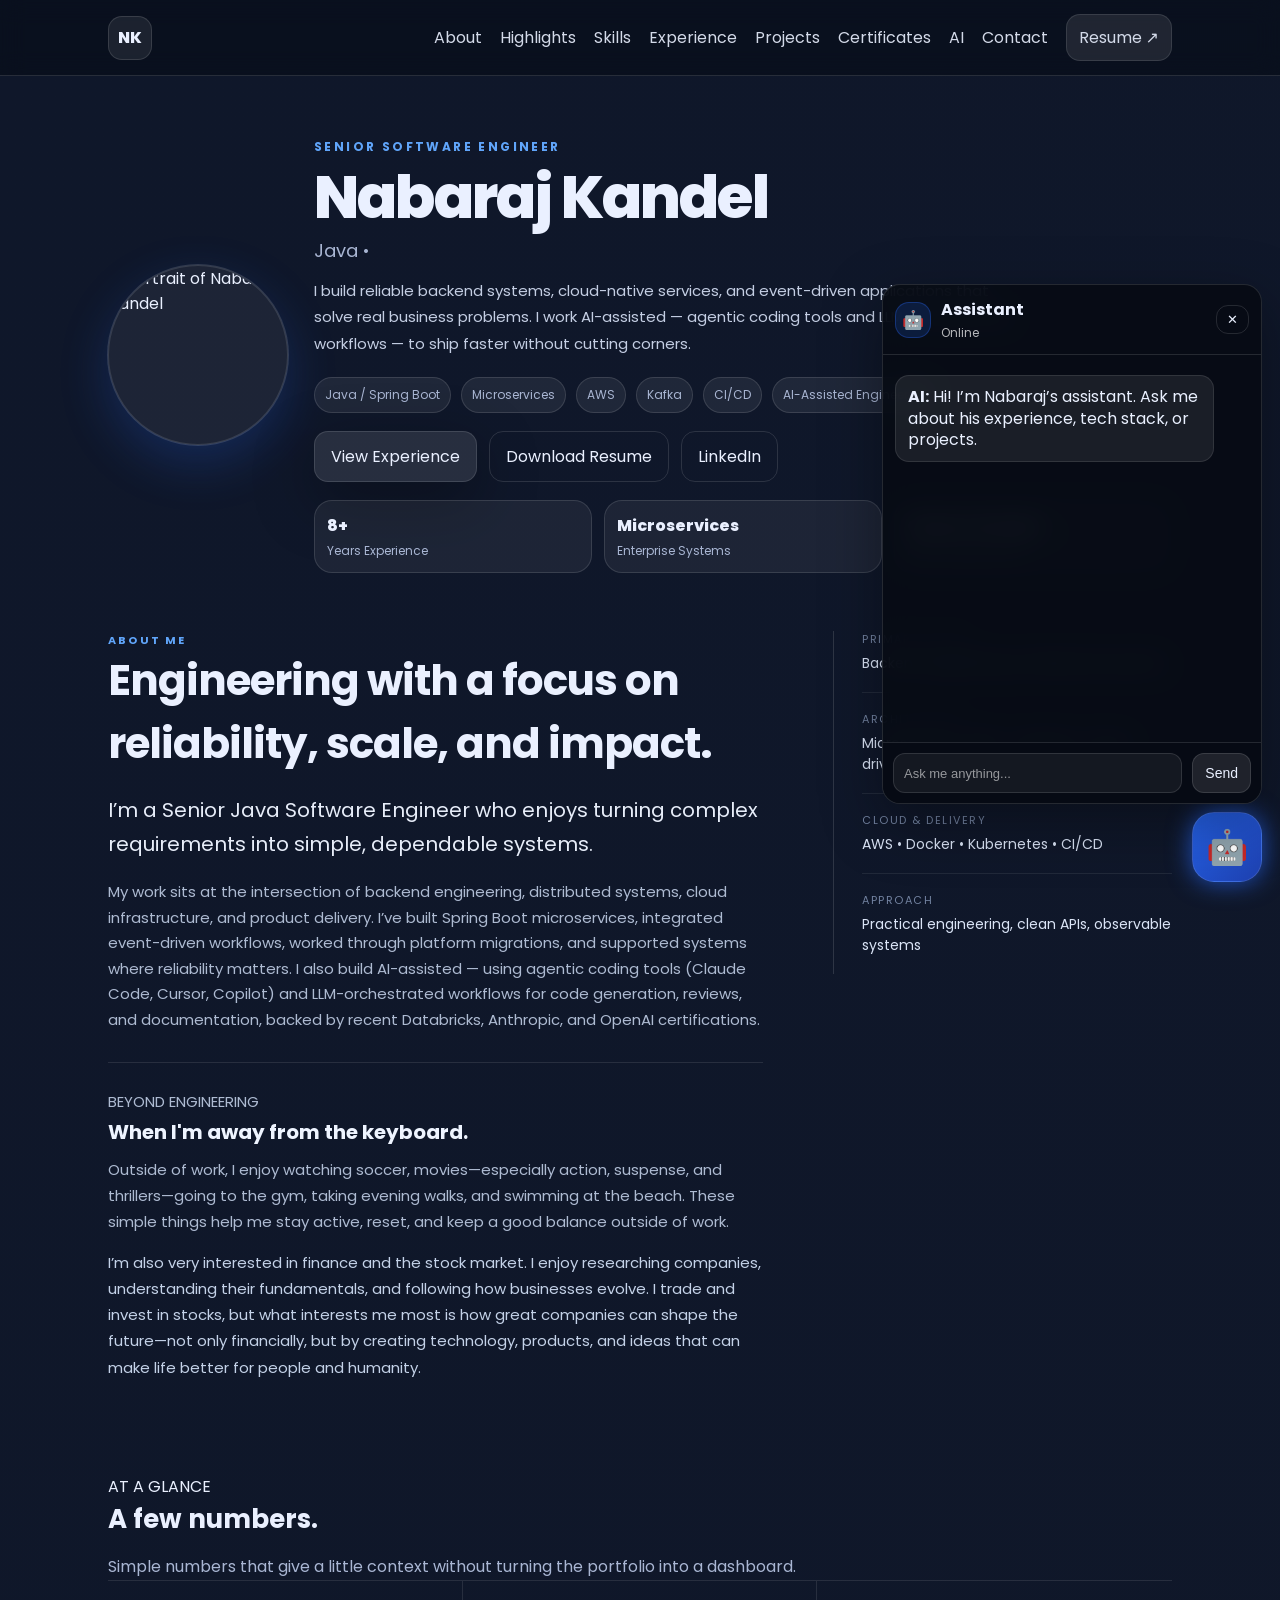
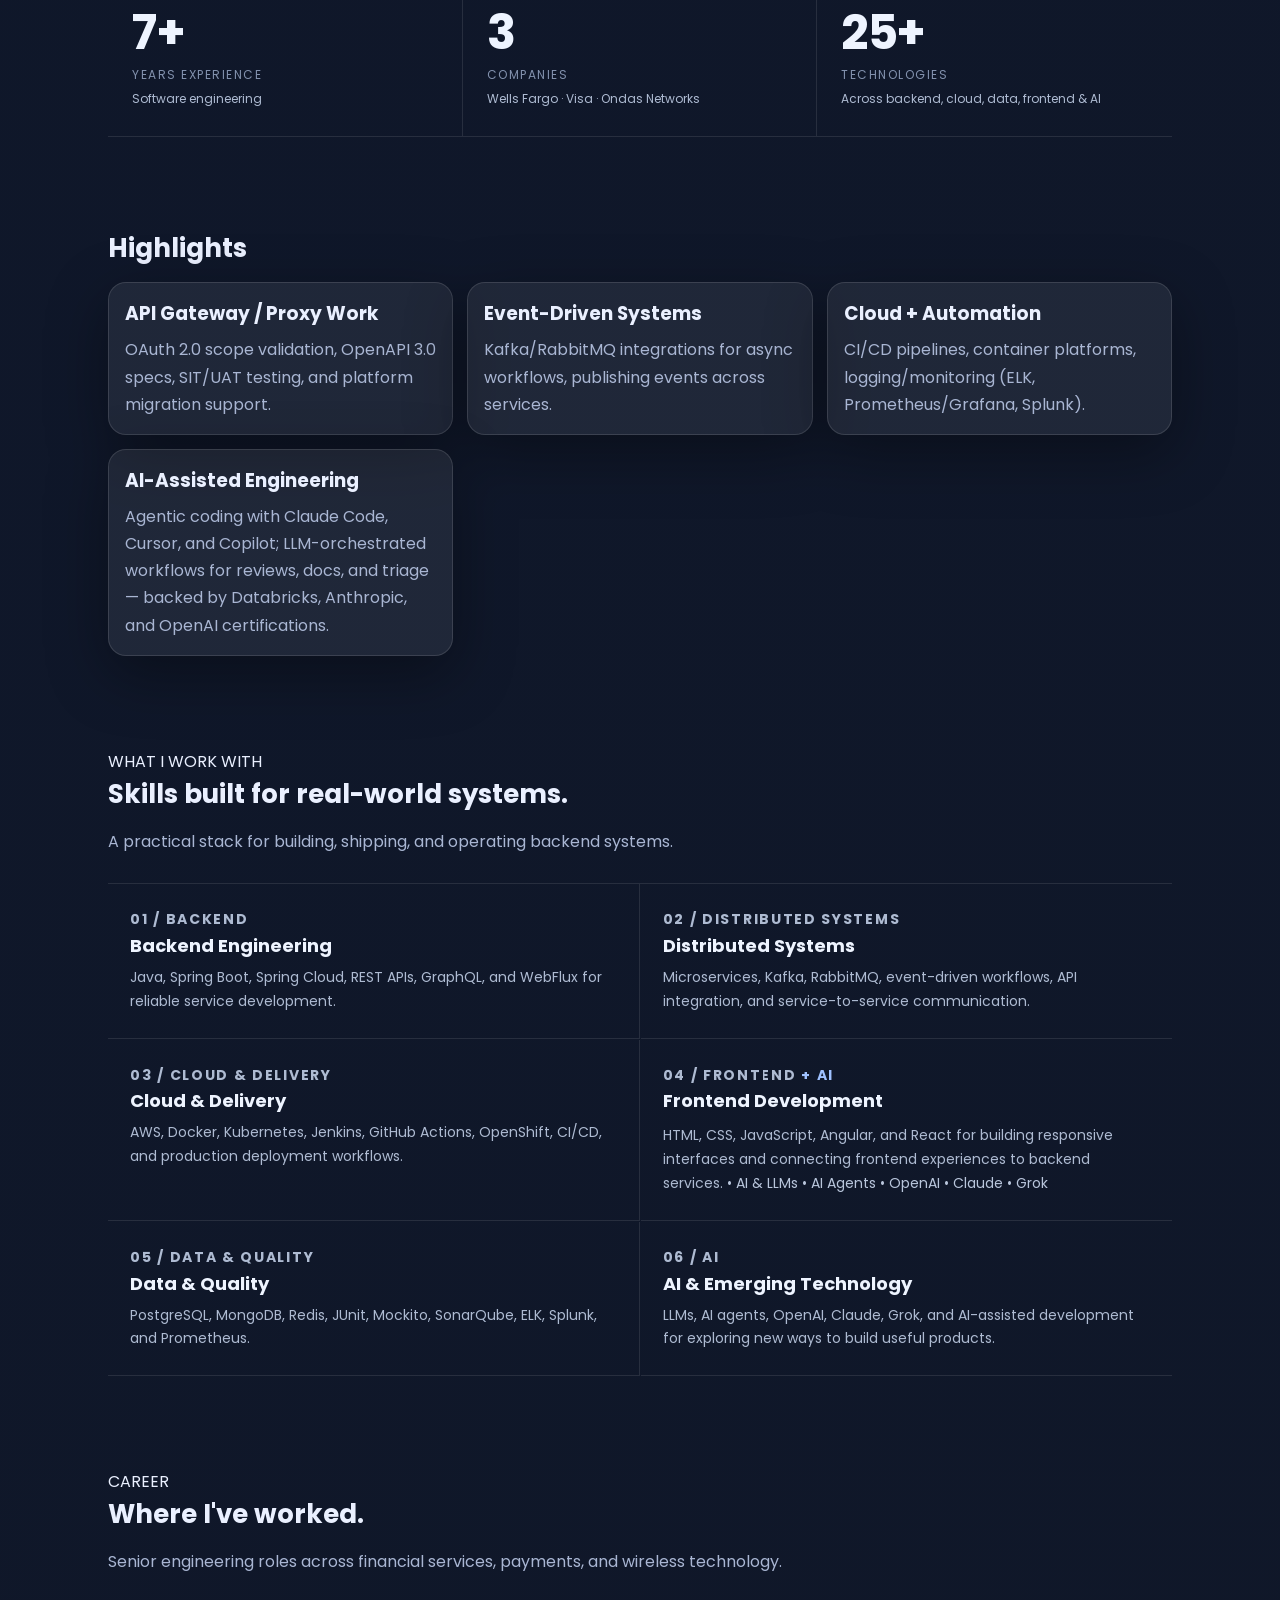
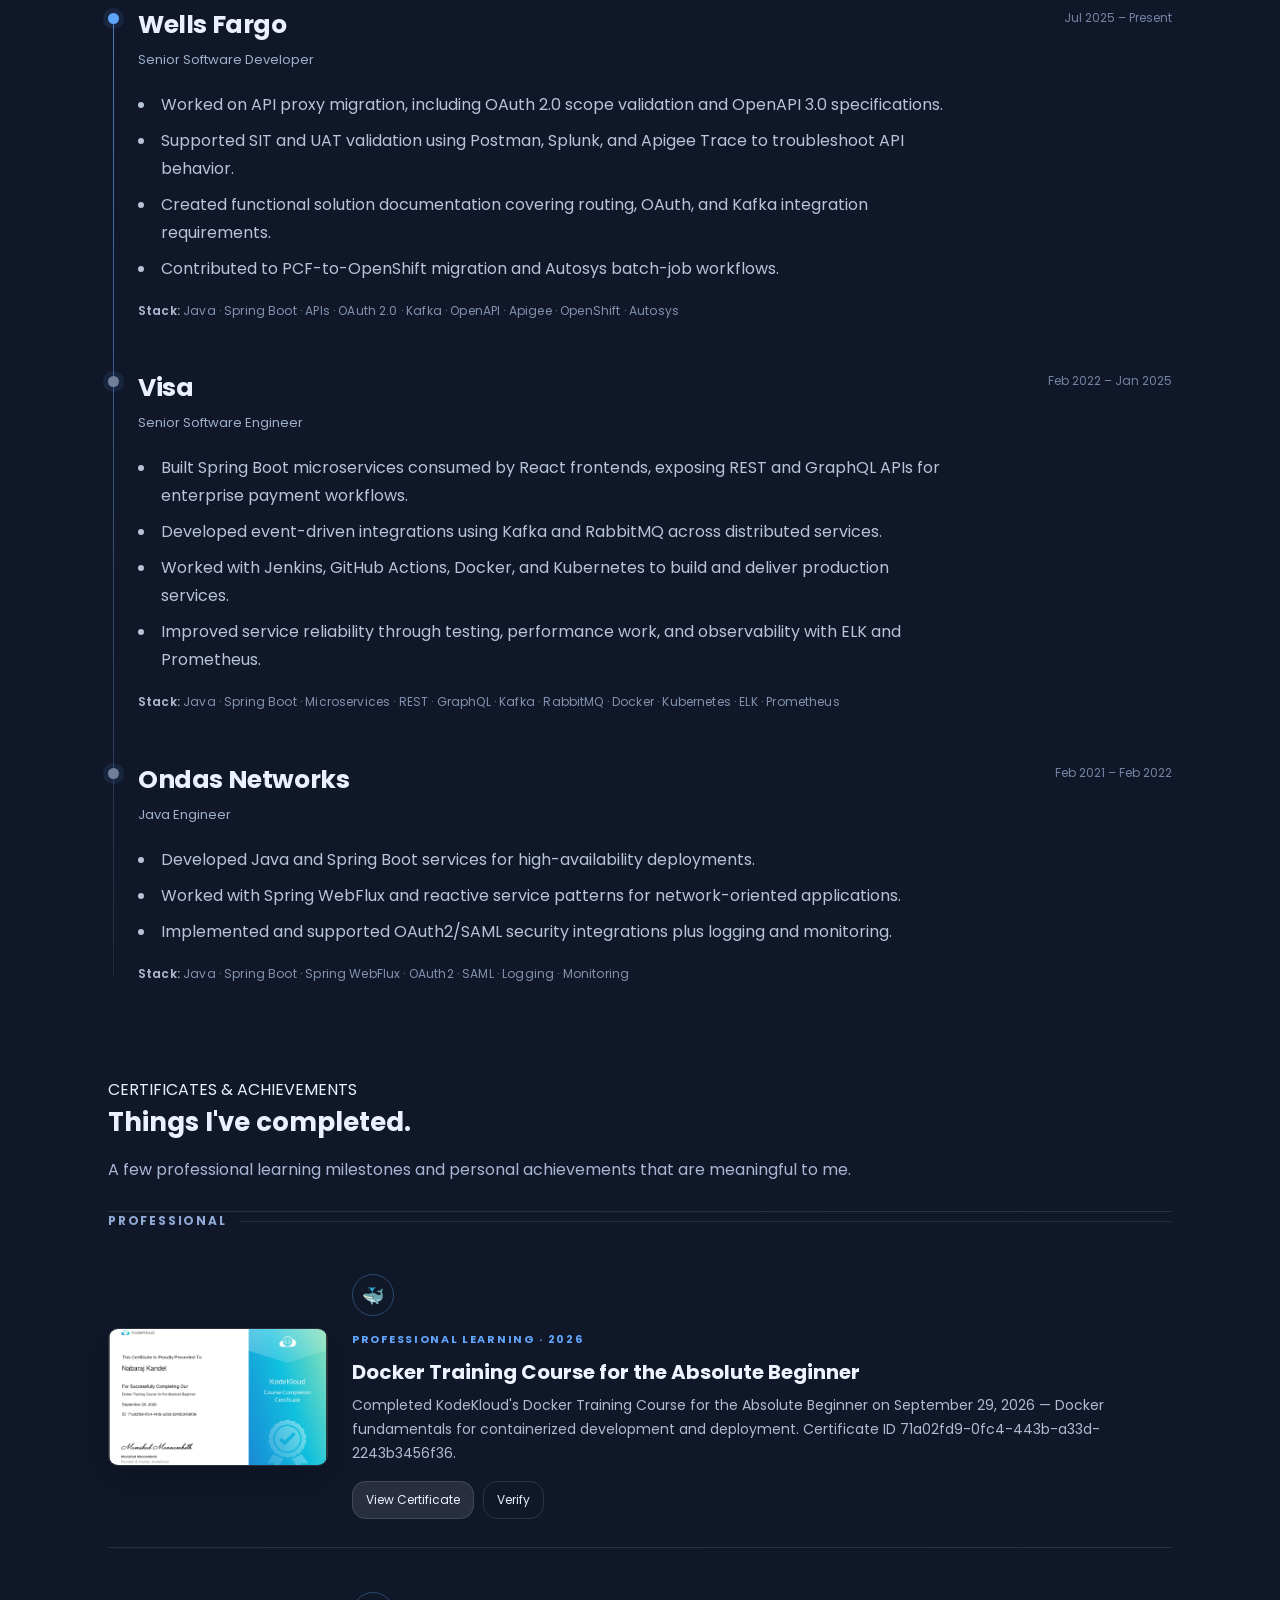
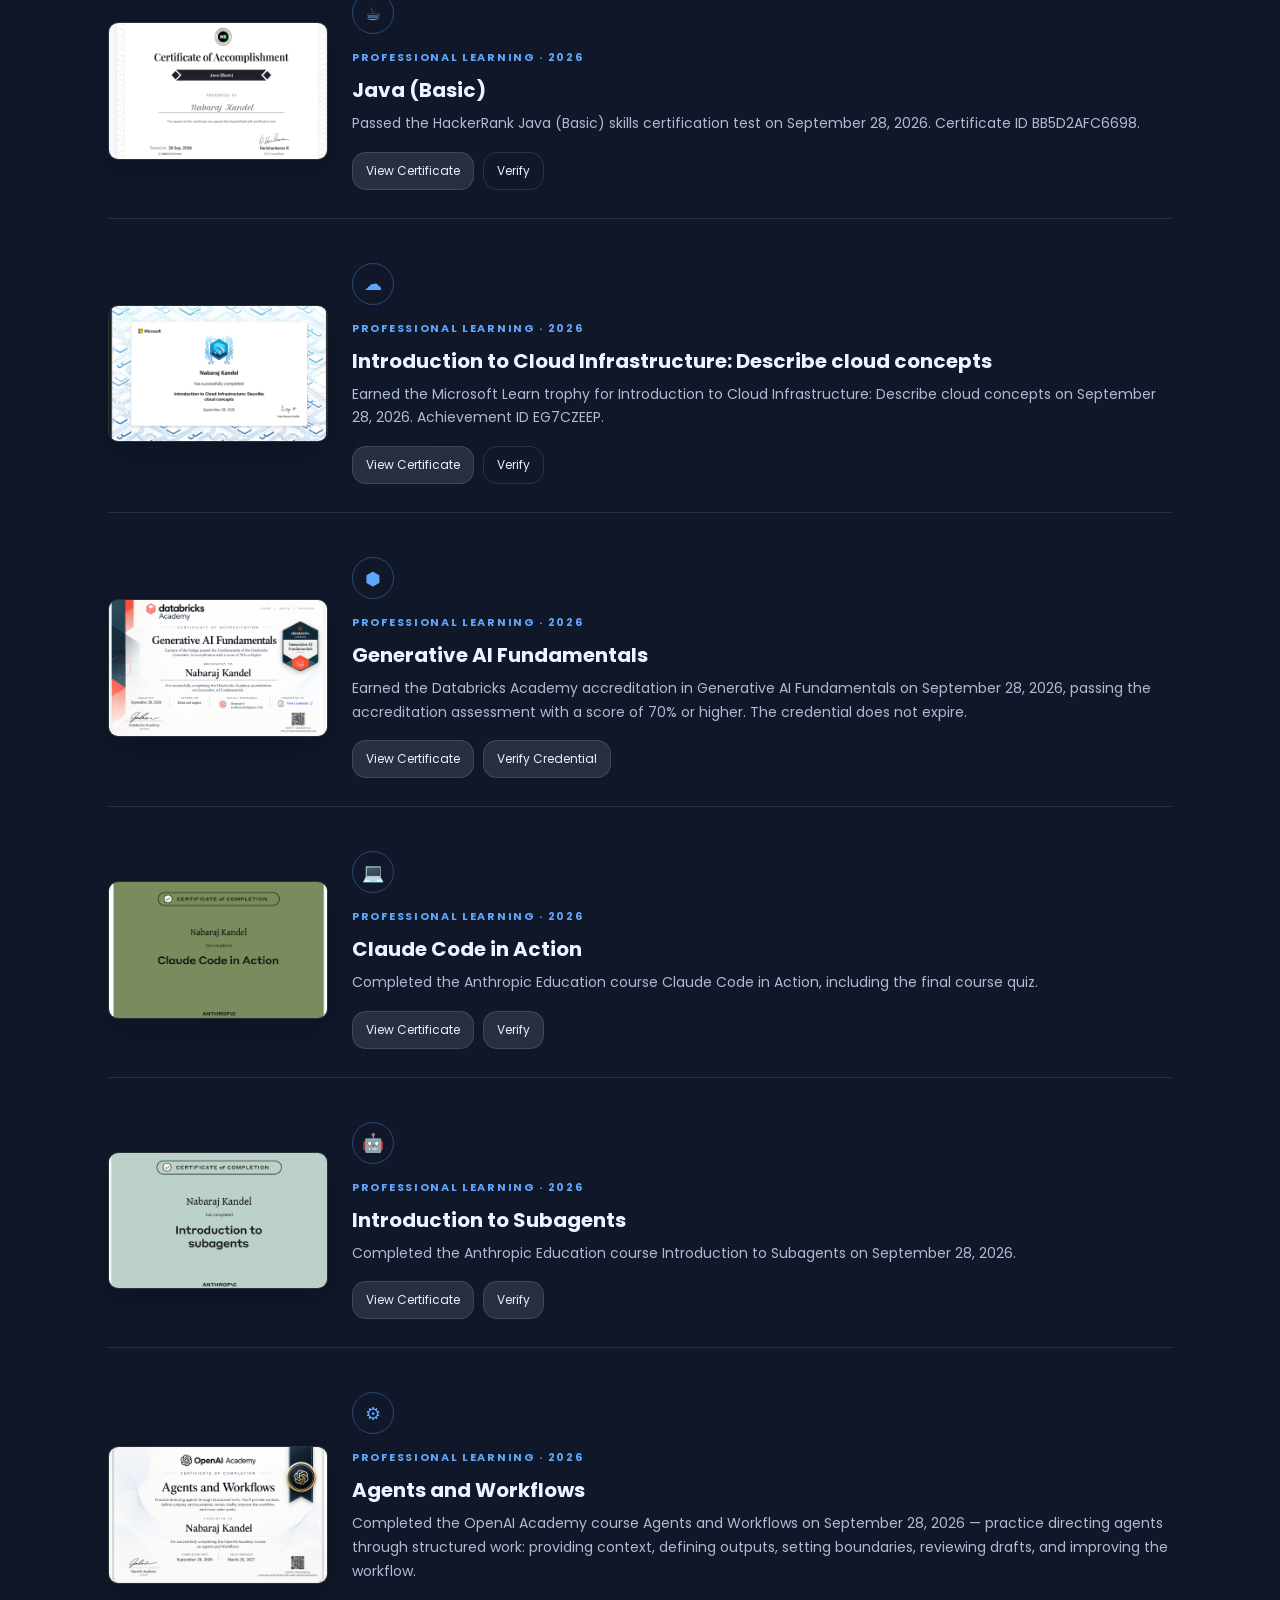
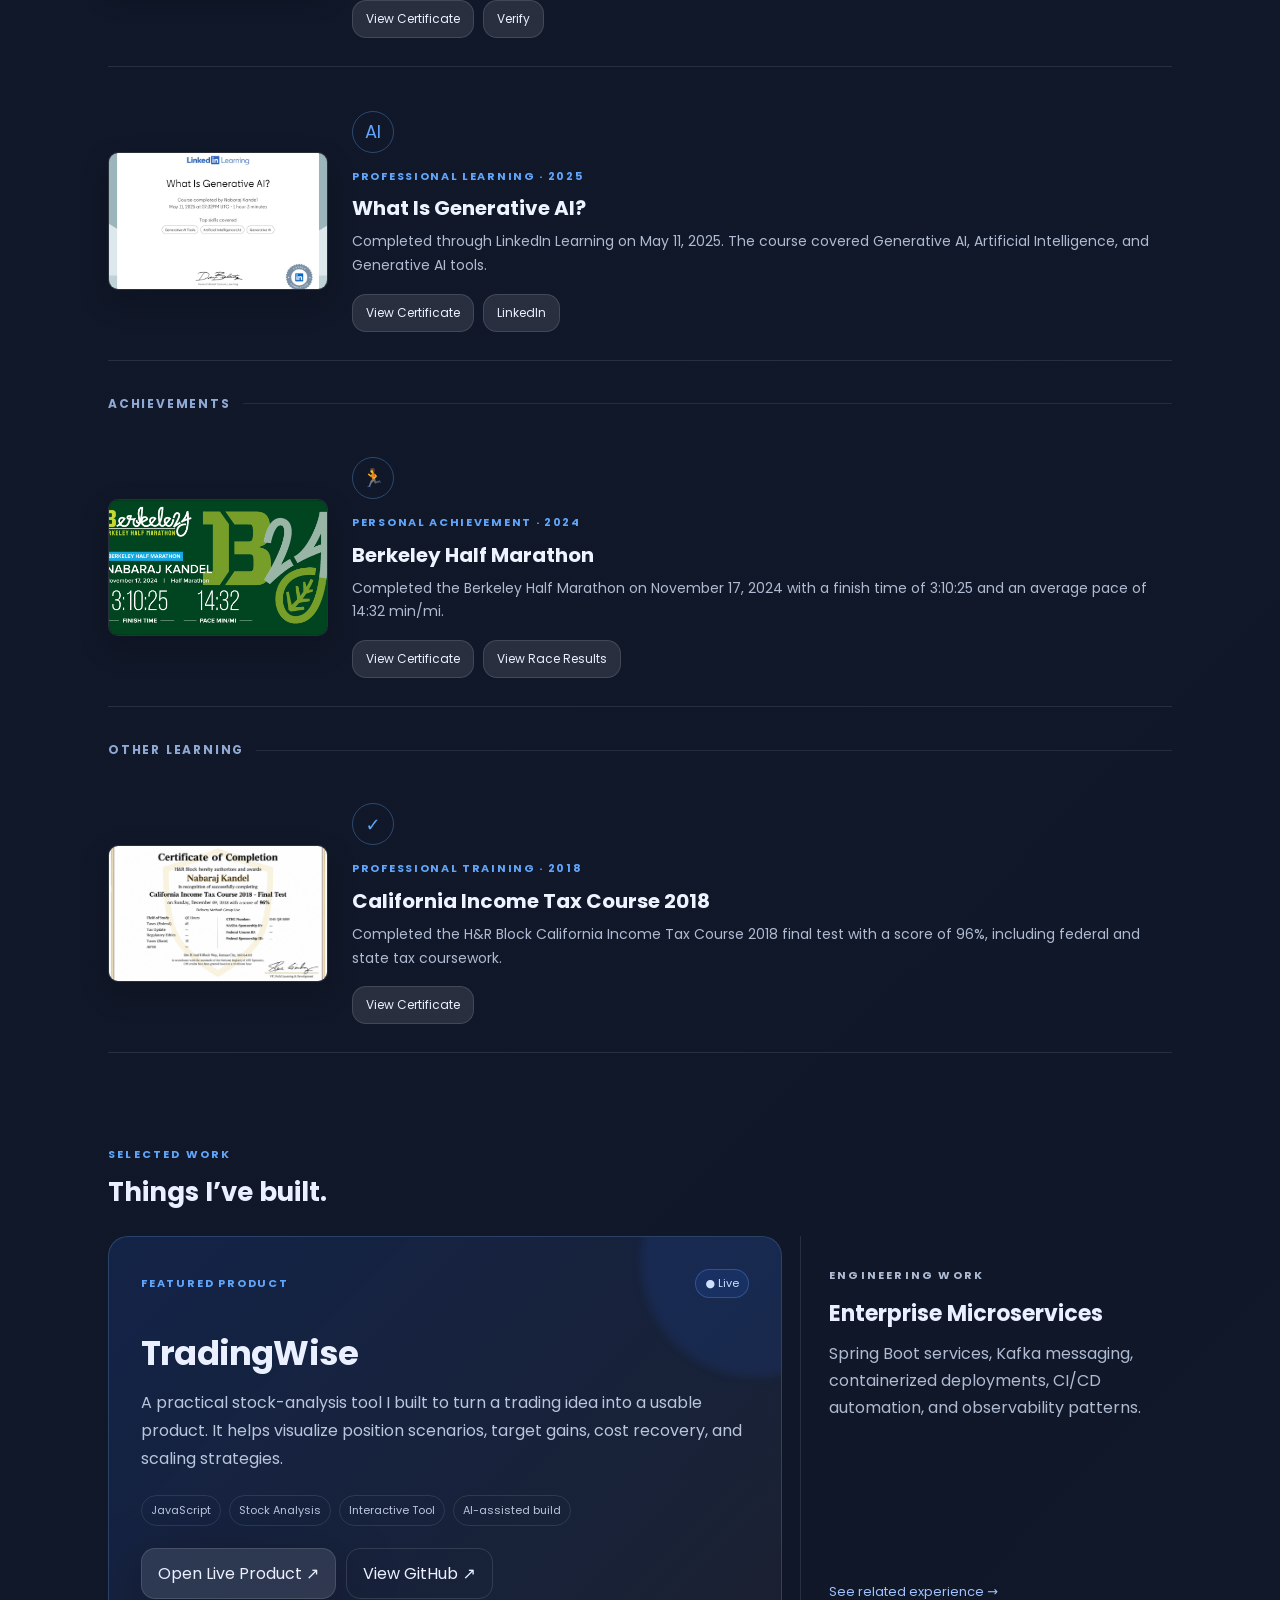
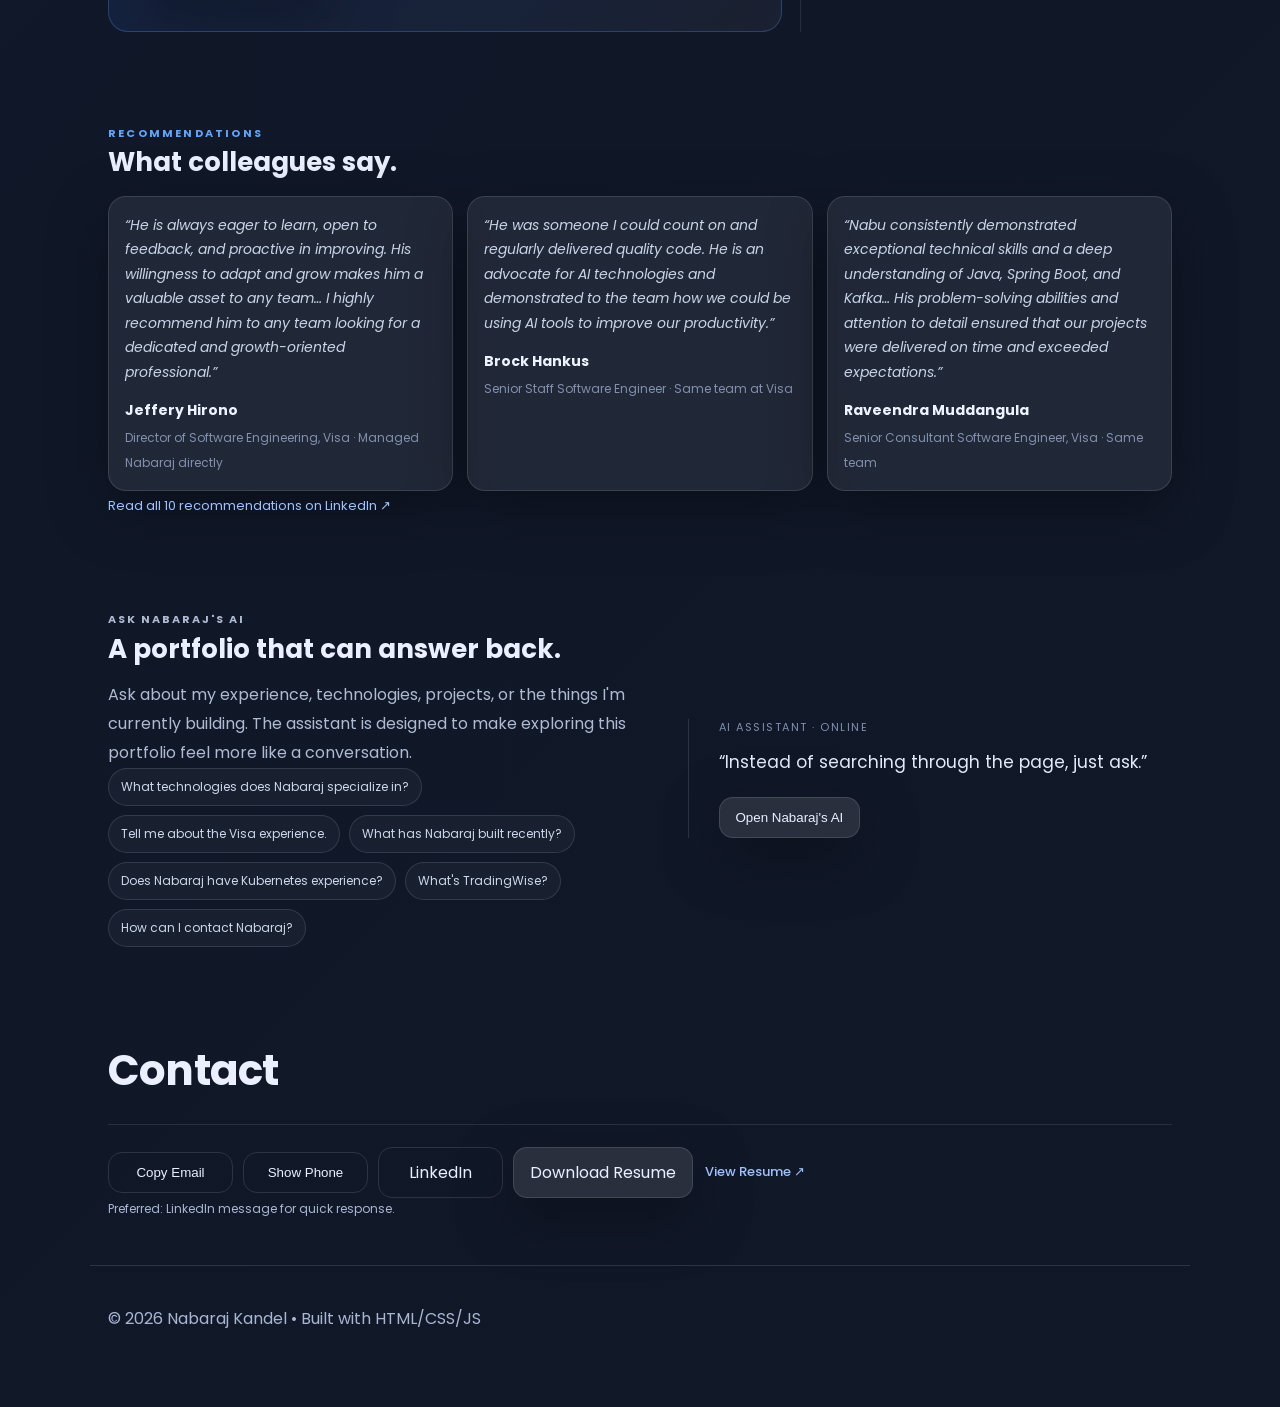
==== index.html @ 97463a77 "Fix GitHub username (Nabu10) and hero years (8+ to match resume)" ====
<!DOCTYPE html>
<html lang="en">
<head>
  <meta charset="UTF-8" />
  <meta name="viewport" content="width=device-width, initial-scale=1.0" />
  <title>Nabaraj Kandel | Senior Software Engineer</title>
  <meta name="description" content="Senior Java Software Engineer specializing in Spring Boot microservices, cloud (AWS), containers, CI/CD, event-driven systems, and AI-assisted engineering." />
  <meta name="theme-color" content="#0b1220" />
  <meta property="og:title" content="Nabaraj Kandel | Senior Software Engineer" />
  <meta property="og:description" content="Java • Spring Boot • Microservices • AWS • Kafka • Docker • Kubernetes" />
  <meta property="og:type" content="website" />
  <meta property="og:image" content="https://nabukan.com/profile.jpg" />
  <link rel="icon" href="favicon.ico" />
  <link rel="preconnect" href="https://fonts.googleapis.com" />
  <link rel="preconnect" href="https://fonts.gstatic.com" crossorigin />
  <link href="https://fonts.googleapis.com/css2?family=Poppins:wght@300;400;500;600;700;800&display=swap" rel="stylesheet">
  <link rel="stylesheet" href="https://cdn.jsdelivr.net/gh/devicons/devicon@latest/devicon.min.css">
  <link rel="stylesheet" href="style.css" />
  <script src="https://cdn.jsdelivr.net/particles.js/2.0.0/particles.min.js"></script>
  <script type="application/ld+json">{"@context":"https://schema.org","@type":"Person","name":"Nabaraj Kandel","jobTitle":"Senior Software Engineer","knowsAbout":["Java","Spring Boot","Microservices","AWS","Kafka","Docker","Kubernetes","CI/CD","Agentic AI","LLM Orchestration"]}</script>
  <style>
    /* V2 editorial sections */
    .about-v2{display:grid;grid-template-columns:minmax(0,1.45fr) minmax(260px,.75fr);gap:70px;align-items:start}
    .section-kicker{margin:0 0 10px;color:#60a5fa;font-size:11px;font-weight:700;letter-spacing:2.2px;text-transform:uppercase}
    .about-v2 h2{font-size:clamp(30px,4vw,42px);letter-spacing:-1px;margin:0 0 18px}
    .about-lead{font-size:20px;line-height:1.65;color:#e7edf9!important;margin-bottom:18px!important}
    .about-copy{font-size:15px;line-height:1.85;color:#aebbd2}
    .about-side{border-left:1px solid rgba(255,255,255,.13);padding-left:28px}
    .about-side-row{padding:0 0 18px;margin:0 0 18px;border-bottom:1px solid rgba(255,255,255,.08)}
    .about-side-row:last-child{border-bottom:0;margin-bottom:0}
    .about-side-label{font-size:11px;letter-spacing:1.5px;text-transform:uppercase;color:#7383a1;margin-bottom:5px}
    .about-side-value{font-size:14px;color:#dbe5f7;line-height:1.5}
    .projects-v2{display:grid;grid-template-columns:1.45fr .8fr;gap:18px}
    .project-feature{position:relative;overflow:hidden;padding:28px;border-radius:20px;border:1px solid rgba(96,165,250,.25);background:linear-gradient(135deg,rgba(37,99,235,.16),rgba(255,255,255,.045));min-height:310px}
    .project-feature:after{content:"";position:absolute;width:230px;height:230px;right:-90px;top:-90px;border-radius:50%;background:rgba(37,99,235,.12);filter:blur(4px)}
    .project-top{display:flex;justify-content:space-between;align-items:center;gap:15px;position:relative;z-index:1}
    .project-label{font-size:11px;letter-spacing:1.8px;text-transform:uppercase;color:#60a5fa;font-weight:700}
    .live-badge{font-size:11px;color:#cfe0ff;border:1px solid rgba(96,165,250,.3);border-radius:999px;padding:5px 9px;background:rgba(37,99,235,.12)}
    .project-feature h3{font-size:32px;letter-spacing:-.8px;margin:26px 0 10px;position:relative;z-index:1}
    .project-feature p{max-width:650px;color:#b9c6dc!important;line-height:1.75;position:relative;z-index:1}
    .project-meta{display:flex;flex-wrap:wrap;gap:8px;margin:22px 0;position:relative;z-index:1}
    .project-meta span{font-size:11px;color:#b9c6dc;border:1px solid rgba(255,255,255,.1);border-radius:999px;padding:6px 9px;background:rgba(255,255,255,.035)}
    .project-actions{display:flex;gap:10px;flex-wrap:wrap;position:relative;z-index:1}
    .project-side{padding:28px;border-radius:20px;border:1px solid rgba(255,255,255,.11);background:rgba(255,255,255,.035);display:flex;flex-direction:column;justify-content:space-between}
    .project-side h3{font-size:22px;margin:0 0 10px}.project-side p{color:#aebbd2!important;line-height:1.7}
    .project-side .project-small-link{margin-top:24px;color:#9fc1ff;text-decoration:none;font-size:13px}
    @media(max-width:800px){.about-v2,.projects-v2{grid-template-columns:1fr;gap:30px}.about-side{border-left:0;border-top:1px solid rgba(255,255,255,.13);padding:24px 0 0}.project-feature h3{font-size:28px}}
  </style>
</head>
<body>
  <a class="skip-link" href="#about">Skip to content</a>
  <div id="particles-js" aria-hidden="true"></div>
  <header class="site-header"><nav class="nav"><div class="logo" aria-label="Home">NK</div><button class="nav-toggle" aria-label="Open menu" aria-expanded="false"><span></span><span></span><span></span></button><ul class="nav-links"><li><a href="#about">About</a></li><li><a href="#highlights">Highlights</a></li><li><a href="#skills">Skills</a></li><li><a href="#experience">Experience</a></li><li><a href="#projects">Projects</a></li><li><a href="#contact">Contact</a></li><li><a class="btn btn-small" href="resume.pdf" download>Resume</a></li></ul></nav></header>
  <main>
    <section class="hero"><div class="hero-inner"><div class="hero-photo-wrap" style="display:flex;align-items:center;justify-content:center;"><img src="profile.jpg" alt="Portrait of Nabaraj Kandel" class="profile-pic" style="border-radius:50%;box-shadow:0 0 0 1px rgba(255,255,255,.14),0 18px 50px rgba(37,99,235,.24);" /></div><div class="hero-text"><p class="hero-eyebrow" style="margin:0 0 10px;color:#60a5fa;font-size:12px;font-weight:700;letter-spacing:2.4px;">SENIOR SOFTWARE ENGINEER</p><h1 style="font-size:clamp(38px,5vw,60px);font-weight:800;letter-spacing:-1.8px;margin:0 0 8px;">Nabaraj Kandel</h1><p class="subtitle typing" aria-live="polite" style="font-size:18px;margin:0 0 14px;"></p><p class="hero-intro" style="max-width:700px;margin:0 0 20px;color:#c4cee3;font-size:15px;line-height:1.75;">I build reliable backend systems, cloud-native services, and event-driven applications that solve real business problems. I work AI-assisted — agentic coding tools and LLM-orchestrated workflows — to ship faster without cutting corners.</p><div class="pill-row" aria-label="Key focus areas"><span class="pill">Java / Spring Boot</span><span class="pill">Microservices</span><span class="pill">AWS</span><span class="pill">Kafka</span><span class="pill">CI/CD</span><span class="pill">AI-Assisted Engineering</span></div><div class="buttons"><a class="btn" href="#experience">View Experience</a><a class="btn btn-ghost" href="resume.pdf" download>Download Resume</a><a class="btn btn-ghost" href="https://www.linkedin.com/in/nabaraj-kandel/" target="_blank" rel="noopener">LinkedIn</a></div><div class="mini-stats"><div class="stat"><div class="stat-num">8+</div><div class="stat-label">Years Experience</div></div><div class="stat"><div class="stat-num">Microservices</div><div class="stat-label">Enterprise Systems</div></div><div class="stat"><div class="stat-num">Cloud + DevOps</div><div class="stat-label">AWS / Docker / K8s</div></div></div></div></div></section>

    <section id="about" class="section reveal"><div class="about-v2"><div><p class="section-kicker">ABOUT ME</p><h2>Engineering with a focus on reliability, scale, and impact.</h2><p class="about-lead">I’m a Senior Java Software Engineer who enjoys turning complex requirements into simple, dependable systems.</p><p class="about-copy">My work sits at the intersection of backend engineering, distributed systems, cloud infrastructure, and product delivery. I’ve built Spring Boot microservices, integrated event-driven workflows, worked through platform migrations, and supported systems where reliability matters. I also build AI-assisted — using agentic coding tools (Claude Code, Cursor, Copilot) and LLM-orchestrated workflows for code generation, reviews, and documentation, backed by recent Databricks, Anthropic, and OpenAI certifications.</p></div><div class="about-side"><div class="about-side-row"><div class="about-side-label">Primary Focus</div><div class="about-side-value">Backend engineering & distributed systems</div></div><div class="about-side-row"><div class="about-side-label">Architecture</div><div class="about-side-value">Microservices • REST • GraphQL • Event-driven</div></div><div class="about-side-row"><div class="about-side-label">Cloud & Delivery</div><div class="about-side-value">AWS • Docker • Kubernetes • CI/CD</div></div><div class="about-side-row"><div class="about-side-label">Approach</div><div class="about-side-value">Practical engineering, clean APIs, observable systems</div></div></div></div></section>

    <section id="highlights" class="section reveal"><h2>Highlights</h2><div class="grid-3"><div class="card"><h3>API Gateway / Proxy Work</h3><p>OAuth 2.0 scope validation, OpenAPI 3.0 specs, SIT/UAT testing, and platform migration support.</p></div><div class="card"><h3>Event-Driven Systems</h3><p>Kafka/RabbitMQ integrations for async workflows, publishing events across services.</p></div><div class="card"><h3>Cloud + Automation</h3><p>CI/CD pipelines, container platforms, logging/monitoring (ELK, Prometheus/Grafana, Splunk).</p></div><div class="card"><h3>AI-Assisted Engineering</h3><p>Agentic coding with Claude Code, Cursor, and Copilot; LLM-orchestrated workflows for reviews, docs, and triage — backed by Databricks, Anthropic, and OpenAI certifications.</p></div></div></section>

    <section id="skills" class="section reveal"><h2>Tech Stack</h2><div class="tech-icons" aria-label="Technology icons"><i class="devicon-java-plain colored" title="Java"></i><i class="devicon-spring-plain colored" title="Spring"></i><i class="devicon-amazonwebservices-original colored" title="AWS"></i><i class="devicon-docker-plain colored" title="Docker"></i><i class="devicon-kubernetes-plain colored" title="Kubernetes"></i><i class="devicon-postgresql-plain colored" title="PostgreSQL"></i><i class="devicon-git-plain colored" title="Git"></i><i class="devicon-react-original colored" title="React"></i></div><h3 class="subhead">Core Skills</h3><div class="chips"><span class="chip">Java</span><span class="chip">Spring Boot</span><span class="chip">Spring Cloud</span><span class="chip">Microservices</span><span class="chip">REST APIs</span><span class="chip">GraphQL</span><span class="chip">Kafka</span><span class="chip">RabbitMQ</span><span class="chip">Docker</span><span class="chip">Kubernetes</span><span class="chip">Jenkins</span><span class="chip">GitHub Actions</span><span class="chip">PostgreSQL</span><span class="chip">MongoDB</span><span class="chip">JUnit / Mockito</span><span class="chip">SonarQube</span><span class="chip">Splunk / ELK</span></div><h3 class="subhead">AI & LLM</h3><div class="chips"><span class="chip">Agentic AI</span><span class="chip">LLM Orchestration</span><span class="chip">Prompt Engineering</span><span class="chip">Claude Code</span><span class="chip">GitHub Copilot</span><span class="chip">Cursor</span></div></section>

    <section id="experience" class="section reveal"><h2>Experience</h2><div class="timeline"><article class="timeline-item"><div class="timeline-head"><h3>Wells Fargo</h3><p class="muted">Senior Software Developer • Jul 2025 – Present</p></div><ul><li>Built API proxy migration with OAuth 2.0 scope validation and OpenAPI 3.0 design; validated via SIT/UAT using Postman, Splunk, and Apigee Trace.</li><li>Authored functional specs (FSD) covering routing, OAuth policies, and Kafka event publishing.</li><li>Supported platform migration from PCF to OpenShift; coordinated decommissioning + redeployment of components.</li><li>Migrated/optimized Autosys jobs and batch workflows to align with new infra.</li></ul><p class="stack">Stack: Java, Spring Boot, Apigee, Jenkins, Autosys, Splunk</p></article><article class="timeline-item"><div class="timeline-head"><h3>Visa</h3><p class="muted">Senior Software Engineer • Feb 2022 – Jan 2025</p></div><ul><li>Designed and delivered Spring Boot microservices consumed by React frontends; integrated REST + GraphQL services.</li><li>Implemented event-driven messaging with Kafka and RabbitMQ; improved reliability of async workflows.</li><li>Created CI/CD automation using Jenkins and GitHub Actions; containerized deployments with Docker/Kubernetes.</li><li>Improved observability with ELK + Prometheus and supported performance tuning and testing.</li></ul><p class="stack">Stack: Java 17, Spring Boot, AWS, Kafka, K8s, ELK, Prometheus</p></article><article class="timeline-item"><div class="timeline-head"><h3>Ondas Networks</h3><p class="muted">Java Engineer • Feb 2021 – Feb 2022</p></div><ul><li>Built Java/Spring Boot services and supported high-availability deployments.</li><li>Developed reactive APIs with Spring WebFlux to handle high concurrency.</li><li>Worked on authentication/authorization patterns (OAuth2 / SAML) and logging/monitoring improvements.</li></ul><p class="stack">Stack: Java, Spring Boot, WebFlux, OpenShift</p></article></div></section>

    <section id="projects" class="section reveal"><p class="section-kicker">SELECTED WORK</p><h2>Things I’ve built.</h2><div class="projects-v2"><article class="project-feature"><div class="project-top"><span class="project-label">Featured Product</span><span class="live-badge">● Live</span></div><h3>TradingWise</h3><p>A practical stock-analysis tool I built to turn a trading idea into a usable product. It helps visualize position scenarios, target gains, cost recovery, and scaling strategies.</p><div class="project-meta"><span>JavaScript</span><span>Stock Analysis</span><span>Interactive Tool</span><span>AI-assisted build</span></div><div class="project-actions"><a class="btn" href="https://tradingwise.dev/" target="_blank" rel="noopener">Open Live Product ↗</a><a class="btn btn-ghost" href="https://github.com/Nabu10/TradingWise" target="_blank" rel="noopener">View GitHub ↗</a></div></article><article class="project-side"><div><p class="section-kicker">Engineering Work</p><h3>Enterprise Microservices</h3><p>Spring Boot services, Kafka messaging, containerized deployments, CI/CD automation, and observability patterns.</p></div><a class="project-small-link" href="#experience">See related experience →</a></div></article></div></section>

    <section id="recommendations" class="section reveal"><p class="section-kicker">RECOMMENDATIONS</p><h2>What colleagues say.</h2><div class="grid-3"><figure class="card rec-card"><blockquote>&ldquo;He is always eager to learn, open to feedback, and proactive in improving. His willingness to adapt and grow makes him a valuable asset to any team&hellip; I highly recommend him to any team looking for a dedicated and growth-oriented professional.&rdquo;</blockquote><figcaption><strong>Jeffery Hirono</strong><span>Director of Software Engineering, Visa &middot; Managed Nabaraj directly</span></figcaption></figure><figure class="card rec-card"><blockquote>&ldquo;He was someone I could count on and regularly delivered quality code. He is an advocate for AI technologies and demonstrated to the team how we could be using AI tools to improve our productivity.&rdquo;</blockquote><figcaption><strong>Brock Hankus</strong><span>Senior Staff Software Engineer &middot; Same team at Visa</span></figcaption></figure><figure class="card rec-card"><blockquote>&ldquo;Nabu consistently demonstrated exceptional technical skills and a deep understanding of Java, Spring Boot, and Kafka&hellip; His problem-solving abilities and attention to detail ensured that our projects were delivered on time and exceeded expectations.&rdquo;</blockquote><figcaption><strong>Raveendra Muddangula</strong><span>Senior Consultant Software Engineer, Visa &middot; Same team</span></figcaption></figure></div><p class="rec-more"><a href="https://www.linkedin.com/in/nabaraj-kandel/details/recommendations/" target="_blank" rel="noopener">Read all 10 recommendations on LinkedIn &nearr;</a></p></section>

    <section id="contact" class="section reveal"><h2>Contact</h2><div class="contact-box"><button class="btn btn-ghost" id="copyEmailBtn" type="button">Copy Email</button><button class="btn btn-ghost" id="showPhoneBtn" type="button">Show Phone</button><a class="btn btn-ghost" id="phoneLink" href="#" style="display:none;"></a><a class="btn btn-ghost" href="https://www.linkedin.com/in/nabaraj-kandel/" target="_blank" rel="noopener">LinkedIn</a><a class="btn" href="resume.pdf" download>Download Resume</a></div><p class="muted tiny" id="copyStatus" role="status" aria-live="polite"></p><p class="muted tiny">Preferred: LinkedIn message for quick response.</p></section>
    <footer class="footer"><p>© <span id="year"></span> Nabaraj Kandel • Built with HTML/CSS/JS</p></footer>
  </main>
  <div id="chat-toggle" aria-label="Open chat" role="button" tabindex="0">🤖</div><div id="chat-container" class="chat" style="display:none;"><div class="chat-head"><div class="chat-title"><span class="bot-badge" aria-hidden="true">🤖</span><div><strong>Assistant</strong><div class="chat-status" id="chat-status">Online</div></div></div><button id="chat-close" aria-label="Close chat">✕</button></div><div id="chat-messages" class="chat-messages"></div><div class="chat-input"><input type="text" id="user-input" placeholder="Ask me anything..." /><button id="chat-send" type="button">Send</button></div></div>
  <script src="script.js"></script>
  <script src="enhancements.js"></script>
</body>
</html>
---- style.css ----
:root{
  --bg: #070b14;
  --bg2:#0b1220;
  --text:#eaf0ff;
  --muted:#a9b6d3;
  --card: rgba(255,255,255,0.07);
  --stroke: rgba(255,255,255,0.12);
  --shadow: 0 18px 60px rgba(0,0,0,0.35);
  --radius: 18px;
  --max: 1100px;
  --accent: #2563eb;
}

*{ box-sizing: border-box; }
html{ scroll-behavior:smooth; }
body{
  margin:0;
  font-family:"Poppins", system-ui, -apple-system, Segoe UI, Roboto, Arial, sans-serif;
  color: var(--text);
  overflow-x:hidden;

  /* animated gradient background */
  background: linear-gradient(-45deg, #0f172a, #1e293b, #111827, #0f172a);
  background-size: 400% 400%;
  animation: gradient 15s ease infinite;
}

@keyframes gradient{
  0%{background-position: 0% 50%;}
  50%{background-position: 100% 50%;}
  100%{background-position: 0% 50%;}
}

/* particles */
#particles-js{
  position:fixed;
  inset:0;
  z-index:-1;
  opacity:0.45;
}

/* skip link */
.skip-link{
  position:absolute;
  left:-999px;
  top:10px;
  background:#fff;
  color:#000;
  padding:10px 14px;
  border-radius:12px;
  z-index:99999;
}
.skip-link:focus{ left:10px; }

/* =========================
   Header + Navbar
========================= */

.site-header{
  position:sticky;
  top:0;
  z-index:50;
  backdrop-filter: blur(12px);
  background: rgba(7,11,20,0.55);
  border-bottom:1px solid var(--stroke);
}

.nav{
  max-width: var(--max);
  margin:0 auto;
  padding: 14px 18px;
  display:flex;
  align-items:center;
  justify-content:space-between;
  gap:16px;
}

.logo{
  width:44px;height:44px;
  border-radius:14px;
  display:grid;place-items:center;
  font-weight:800;
  letter-spacing: 0.5px;
  background: rgba(255,255,255,0.08);
  border:1px solid var(--stroke);
  user-select:none;
}

.nav-links{
  list-style:none;
  display:flex;
  align-items:center;
  gap:18px;
  margin:0;
  padding:0;
}

.nav a{
  color: var(--text);
  text-decoration:none;
  opacity:0.9;
  transition: 0.2s ease;
}
.nav a:hover{ opacity:1; }

/* hamburger */
.nav-toggle{
  display:none;
  background:transparent;
  border:1px solid var(--stroke);
  border-radius:14px;
  padding:10px;
  cursor:pointer;
}
.nav-toggle span{
  display:block;
  width:22px;height:2px;
  background: var(--text);
  margin:5px 0;
  opacity:0.9;
}

/* buttons */
.btn{
  display:inline-flex;
  align-items:center;
  justify-content:center;
  gap:10px;
  padding: 12px 16px;
  border-radius: 14px;
  border: 1px solid var(--stroke);
  background: rgba(255,255,255,0.10);
  color: var(--text);
  text-decoration:none;
  box-shadow: var(--shadow);
  transition: 0.2s ease;
}
.btn:hover{ transform: translateY(-1px); filter: brightness(1.05); }
.btn-ghost{ background: transparent; box-shadow:none; }
.btn-small{ padding:10px 12px; box-shadow:none; }

/* =========================
   Hero
========================= */

.hero{
  max-width: var(--max);
  margin: 0 auto;
  padding: 62px 18px 12px;
}

.hero-inner{
  display:grid;
  grid-template-columns: 180px 1fr;
  gap:26px;
  align-items:center;
}

.profile-pic{
  width:180px;
  height:180px;
  border-radius: 26px;
  object-fit:cover;
  border:1px solid var(--stroke);
  background: rgba(255,255,255,0.06);
}

.hero-text h1{
  margin:0 0 6px;
  font-size: clamp(28px, 3vw, 44px);
  line-height: 1.05;
}

.subtitle{
  margin:0 0 18px;
  color: var(--muted);
  font-size: 16px;
  min-height: 24px;
}

.pill-row{
  display:flex;
  flex-wrap:wrap;
  gap:10px;
  margin: 10px 0 18px;
}
.pill{
  padding: 8px 10px;
  border-radius: 999px;
  background: rgba(255,255,255,0.07);
  border:1px solid var(--stroke);
  color: var(--muted);
  font-size: 12px;
}

.buttons{
  display:flex;
  flex-wrap:wrap;
  gap:12px;
}

.mini-stats{
  display:grid;
  grid-template-columns: repeat(3, minmax(0,1fr));
  gap:12px;
  margin-top: 18px;
}
.stat{
  border:1px solid var(--stroke);
  background: rgba(255,255,255,0.06);
  border-radius: var(--radius);
  padding: 12px;
}
.stat-num{ font-weight:800; }
.stat-label{ color: var(--muted); font-size: 12px; margin-top:4px; }

/* =========================
   Sections
========================= */

.section{
  max-width: var(--max);
  margin: 0 auto;
  padding: 46px 18px;
}

.section h2{
  margin:0 0 14px;
  font-size: 26px;
}

.section p{
  margin:0;
  line-height: 1.7;
}

.muted{ color: var(--muted); }
.tiny{ font-size: 12px; }

.subhead{
  margin: 22px 0 10px;
}

/* grids + cards */
.grid-3{
  display:grid;
  grid-template-columns: repeat(auto-fit, minmax(260px, 1fr));
  gap:14px;
}

.card{
  background: var(--card);
  border:1px solid var(--stroke);
  border-radius: var(--radius);
  padding: 16px;
  box-shadow: var(--shadow);
  transition: 0.25s ease;
}
.card:hover{ transform: translateY(-6px); }
.card h3{ margin:0 0 8px; }
.card p{ margin:0; color: var(--muted); }

/* icons */
.tech-icons{
  display:flex;
  flex-wrap:wrap;
  gap:14px;
  font-size: 34px;
  margin: 10px 0 12px;
}

/* chips */
.chips{
  display:flex;
  flex-wrap:wrap;
  gap:10px;
}
.chip{
  padding: 9px 12px;
  border-radius: 999px;
  border:1px solid var(--stroke);
  background: rgba(255,255,255,0.06);
  color: var(--muted);
  font-size: 13px;
}

/* =========================
   Timeline
========================= */

.timeline{
  display:flex;
  flex-direction:column;
  gap:14px;
}

.timeline-item{
  border:1px solid var(--stroke);
  background: rgba(255,255,255,0.06);
  border-radius: var(--radius);
  padding: 16px;
}

.timeline-head{
  display:flex;
  justify-content:space-between;
  gap:12px;
  align-items:baseline;
  flex-wrap:wrap;
}

.timeline-item ul{
  margin: 10px 0 0;
  padding-left: 18px;
  color: var(--muted);
  line-height: 1.6;
}

.stack{
  margin-top: 10px;
  color: var(--muted);
  font-size: 12px;
}

/* contact */
.contact-box{
  display:flex;
  gap:12px;
  flex-wrap:wrap;
  margin-top: 10px;
}

/* footer */
.footer{
  max-width: var(--max);
  margin: 0 auto;
  padding: 24px 18px 60px;
  color: var(--muted);
  border-top: 1px solid var(--stroke);
}

/* =========================
   Reveal animation (matches .reveal.active)
========================= */

.reveal{
  opacity:0;
  transform: translateY(14px);
  transition: 700ms ease;
}
.reveal.active{
  opacity:1;
  transform: translateY(0);
}

/* =========================
   Chat Widget
========================= */

#chat-toggle{
  position: fixed;
  right: 18px;
  bottom: 18px;
  width: 70px;
  height: 70px;
  border-radius: 22px;
  display:grid;
  place-items:center;
  border:1px solid var(--stroke);
  background: linear-gradient(135deg, #2563eb, #1e40af);
  cursor:pointer;
  z-index: 9999;
  box-shadow: 0 0 25px rgba(37, 99, 235, 0.8);
  transition: 0.25s ease;
  animation: pulse 2s infinite;
  user-select:none;
  font-size: 34px;
}
#chat-toggle:hover{
  transform: scale(1.08);
  box-shadow: 0 0 40px rgba(37, 99, 235, 1);
}

@keyframes pulse{
  0% { box-shadow: 0 0 0 0 rgba(37, 99, 235, 0.7); }
  70% { box-shadow: 0 0 0 15px rgba(37, 99, 235, 0); }
  100% { box-shadow: 0 0 0 0 rgba(37, 99, 235, 0); }
}

.chat{
  position: fixed;
  right: 18px;
  bottom: 94px;
  width: 330px;
  max-width: calc(100vw - 36px);
  border-radius: 18px;
  border:1px solid var(--stroke);
  background: rgba(7,11,20,0.92);
  backdrop-filter: blur(14px);
  box-shadow: var(--shadow);
  overflow:hidden;
  z-index: 9999;
}

.chat-head{
  display:flex;
  align-items:center;
  justify-content:space-between;
  padding: 12px 12px;
  border-bottom:1px solid var(--stroke);
}

#chat-close{
  background:transparent;
  border:1px solid var(--stroke);
  color: var(--text);
  border-radius: 12px;
  padding:6px 10px;
  cursor:pointer;
}

.chat-messages{
  height: 230px;
  overflow:auto;
  padding: 12px;
  color: var(--muted);
}

.chat-messages::-webkit-scrollbar{ width: 8px; }
.chat-messages::-webkit-scrollbar-thumb{
  background: rgba(255,255,255,0.15);
  border-radius: 10px;
}

/* chat message bubbles (used by JS) */
.msg{
  padding: 10px 12px;
  border-radius: 14px;
  margin: 8px 0;
  line-height: 1.35;
  max-width: 90%;
  word-wrap: break-word;
}
.msg.user{
  margin-left:auto;
  background: rgba(37, 99, 235, 0.22);
  border: 1px solid rgba(37, 99, 235, 0.35);
  color: var(--text);
}
.msg.ai{
  margin-right:auto;
  background: rgba(255, 255, 255, 0.08);
  border: 1px solid rgba(255, 255, 255, 0.10);
  color: var(--text);
}

.chat-input{
  display:flex;
  gap:10px;
  padding: 12px;
  border-top:1px solid var(--stroke);
}

#user-input{
  flex:1;
  padding: 10px 12px;
  border-radius: 12px;
  border:1px solid var(--stroke);
  background: rgba(255,255,255,0.06);
  color: var(--text);
  outline:none;
}

#user-input::placeholder{
  color: rgba(255,255,255,0.65);
}

#chat-send{
  padding: 10px 12px;
  border-radius: 12px;
  border:1px solid var(--stroke);
  background: rgba(255,255,255,0.10);
  color: var(--text);
  cursor:pointer;
}
#chat-send:hover{ filter: brightness(1.08); }

/* =========================
   Responsive
========================= */

@media (max-width: 880px){
  .hero-inner{ grid-template-columns: 1fr; }
  .profile-pic{ width:150px; height:150px; }
  .grid-3{ grid-template-columns: 1fr; }
  .mini-stats{ grid-template-columns: 1fr; }

  .nav-toggle{ display:block; }

  .nav-links{
    display:none;
    position:absolute;
    right: 18px;
    top: 68px;
    flex-direction:column;
    width: min(360px, calc(100vw - 36px));
    padding: 12px;
    border-radius: 18px;
    border:1px solid var(--stroke);
    background: rgba(7,11,20,0.92);
    backdrop-filter: blur(14px);
  }

  .nav-links.open{ display:flex; }

  #chat-toggle{
    right: 15px;
    bottom: 15px;
    width: 62px;
    height: 62px;
    font-size: 30px;
  }

  .chat{
    right: 15px;
    bottom: 86px;
    width: calc(100vw - 30px);
  }
}




/* =========================
   Chat UI: bigger + clearer
========================= */

.chat{
  width: 380px;              /* bigger */
  max-width: calc(100vw - 36px);
  bottom: 96px;
}

/* more vertical space */
.chat-messages{
  height: 320px;             /* bigger messages panel */
  padding: 12px;
}

/* header layout */
.chat-head{
  padding: 12px 12px;
}

.chat-title{
  display:flex;
  align-items:center;
  gap:10px;
}

.bot-badge{
  width: 36px;
  height: 36px;
  border-radius: 14px;
  display:grid;
  place-items:center;
  background: rgba(37, 99, 235, 0.18);
  border: 1px solid rgba(37, 99, 235, 0.35);
  font-size: 18px;
}

.chat-status{
  font-size: 12px;
  color: rgba(255,255,255,0.70);
  margin-top: 2px;
}

/* input row smaller so it doesn't dominate */
.chat-input{
  gap: 10px;
  padding: 10px;
}

#user-input{
  padding: 9px 10px;
  border-radius: 12px;
  font-size: 14px;           /* smaller */
  min-height: 40px;          /* controlled height */
}

#chat-send{
  padding: 9px 12px;
  border-radius: 12px;
  font-size: 14px;
  min-height: 40px;
}

/* make the placeholder less "big looking" */
#user-input::placeholder{
  font-size: 13px;
  opacity: 0.85;
}

/* mobile: still big, but fits */
@media (max-width: 880px){
  .chat{
    width: calc(100vw - 30px);
    right: 15px;
    bottom: 86px;
  }
  .chat-messages{
    height: 280px;
  }
}
/* FIX: chat opened as display:flex, force vertical layout */
#chat-container.chat{
  display: flex;              /* safe */
  flex-direction: column;     /* IMPORTANT */
}

/* Let messages take the space */
#chat-container .chat-messages{
  flex: 1 1 auto;
  height: auto;               /* override fixed height if needed */
  min-height: 260px;          /* keeps input visible */
}

/* Keep input visible at bottom */
#chat-container .chat-input{
  flex: 0 0 auto;
}
/* === FINAL FIX: keep input visible in chat === */
#chat-container.chat{
  display: flex;
  flex-direction: column;
  height: 520px;                    /* give chat a real height */
  max-height: calc(100vh - 140px);  /* fit on screen */
}

/* critical: allow messages to shrink and scroll */
#chat-container .chat-messages{
  flex: 1 1 auto;
  min-height: 0;     /* ✅ THIS is the magic line */
  overflow: auto;
  height: auto;      /* remove “fixed height” behavior */
}

/* keep input always visible */
#chat-container .chat-input{
  flex: 0 0 auto;
  border-top: 1px solid var(--stroke);
  background: rgba(7,11,20,0.96);
}

/* Recommendations / testimonials */
.rec-card{margin:0}
.rec-card blockquote{margin:0 0 16px;font-size:14px;line-height:1.75;color:#c9d4e8;font-style:italic}
.rec-card figcaption strong{display:block;font-size:14px;color:#eef4ff;margin-bottom:3px}
.rec-card figcaption span{font-size:12px;color:#8291ad;line-height:1.5}
.rec-more{margin-top:20px}
.rec-more a{color:#9fc1ff;text-decoration:none;font-size:13px}
.rec-more a:hover{text-decoration:underline}
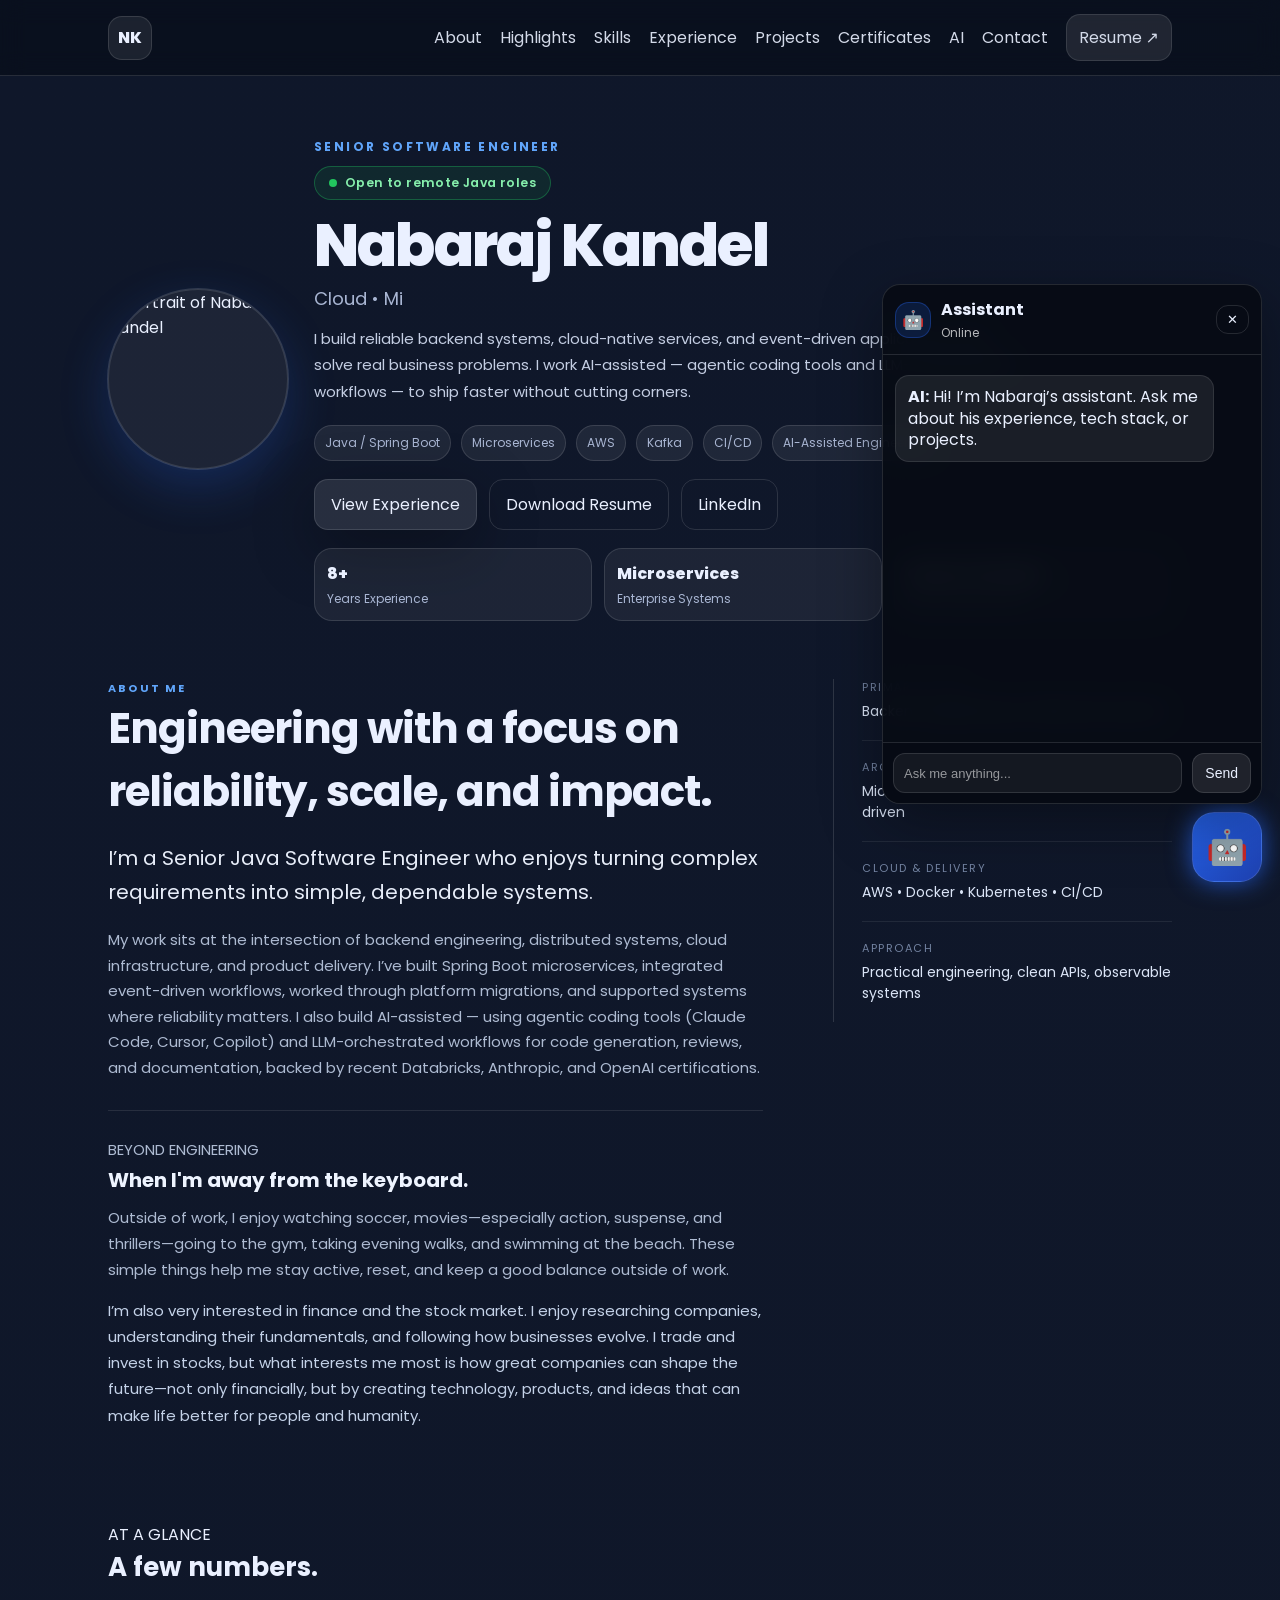
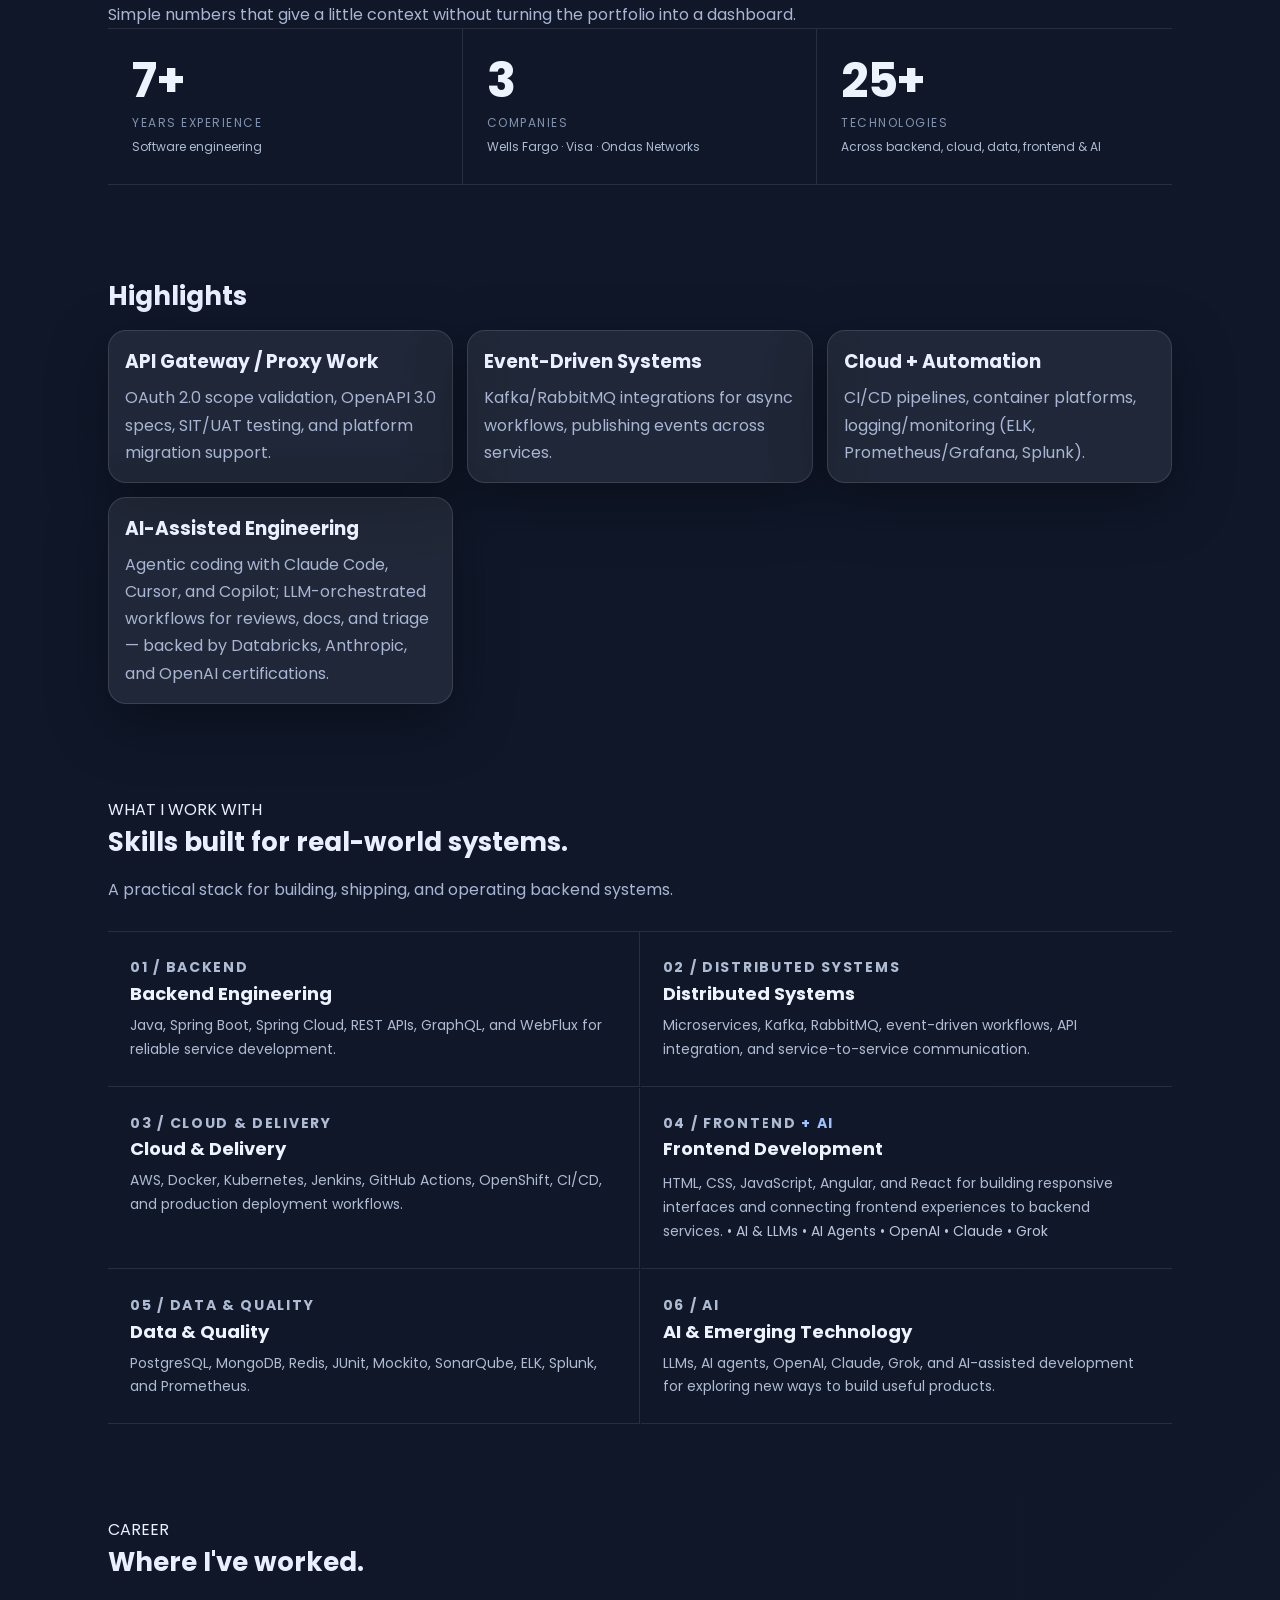
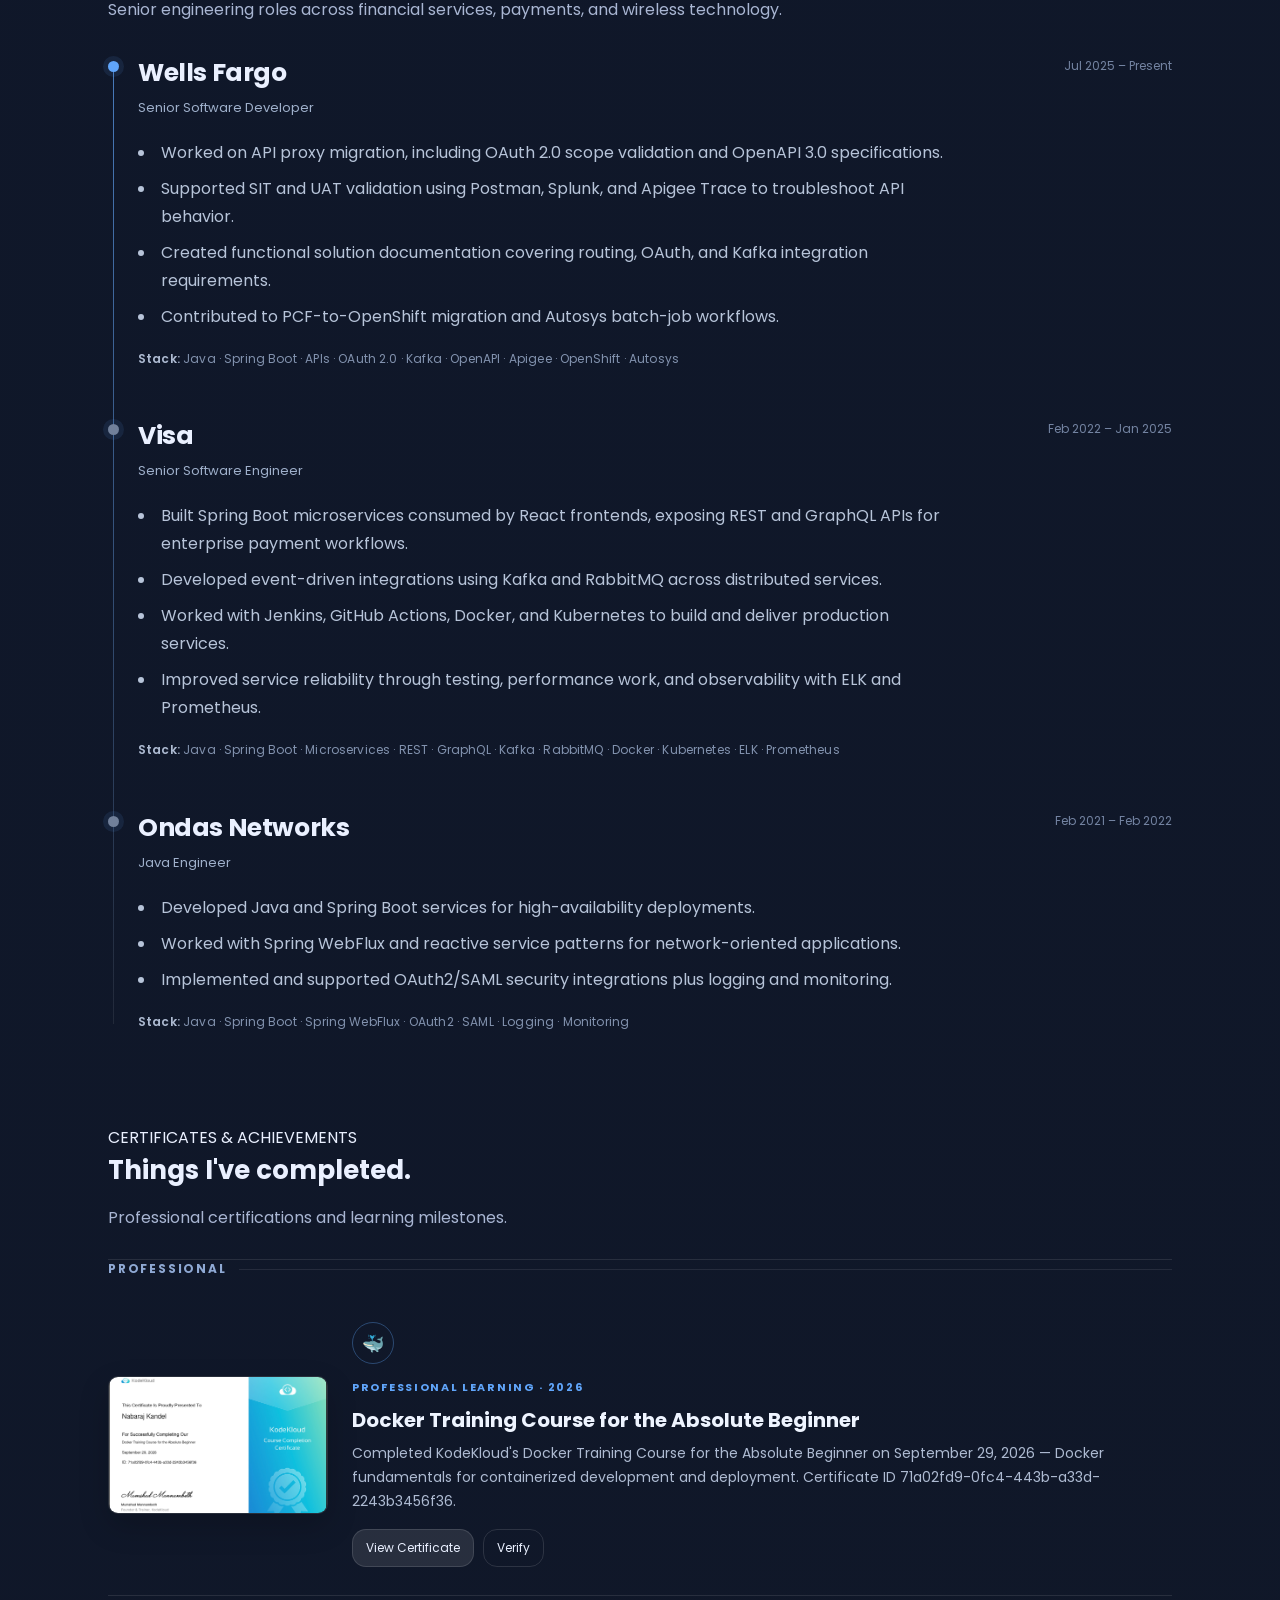
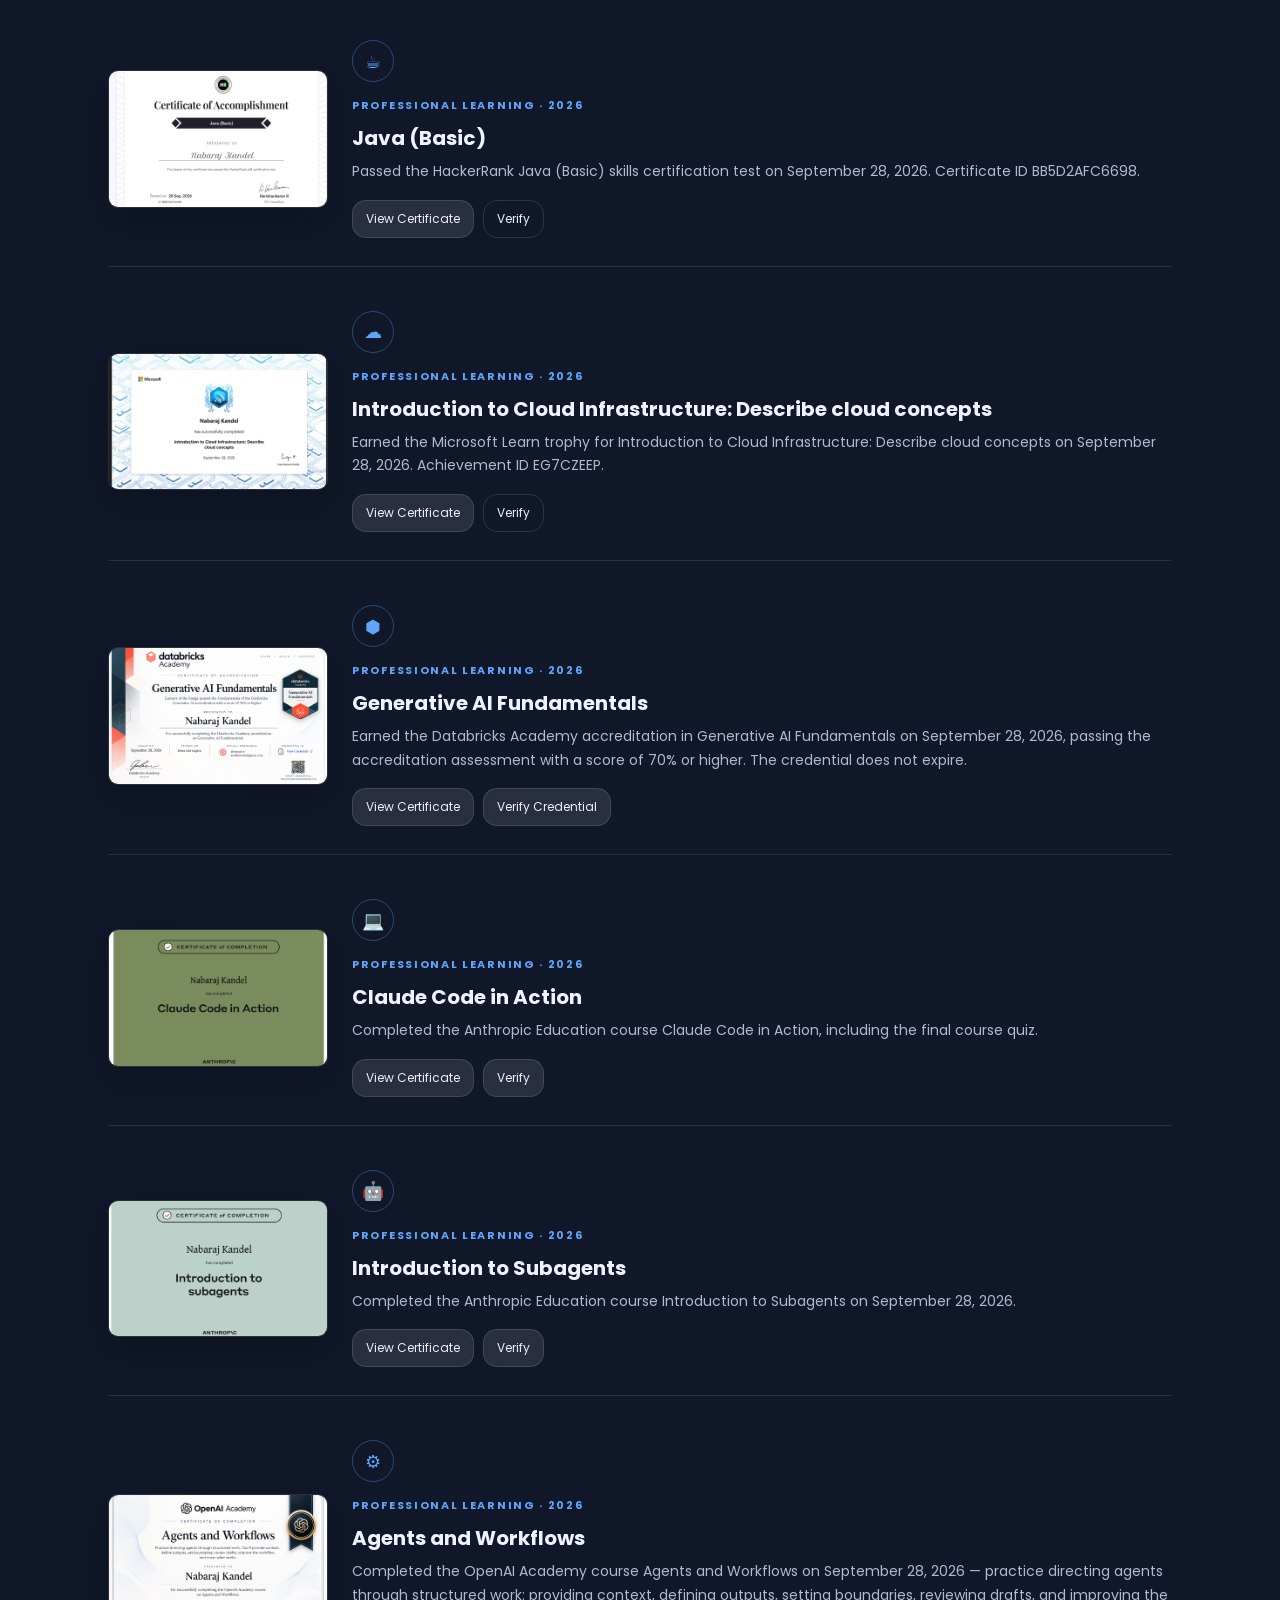
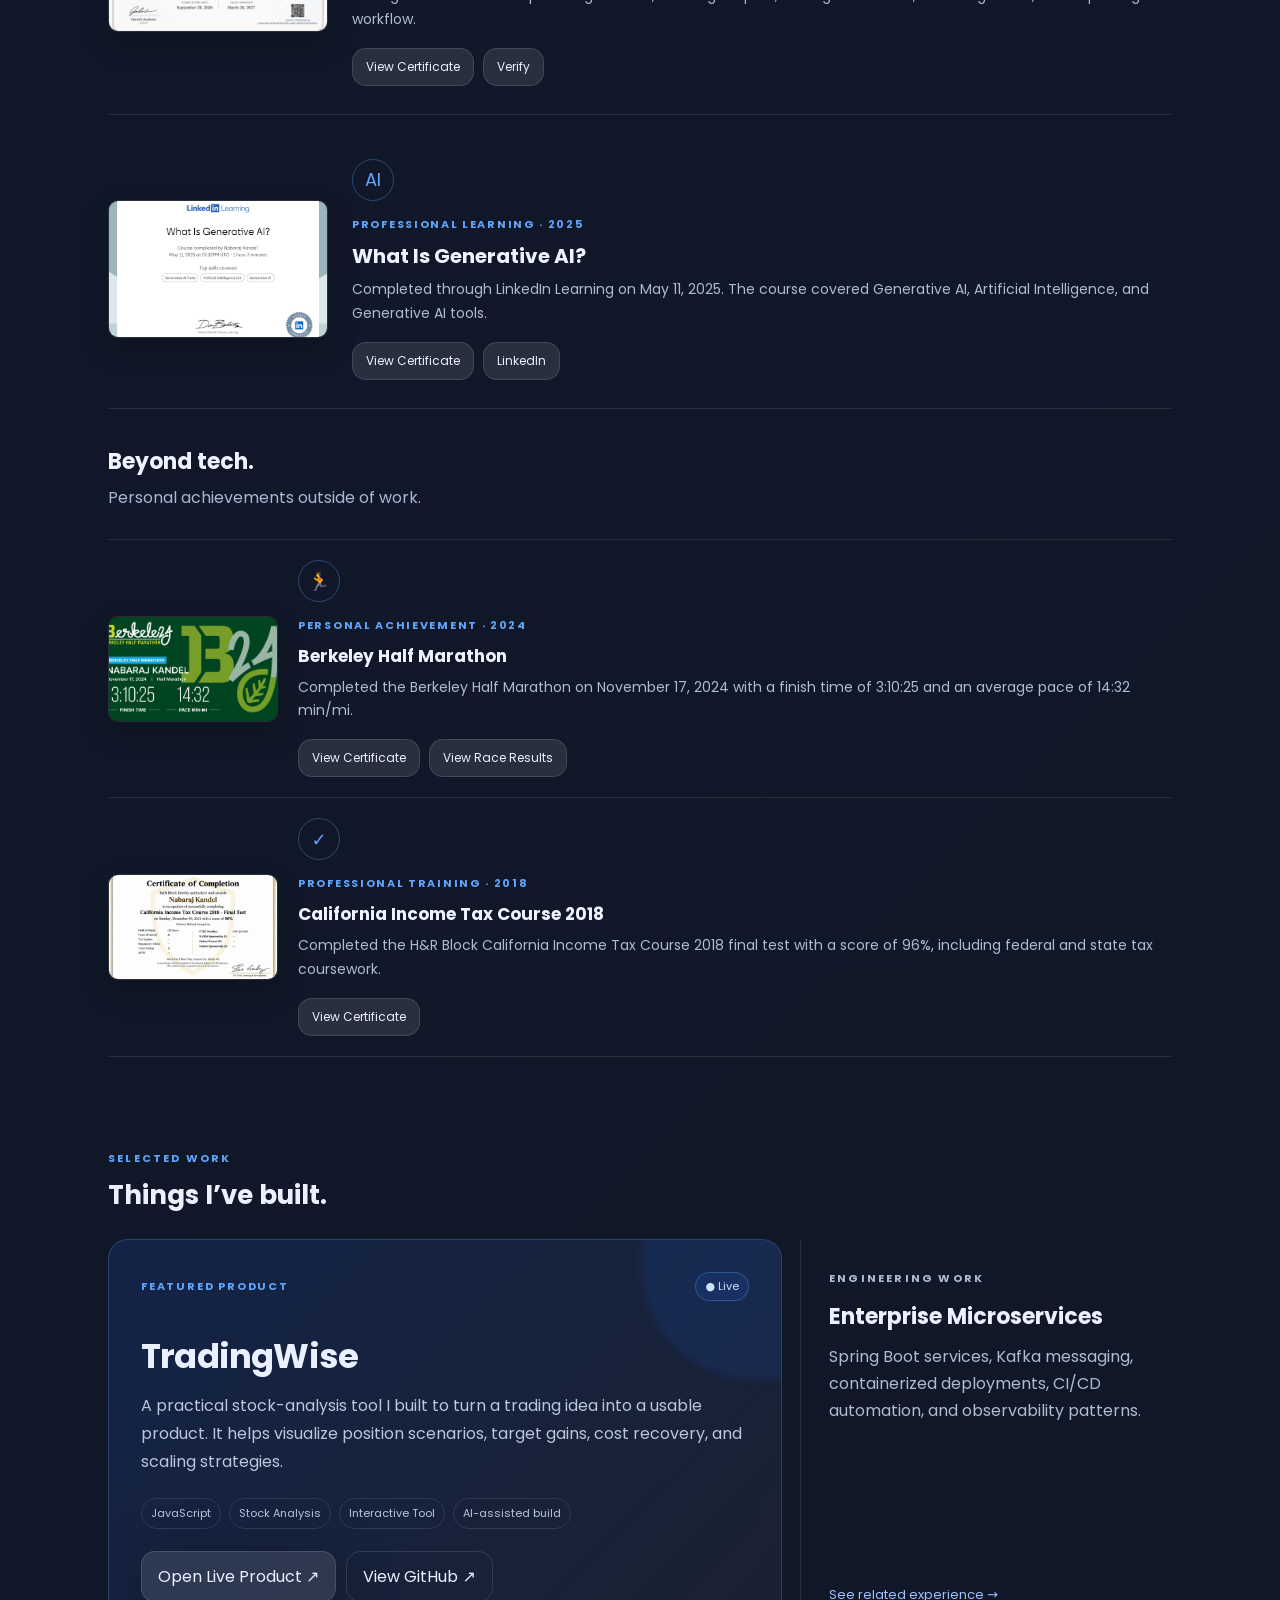
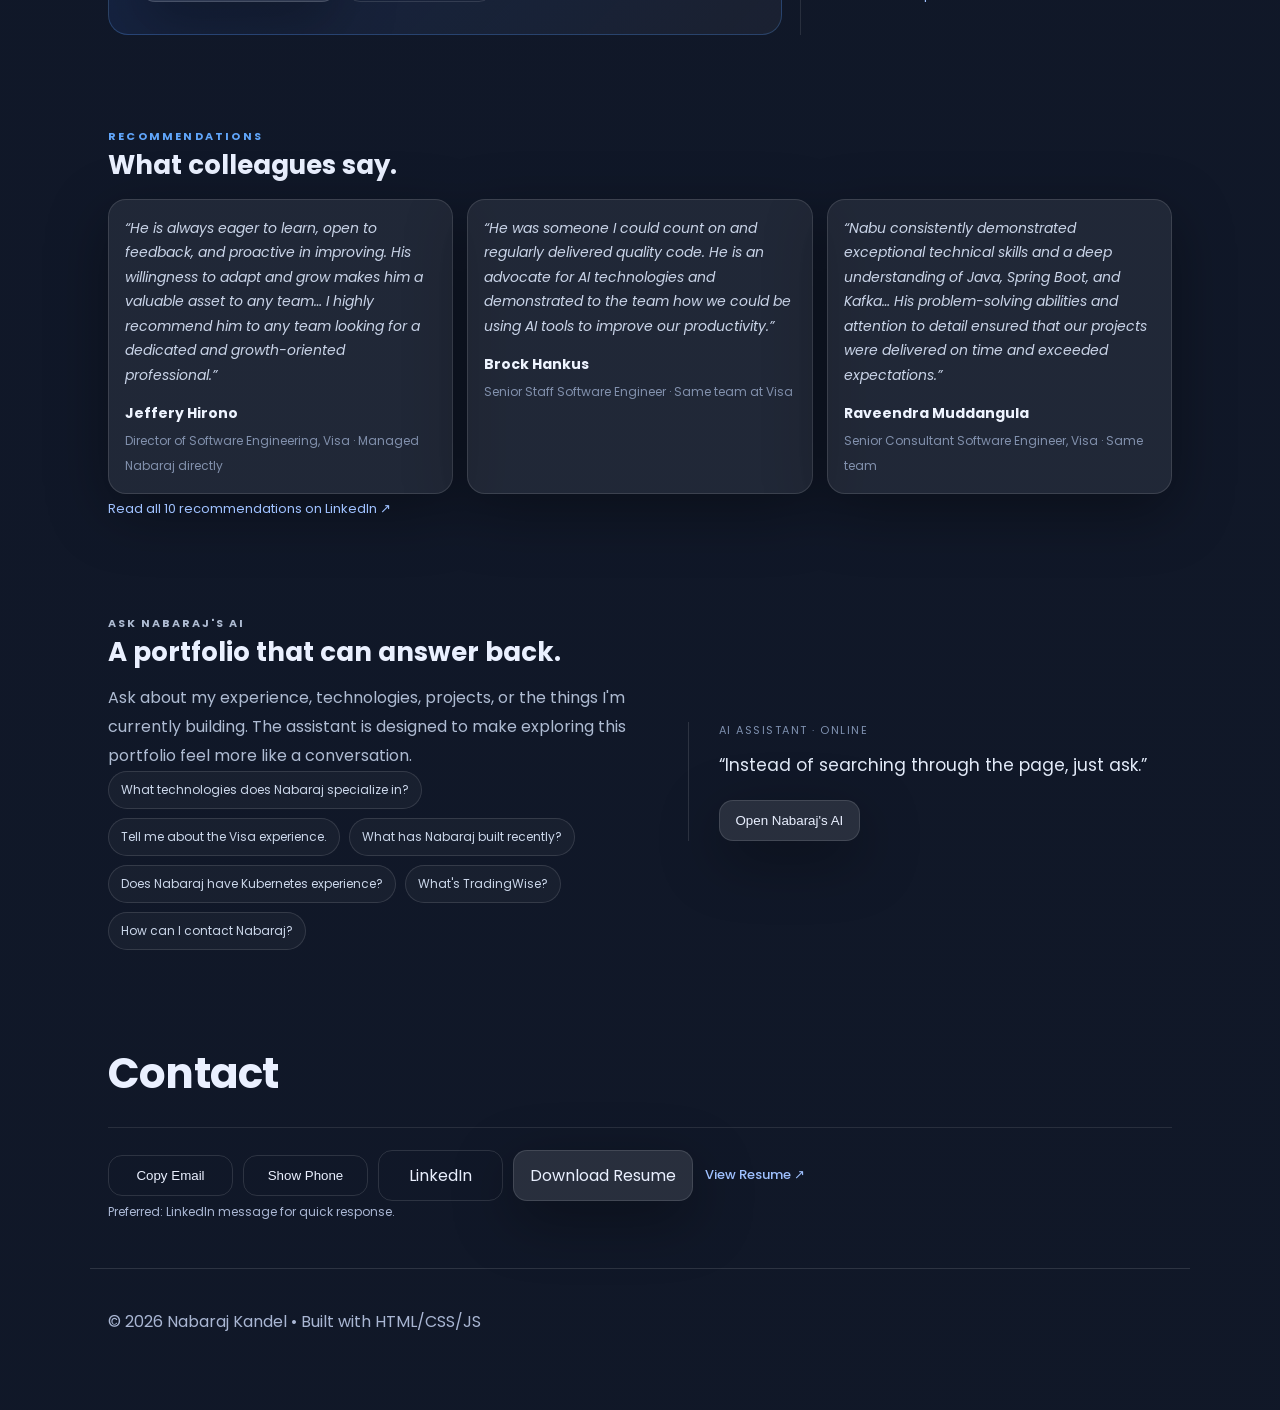
==== commit ed365534: "Add availability pill to hero; move Berkeley/HR Block to 'Beyond tech' row" ====
--- a/index.html
+++ b/index.html
@@ -52,7 +52,7 @@
   <div id="particles-js" aria-hidden="true"></div>
   <header class="site-header"><nav class="nav"><div class="logo" aria-label="Home">NK</div><button class="nav-toggle" aria-label="Open menu" aria-expanded="false"><span></span><span></span><span></span></button><ul class="nav-links"><li><a href="#about">About</a></li><li><a href="#highlights">Highlights</a></li><li><a href="#skills">Skills</a></li><li><a href="#experience">Experience</a></li><li><a href="#projects">Projects</a></li><li><a href="#contact">Contact</a></li><li><a class="btn btn-small" href="resume.pdf" download>Resume</a></li></ul></nav></header>
   <main>
-    <section class="hero"><div class="hero-inner"><div class="hero-photo-wrap" style="display:flex;align-items:center;justify-content:center;"><img src="profile.jpg" alt="Portrait of Nabaraj Kandel" class="profile-pic" style="border-radius:50%;box-shadow:0 0 0 1px rgba(255,255,255,.14),0 18px 50px rgba(37,99,235,.24);" /></div><div class="hero-text"><p class="hero-eyebrow" style="margin:0 0 10px;color:#60a5fa;font-size:12px;font-weight:700;letter-spacing:2.4px;">SENIOR SOFTWARE ENGINEER</p><h1 style="font-size:clamp(38px,5vw,60px);font-weight:800;letter-spacing:-1.8px;margin:0 0 8px;">Nabaraj Kandel</h1><p class="subtitle typing" aria-live="polite" style="font-size:18px;margin:0 0 14px;"></p><p class="hero-intro" style="max-width:700px;margin:0 0 20px;color:#c4cee3;font-size:15px;line-height:1.75;">I build reliable backend systems, cloud-native services, and event-driven applications that solve real business problems. I work AI-assisted — agentic coding tools and LLM-orchestrated workflows — to ship faster without cutting corners.</p><div class="pill-row" aria-label="Key focus areas"><span class="pill">Java / Spring Boot</span><span class="pill">Microservices</span><span class="pill">AWS</span><span class="pill">Kafka</span><span class="pill">CI/CD</span><span class="pill">AI-Assisted Engineering</span></div><div class="buttons"><a class="btn" href="#experience">View Experience</a><a class="btn btn-ghost" href="resume.pdf" download>Download Resume</a><a class="btn btn-ghost" href="https://www.linkedin.com/in/nabaraj-kandel/" target="_blank" rel="noopener">LinkedIn</a></div><div class="mini-stats"><div class="stat"><div class="stat-num">8+</div><div class="stat-label">Years Experience</div></div><div class="stat"><div class="stat-num">Microservices</div><div class="stat-label">Enterprise Systems</div></div><div class="stat"><div class="stat-num">Cloud + DevOps</div><div class="stat-label">AWS / Docker / K8s</div></div></div></div></div></section>
+    <section class="hero"><div class="hero-inner"><div class="hero-photo-wrap" style="display:flex;align-items:center;justify-content:center;"><img src="profile.jpg" alt="Portrait of Nabaraj Kandel" class="profile-pic" style="border-radius:50%;box-shadow:0 0 0 1px rgba(255,255,255,.14),0 18px 50px rgba(37,99,235,.24);" /></div><div class="hero-text"><p class="hero-eyebrow" style="margin:0 0 10px;color:#60a5fa;font-size:12px;font-weight:700;letter-spacing:2.4px;">SENIOR SOFTWARE ENGINEER</p><p class="availability"><span class="pulse-dot" aria-hidden="true"></span>Open to remote Java roles</p><h1 style="font-size:clamp(38px,5vw,60px);font-weight:800;letter-spacing:-1.8px;margin:0 0 8px;">Nabaraj Kandel</h1><p class="subtitle typing" aria-live="polite" style="font-size:18px;margin:0 0 14px;"></p><p class="hero-intro" style="max-width:700px;margin:0 0 20px;color:#c4cee3;font-size:15px;line-height:1.75;">I build reliable backend systems, cloud-native services, and event-driven applications that solve real business problems. I work AI-assisted — agentic coding tools and LLM-orchestrated workflows — to ship faster without cutting corners.</p><div class="pill-row" aria-label="Key focus areas"><span class="pill">Java / Spring Boot</span><span class="pill">Microservices</span><span class="pill">AWS</span><span class="pill">Kafka</span><span class="pill">CI/CD</span><span class="pill">AI-Assisted Engineering</span></div><div class="buttons"><a class="btn" href="#experience">View Experience</a><a class="btn btn-ghost" href="resume.pdf" download>Download Resume</a><a class="btn btn-ghost" href="https://www.linkedin.com/in/nabaraj-kandel/" target="_blank" rel="noopener">LinkedIn</a></div><div class="mini-stats"><div class="stat"><div class="stat-num">8+</div><div class="stat-label">Years Experience</div></div><div class="stat"><div class="stat-num">Microservices</div><div class="stat-label">Enterprise Systems</div></div><div class="stat"><div class="stat-num">Cloud + DevOps</div><div class="stat-label">AWS / Docker / K8s</div></div></div></div></div></section>
 
     <section id="about" class="section reveal"><div class="about-v2"><div><p class="section-kicker">ABOUT ME</p><h2>Engineering with a focus on reliability, scale, and impact.</h2><p class="about-lead">I’m a Senior Java Software Engineer who enjoys turning complex requirements into simple, dependable systems.</p><p class="about-copy">My work sits at the intersection of backend engineering, distributed systems, cloud infrastructure, and product delivery. I’ve built Spring Boot microservices, integrated event-driven workflows, worked through platform migrations, and supported systems where reliability matters. I also build AI-assisted — using agentic coding tools (Claude Code, Cursor, Copilot) and LLM-orchestrated workflows for code generation, reviews, and documentation, backed by recent Databricks, Anthropic, and OpenAI certifications.</p></div><div class="about-side"><div class="about-side-row"><div class="about-side-label">Primary Focus</div><div class="about-side-value">Backend engineering & distributed systems</div></div><div class="about-side-row"><div class="about-side-label">Architecture</div><div class="about-side-value">Microservices • REST • GraphQL • Event-driven</div></div><div class="about-side-row"><div class="about-side-label">Cloud & Delivery</div><div class="about-side-value">AWS • Docker • Kubernetes • CI/CD</div></div><div class="about-side-row"><div class="about-side-label">Approach</div><div class="about-side-value">Practical engineering, clean APIs, observable systems</div></div></div></div></section>
 
--- a/style.css
+++ b/style.css
@@ -191,6 +191,33 @@
   border:1px solid var(--stroke);
   color: var(--muted);
   font-size: 12px;
+}
+
+.availability{
+  display:inline-flex;
+  align-items:center;
+  gap:8px;
+  margin:0 0 14px;
+  padding:7px 14px;
+  border-radius:999px;
+  background:rgba(34,197,94,.1);
+  border:1px solid rgba(34,197,94,.35);
+  color:#86efac;
+  font-size:12.5px;
+  font-weight:600;
+  letter-spacing:.4px;
+}
+.pulse-dot{
+  width:8px;
+  height:8px;
+  border-radius:50%;
+  background:#22c55e;
+  animation:pulse 2s infinite;
+}
+@keyframes pulse{
+  0%{box-shadow:0 0 0 0 rgba(34,197,94,.55)}
+  70%{box-shadow:0 0 0 9px rgba(34,197,94,0)}
+  100%{box-shadow:0 0 0 0 rgba(34,197,94,0)}
 }
 
 .buttons{
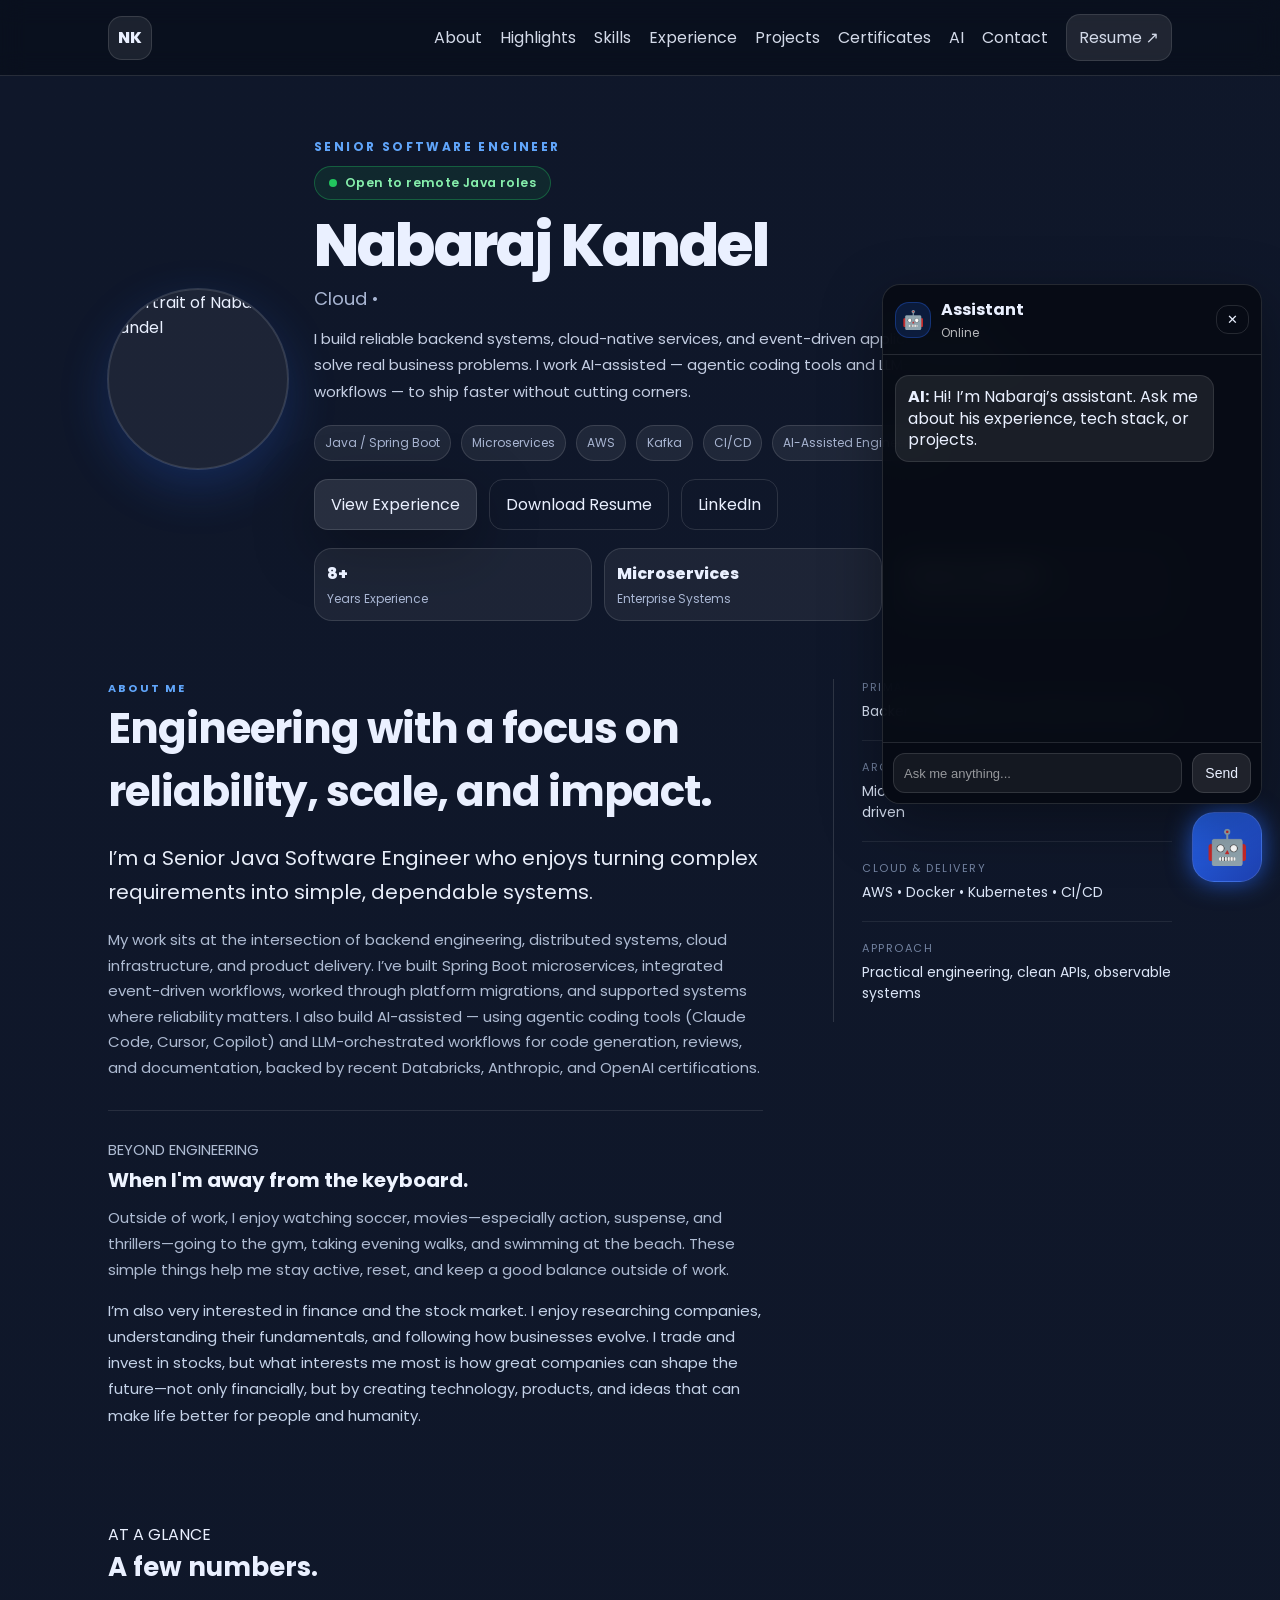
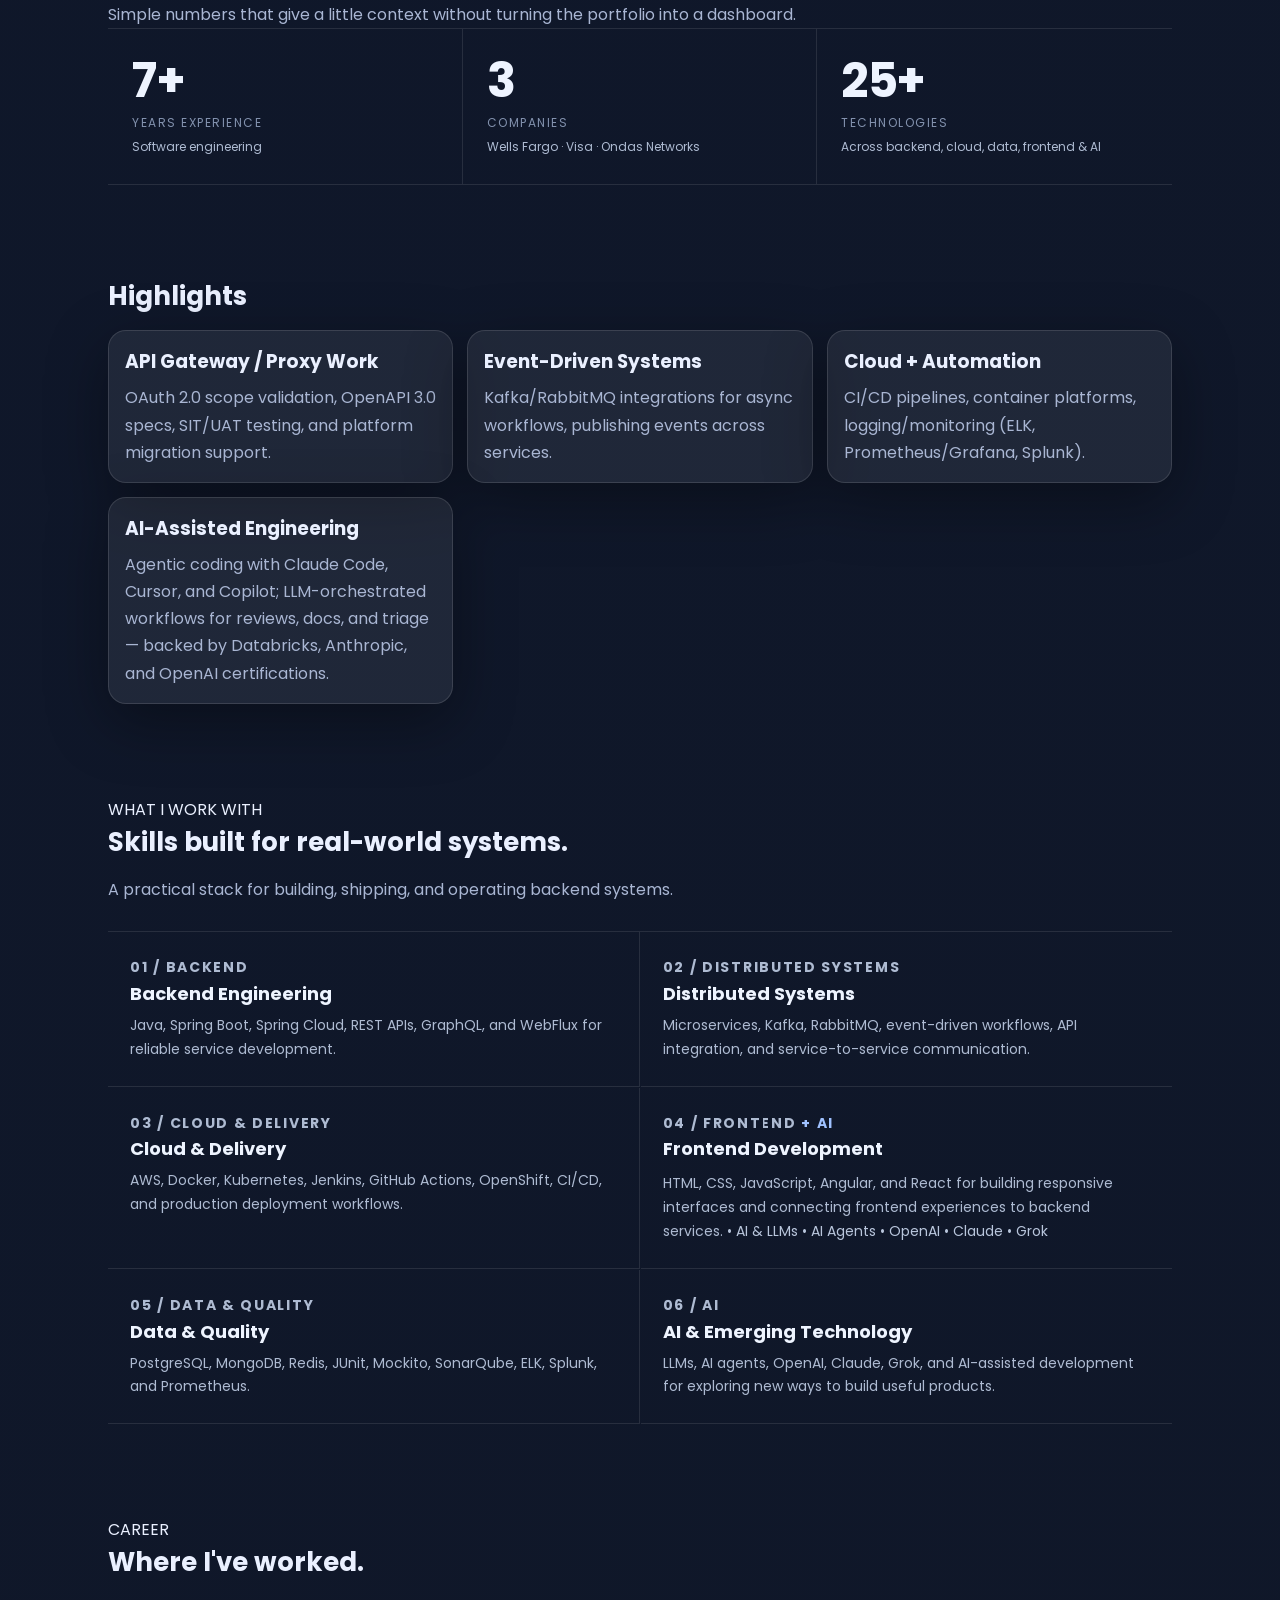
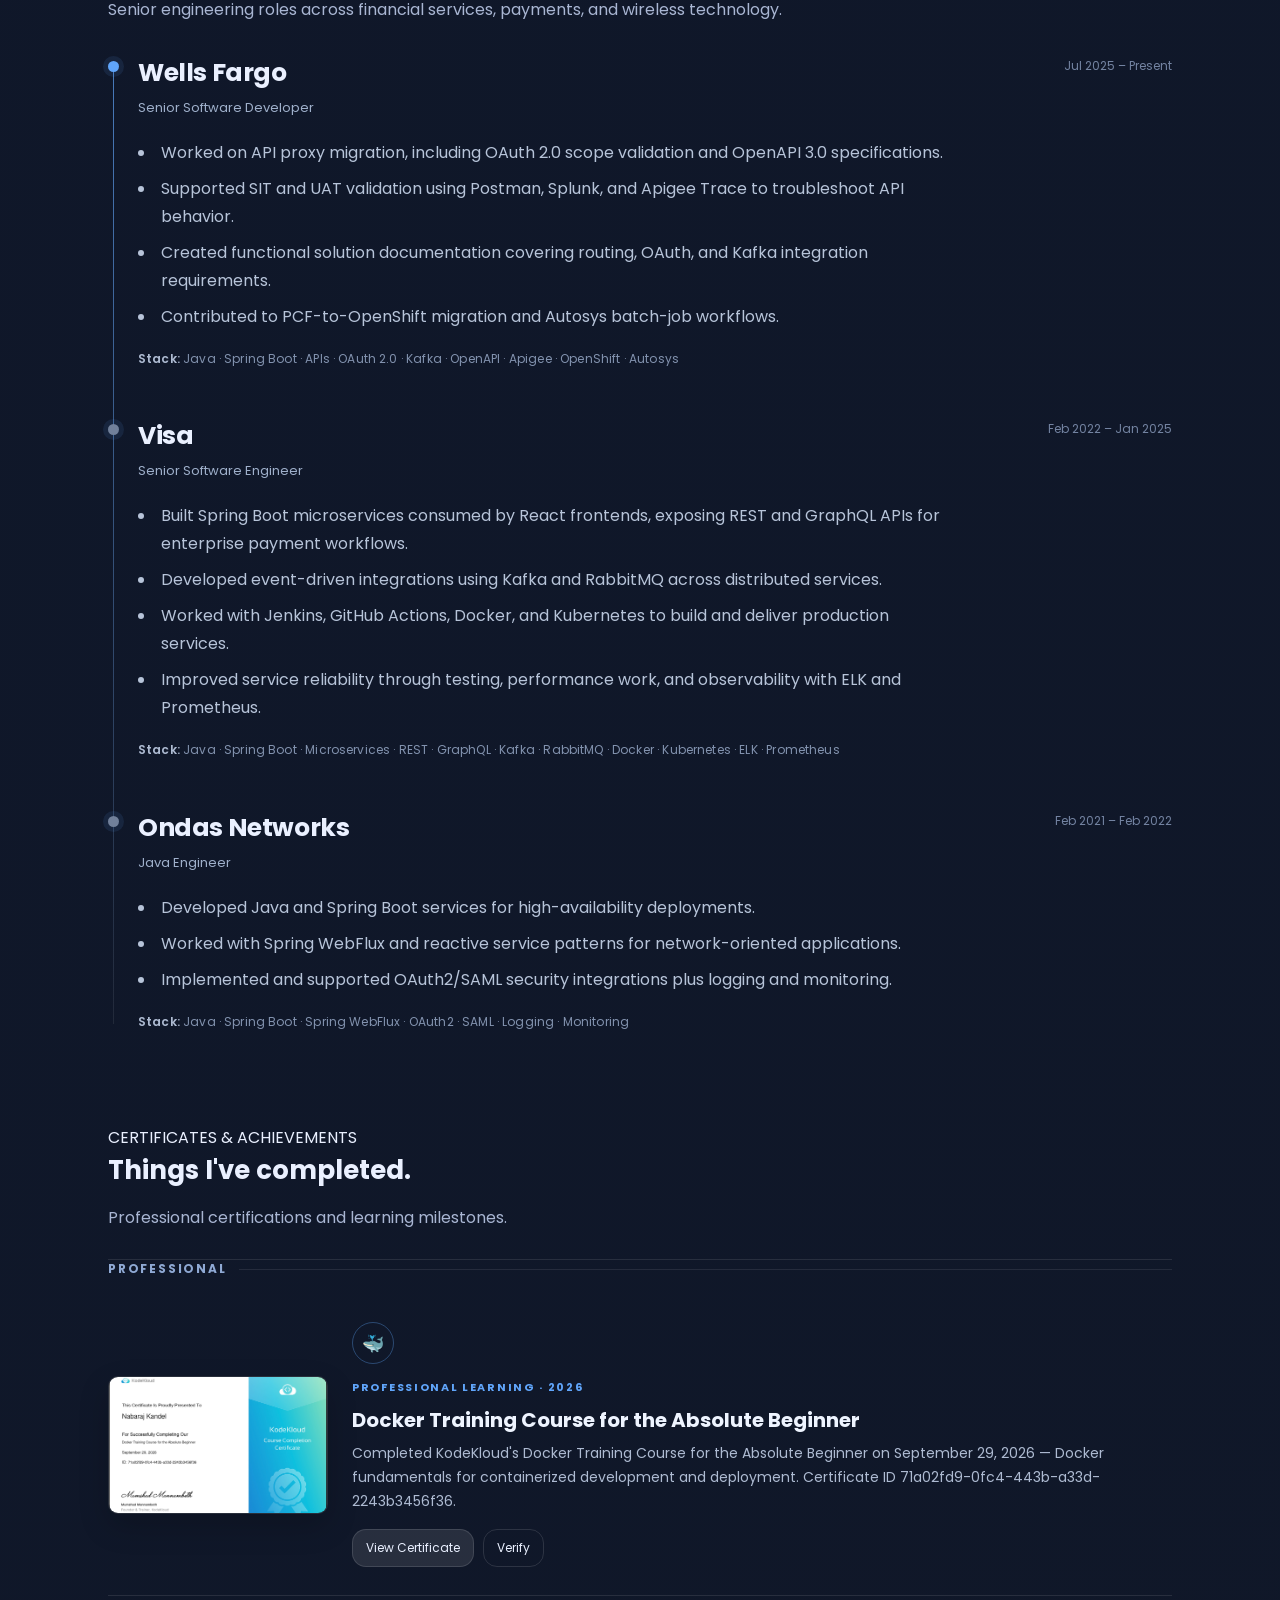
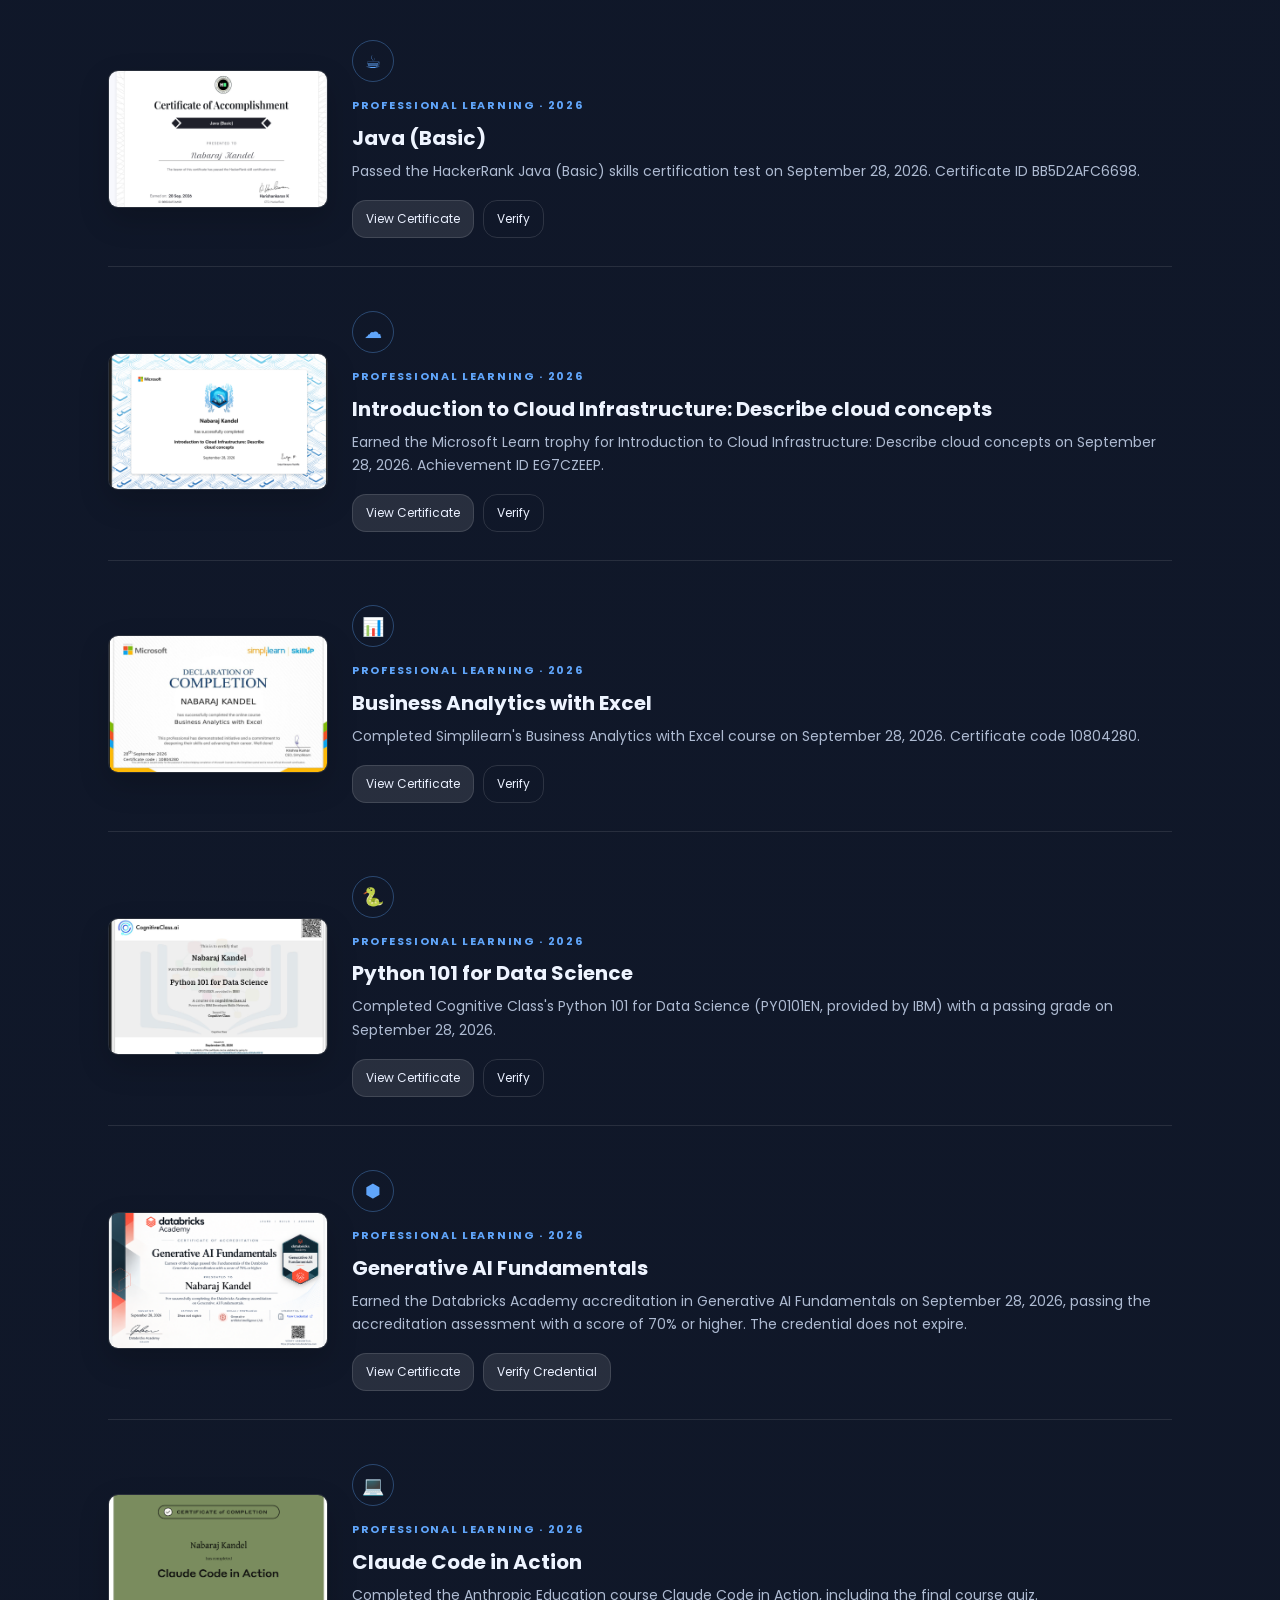
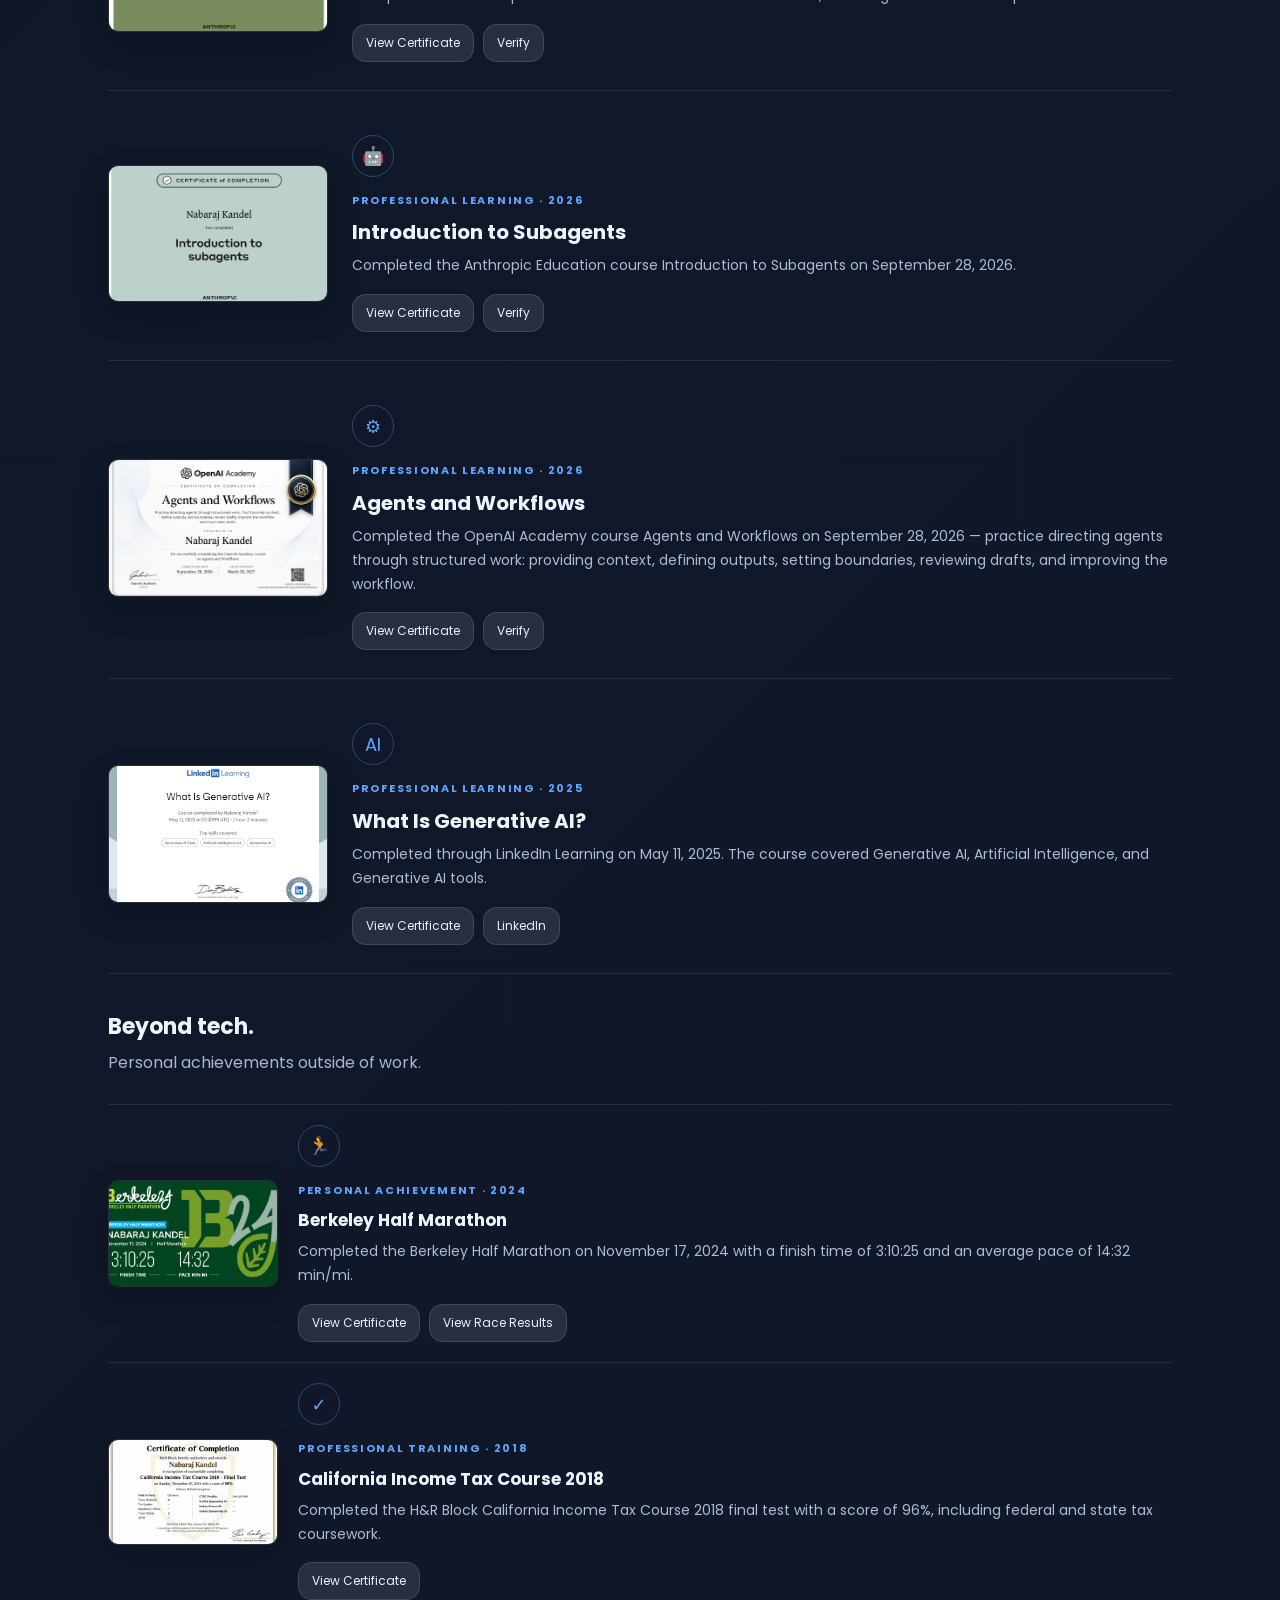
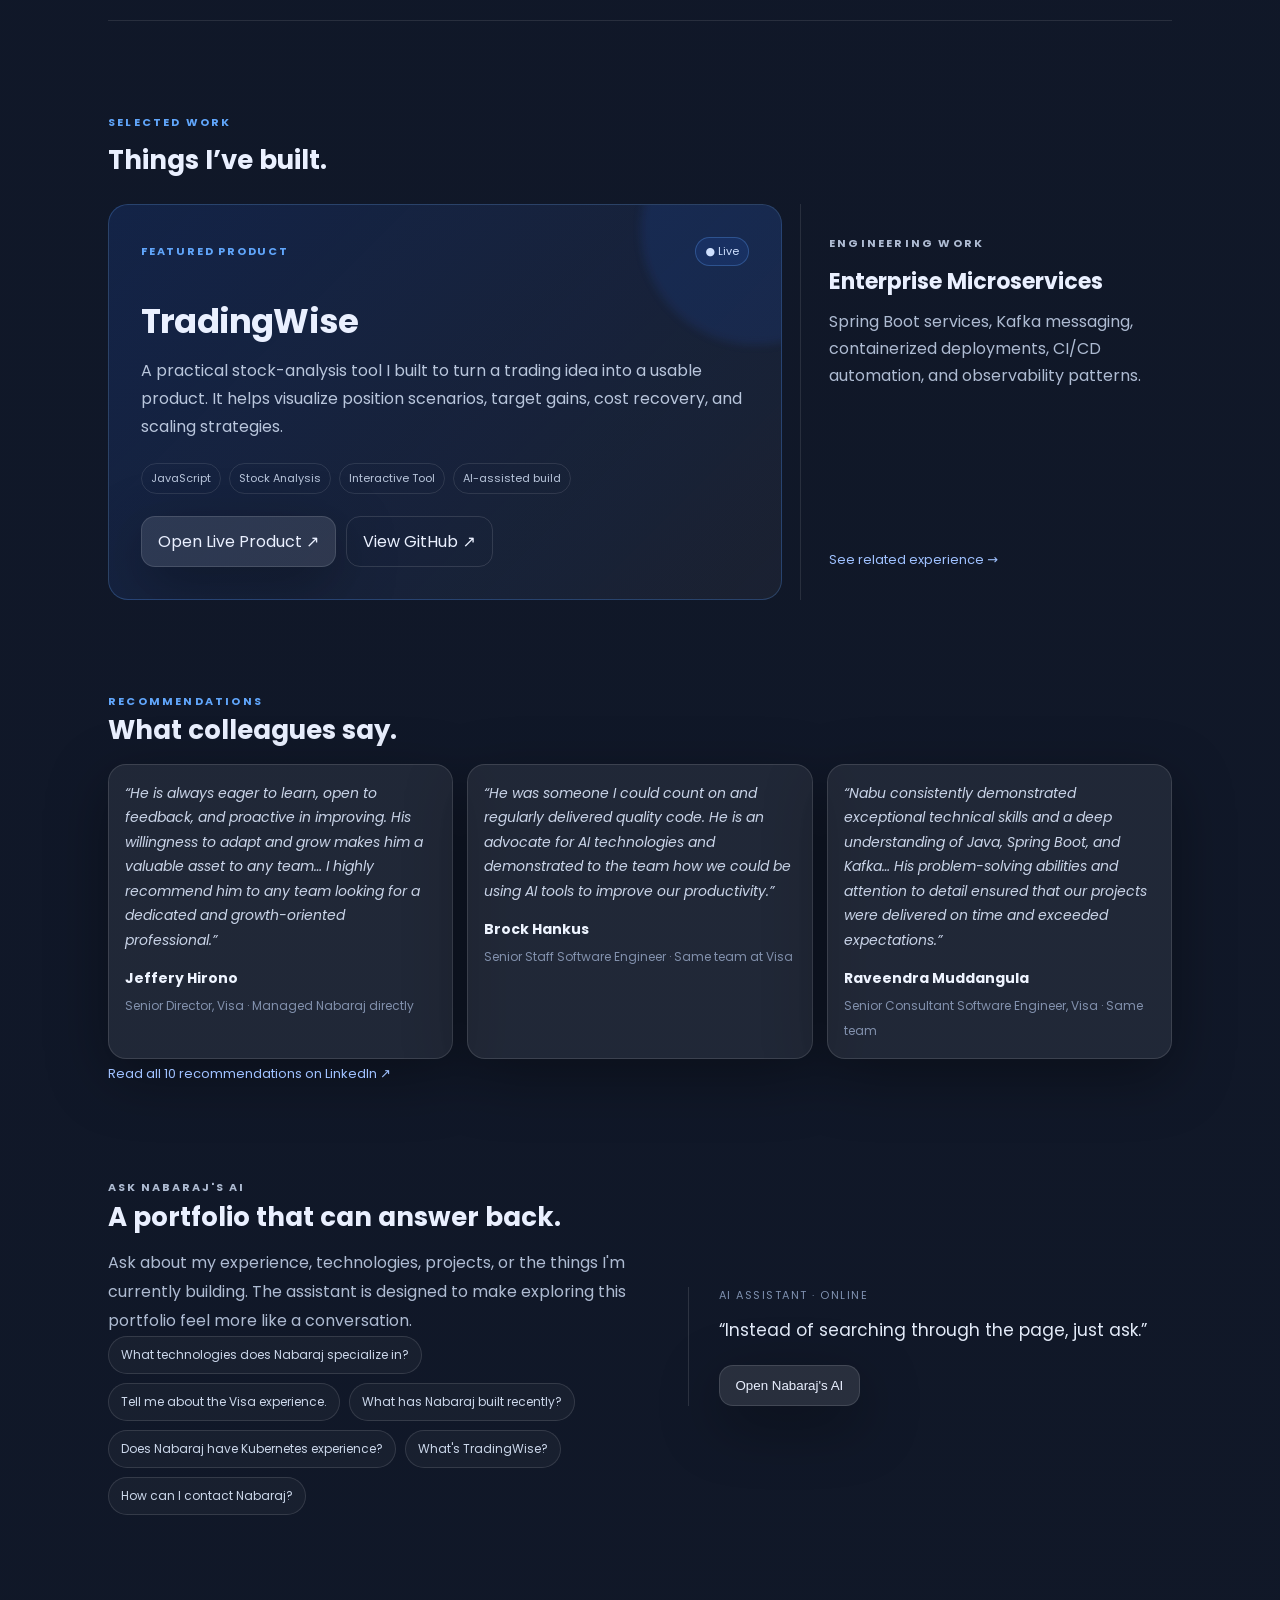
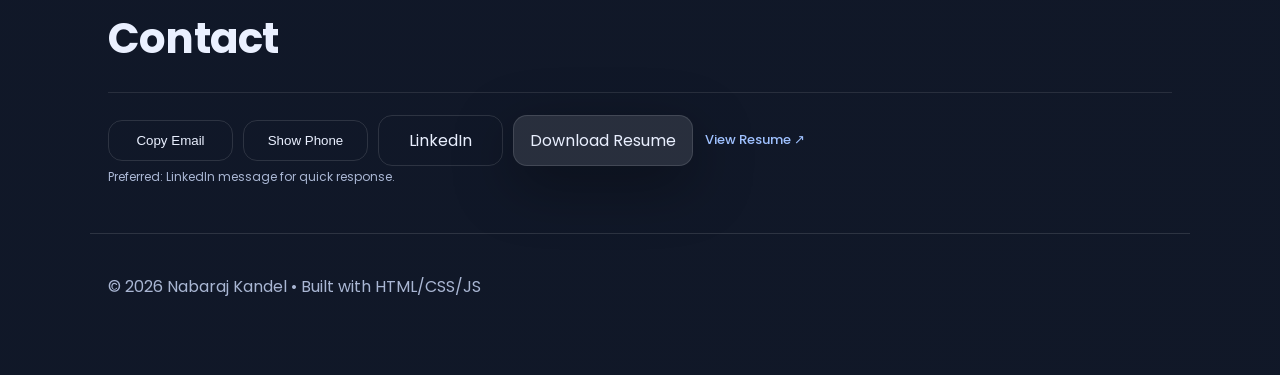
==== commit 65482121: "Merge pull request #16 from Nabu10/site-polish Site polish" ====
--- a/index.html
+++ b/index.html
@@ -64,7 +64,7 @@
 
     <section id="projects" class="section reveal"><p class="section-kicker">SELECTED WORK</p><h2>Things I’ve built.</h2><div class="projects-v2"><article class="project-feature"><div class="project-top"><span class="project-label">Featured Product</span><span class="live-badge">● Live</span></div><h3>TradingWise</h3><p>A practical stock-analysis tool I built to turn a trading idea into a usable product. It helps visualize position scenarios, target gains, cost recovery, and scaling strategies.</p><div class="project-meta"><span>JavaScript</span><span>Stock Analysis</span><span>Interactive Tool</span><span>AI-assisted build</span></div><div class="project-actions"><a class="btn" href="https://tradingwise.dev/" target="_blank" rel="noopener">Open Live Product ↗</a><a class="btn btn-ghost" href="https://github.com/Nabu10/TradingWise" target="_blank" rel="noopener">View GitHub ↗</a></div></article><article class="project-side"><div><p class="section-kicker">Engineering Work</p><h3>Enterprise Microservices</h3><p>Spring Boot services, Kafka messaging, containerized deployments, CI/CD automation, and observability patterns.</p></div><a class="project-small-link" href="#experience">See related experience →</a></div></article></div></section>
 
-    <section id="recommendations" class="section reveal"><p class="section-kicker">RECOMMENDATIONS</p><h2>What colleagues say.</h2><div class="grid-3"><figure class="card rec-card"><blockquote>&ldquo;He is always eager to learn, open to feedback, and proactive in improving. His willingness to adapt and grow makes him a valuable asset to any team&hellip; I highly recommend him to any team looking for a dedicated and growth-oriented professional.&rdquo;</blockquote><figcaption><strong>Jeffery Hirono</strong><span>Director of Software Engineering, Visa &middot; Managed Nabaraj directly</span></figcaption></figure><figure class="card rec-card"><blockquote>&ldquo;He was someone I could count on and regularly delivered quality code. He is an advocate for AI technologies and demonstrated to the team how we could be using AI tools to improve our productivity.&rdquo;</blockquote><figcaption><strong>Brock Hankus</strong><span>Senior Staff Software Engineer &middot; Same team at Visa</span></figcaption></figure><figure class="card rec-card"><blockquote>&ldquo;Nabu consistently demonstrated exceptional technical skills and a deep understanding of Java, Spring Boot, and Kafka&hellip; His problem-solving abilities and attention to detail ensured that our projects were delivered on time and exceeded expectations.&rdquo;</blockquote><figcaption><strong>Raveendra Muddangula</strong><span>Senior Consultant Software Engineer, Visa &middot; Same team</span></figcaption></figure></div><p class="rec-more"><a href="https://www.linkedin.com/in/nabaraj-kandel/details/recommendations/" target="_blank" rel="noopener">Read all 10 recommendations on LinkedIn &nearr;</a></p></section>
+    <section id="recommendations" class="section reveal"><p class="section-kicker">RECOMMENDATIONS</p><h2>What colleagues say.</h2><div class="grid-3"><figure class="card rec-card"><blockquote>&ldquo;He is always eager to learn, open to feedback, and proactive in improving. His willingness to adapt and grow makes him a valuable asset to any team&hellip; I highly recommend him to any team looking for a dedicated and growth-oriented professional.&rdquo;</blockquote><figcaption><strong>Jeffery Hirono</strong><span>Senior Director, Visa &middot; Managed Nabaraj directly</span></figcaption></figure><figure class="card rec-card"><blockquote>&ldquo;He was someone I could count on and regularly delivered quality code. He is an advocate for AI technologies and demonstrated to the team how we could be using AI tools to improve our productivity.&rdquo;</blockquote><figcaption><strong>Brock Hankus</strong><span>Senior Staff Software Engineer &middot; Same team at Visa</span></figcaption></figure><figure class="card rec-card"><blockquote>&ldquo;Nabu consistently demonstrated exceptional technical skills and a deep understanding of Java, Spring Boot, and Kafka&hellip; His problem-solving abilities and attention to detail ensured that our projects were delivered on time and exceeded expectations.&rdquo;</blockquote><figcaption><strong>Raveendra Muddangula</strong><span>Senior Consultant Software Engineer, Visa &middot; Same team</span></figcaption></figure></div><p class="rec-more"><a href="https://www.linkedin.com/in/nabaraj-kandel/details/recommendations/" target="_blank" rel="noopener">Read all 10 recommendations on LinkedIn &nearr;</a></p></section>
 
     <section id="contact" class="section reveal"><h2>Contact</h2><div class="contact-box"><button class="btn btn-ghost" id="copyEmailBtn" type="button">Copy Email</button><button class="btn btn-ghost" id="showPhoneBtn" type="button">Show Phone</button><a class="btn btn-ghost" id="phoneLink" href="#" style="display:none;"></a><a class="btn btn-ghost" href="https://www.linkedin.com/in/nabaraj-kandel/" target="_blank" rel="noopener">LinkedIn</a><a class="btn" href="resume.pdf" download>Download Resume</a></div><p class="muted tiny" id="copyStatus" role="status" aria-live="polite"></p><p class="muted tiny">Preferred: LinkedIn message for quick response.</p></section>
     <footer class="footer"><p>© <span id="year"></span> Nabaraj Kandel • Built with HTML/CSS/JS</p></footer>
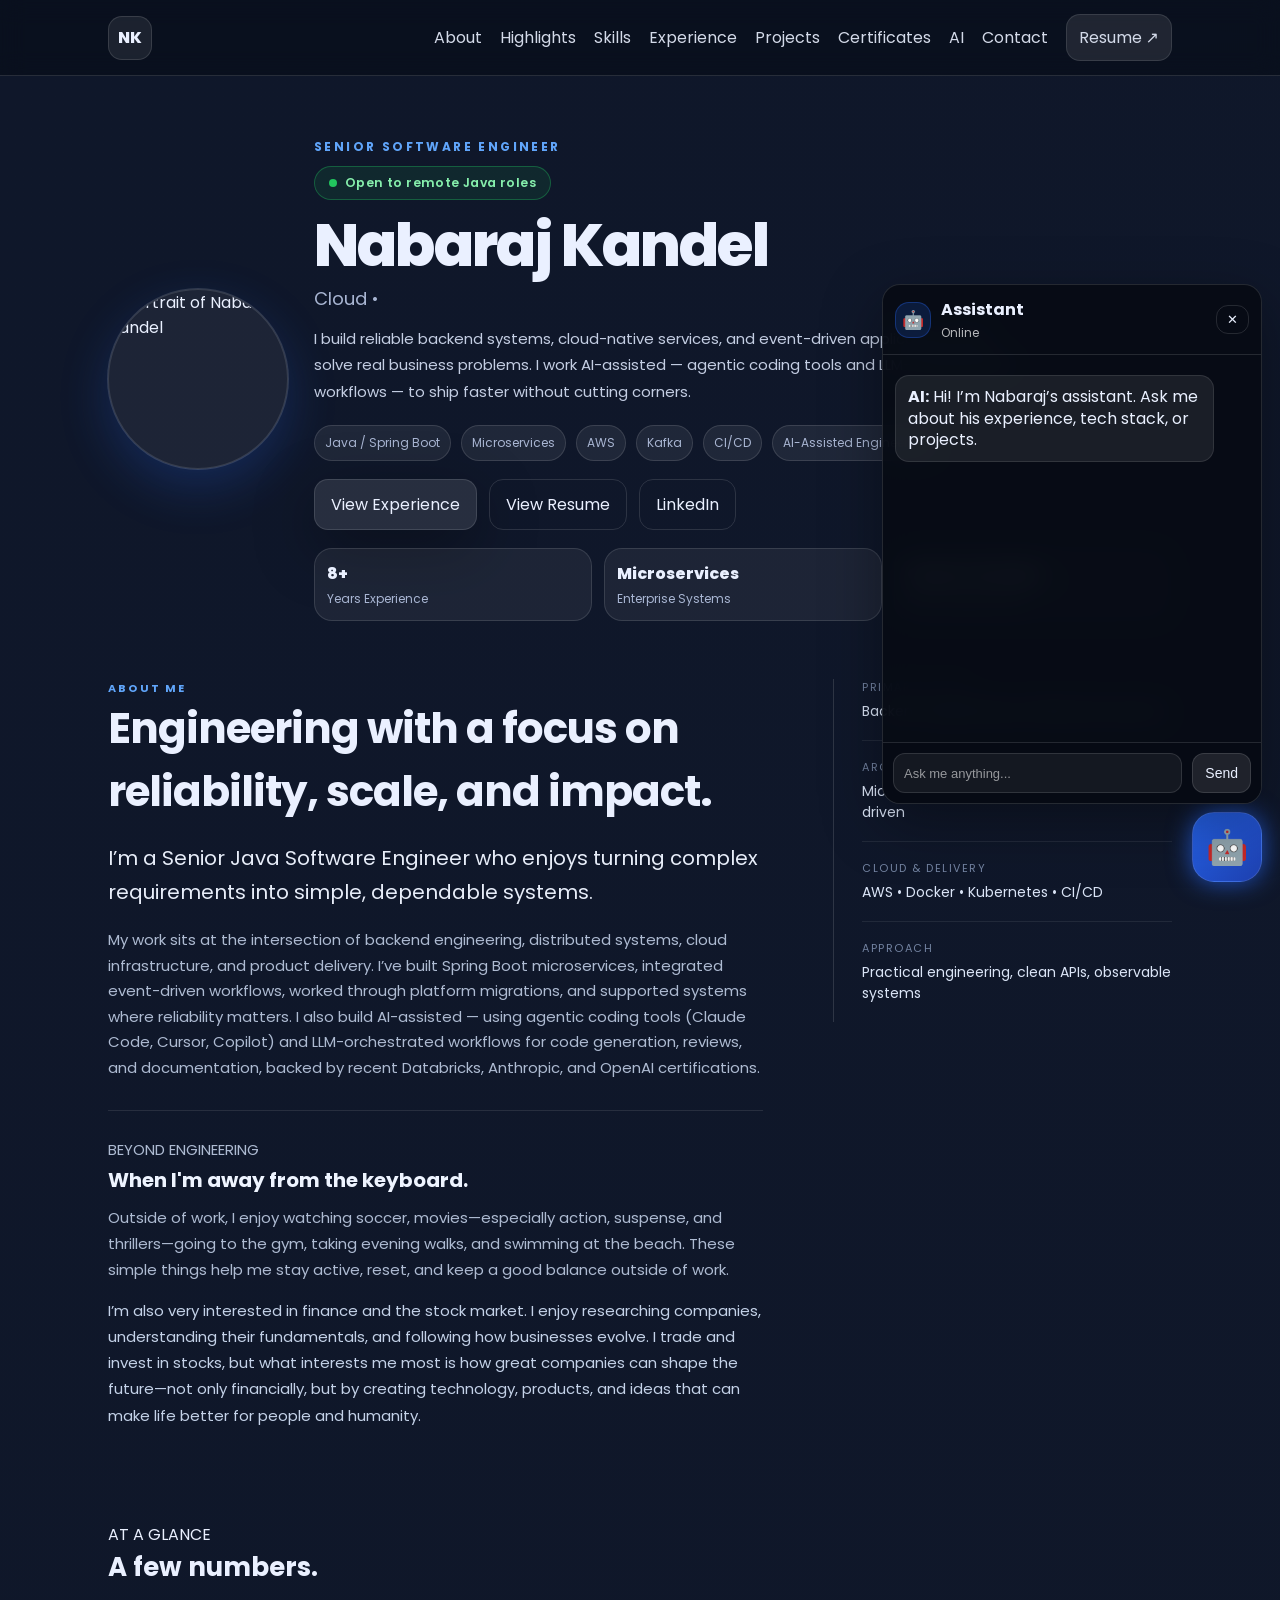
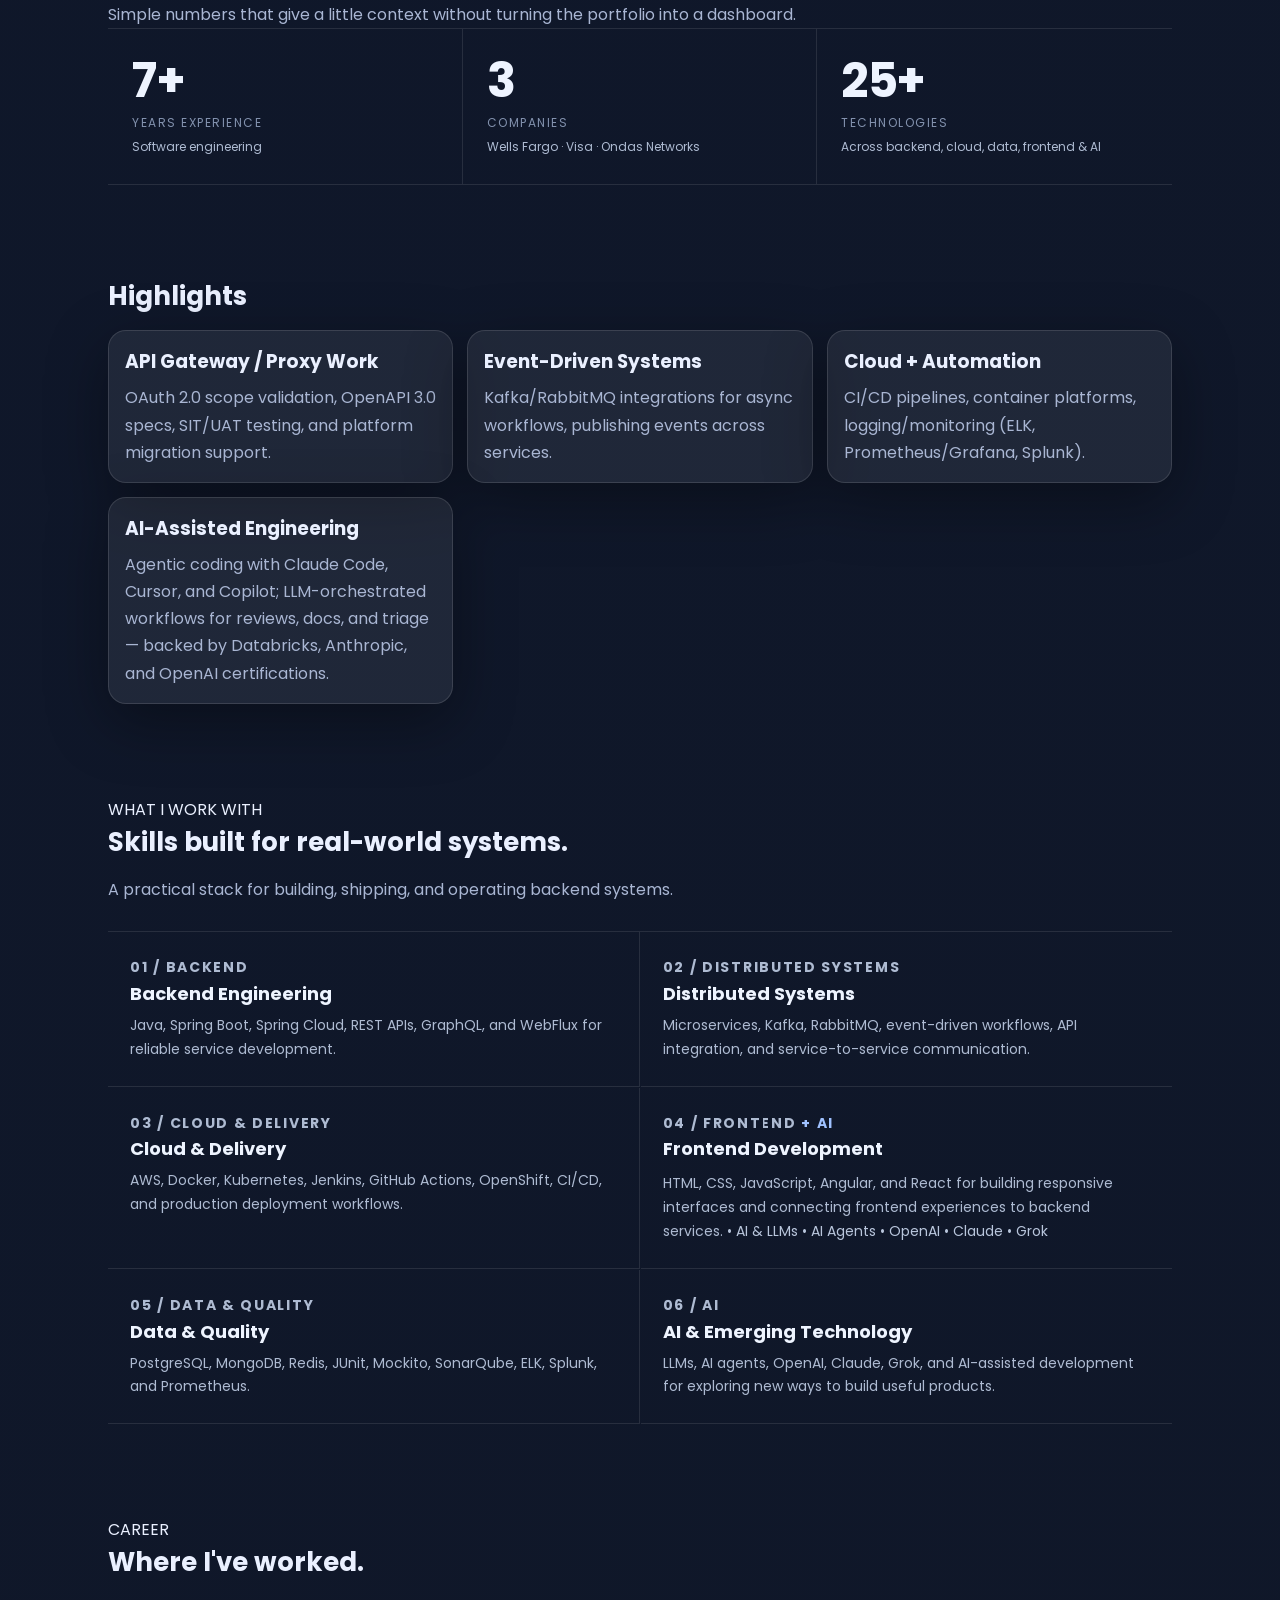
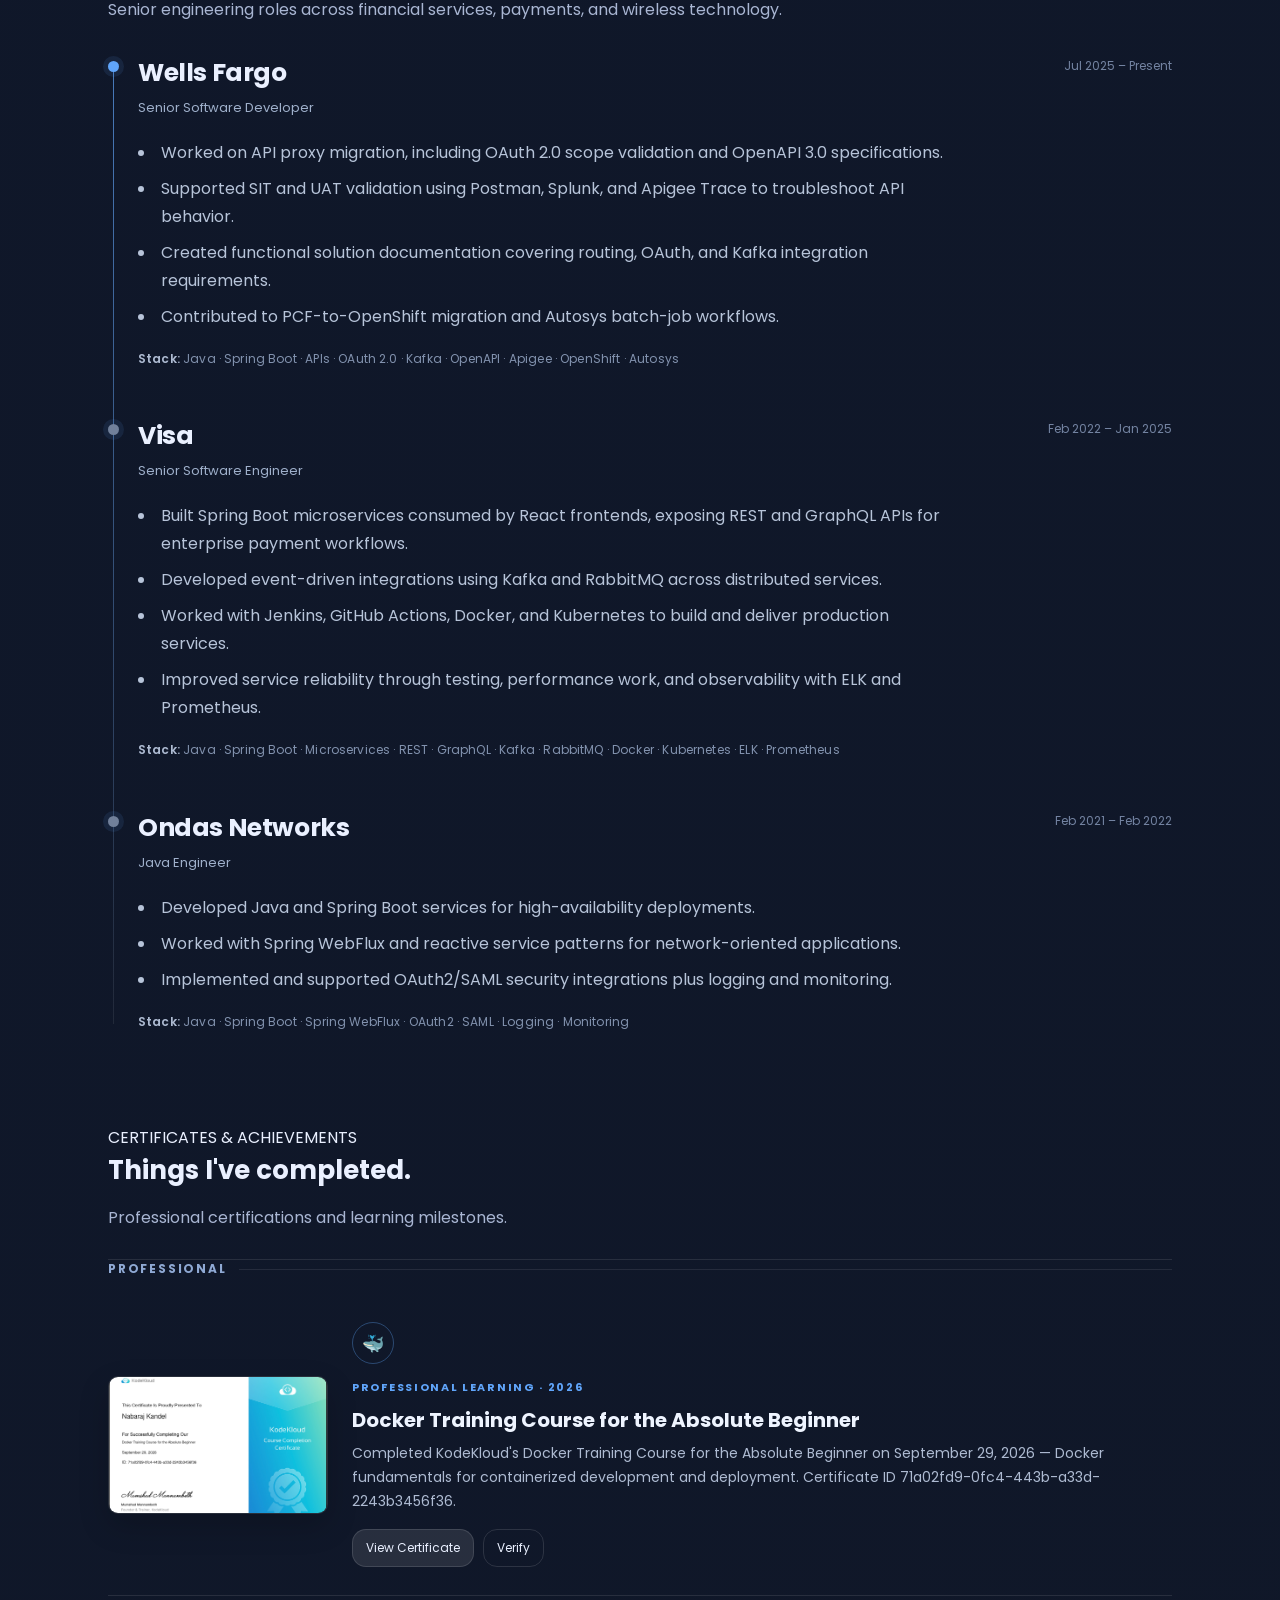
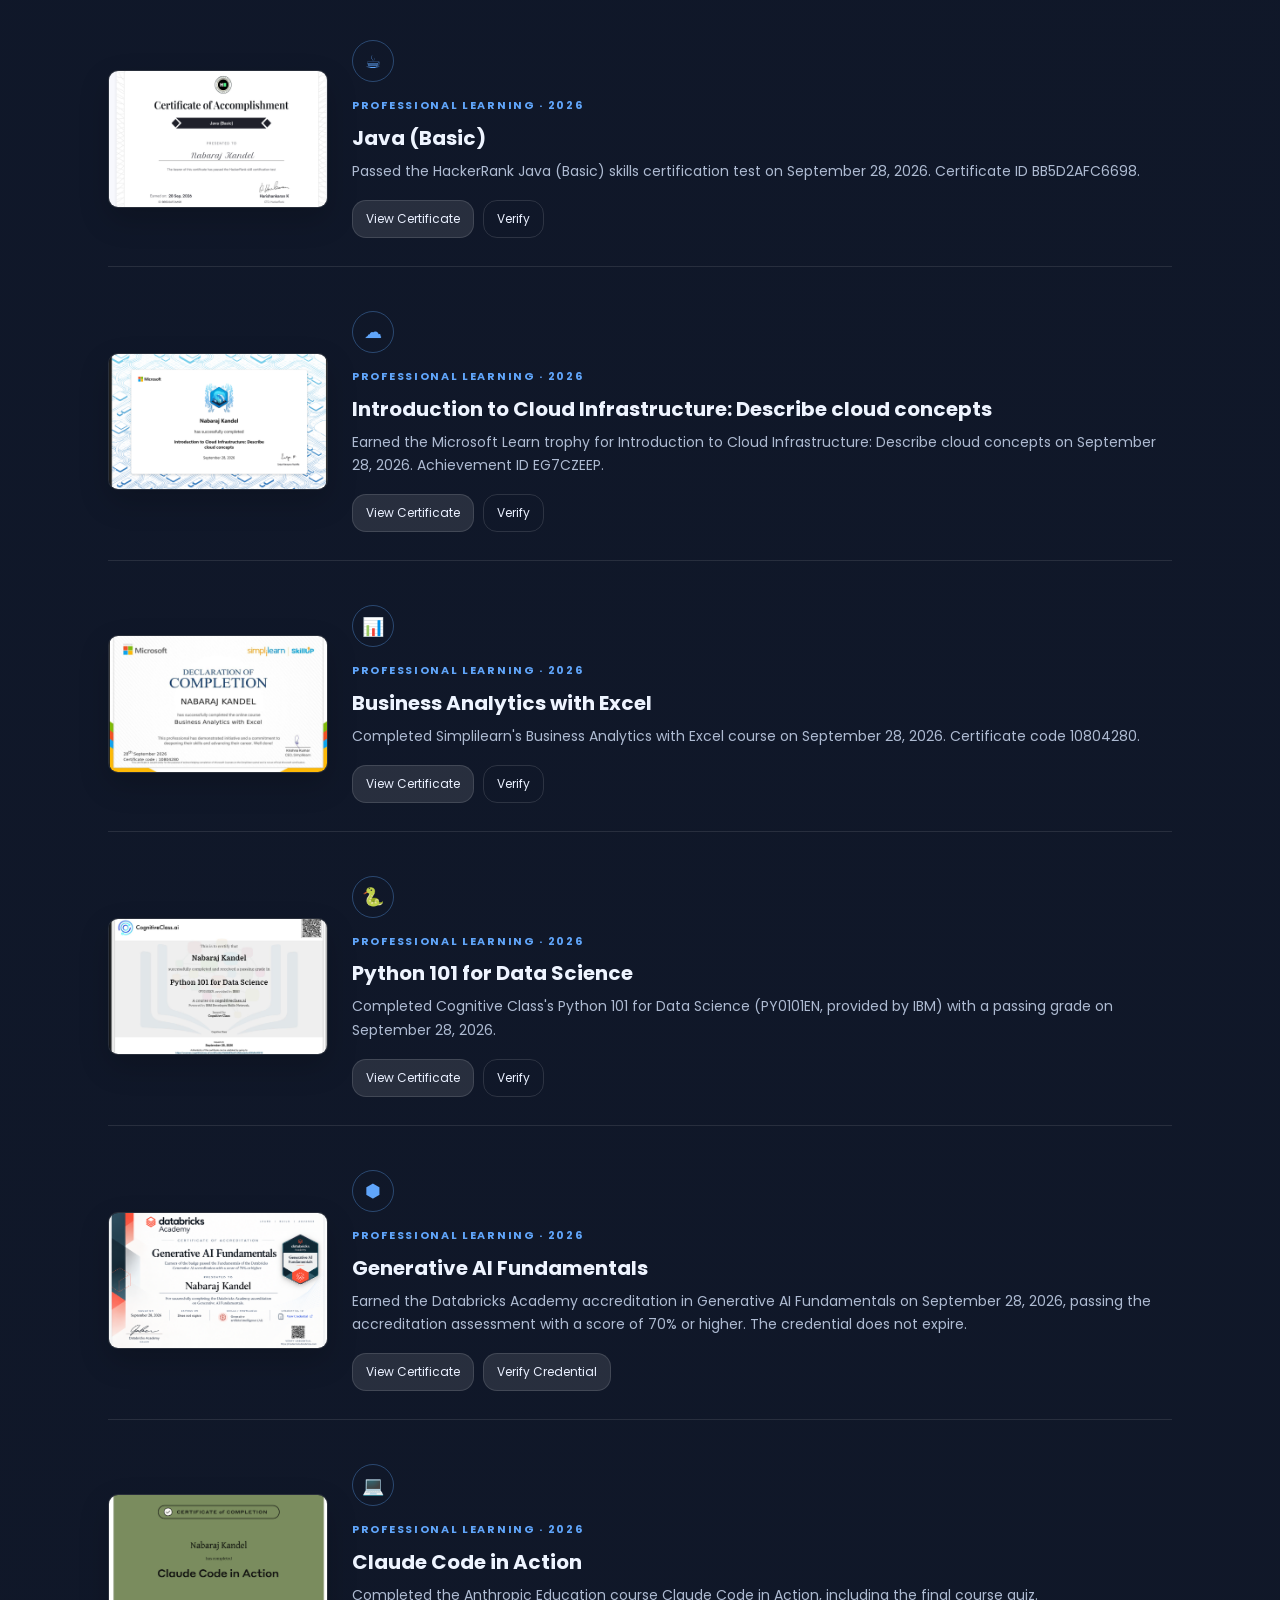
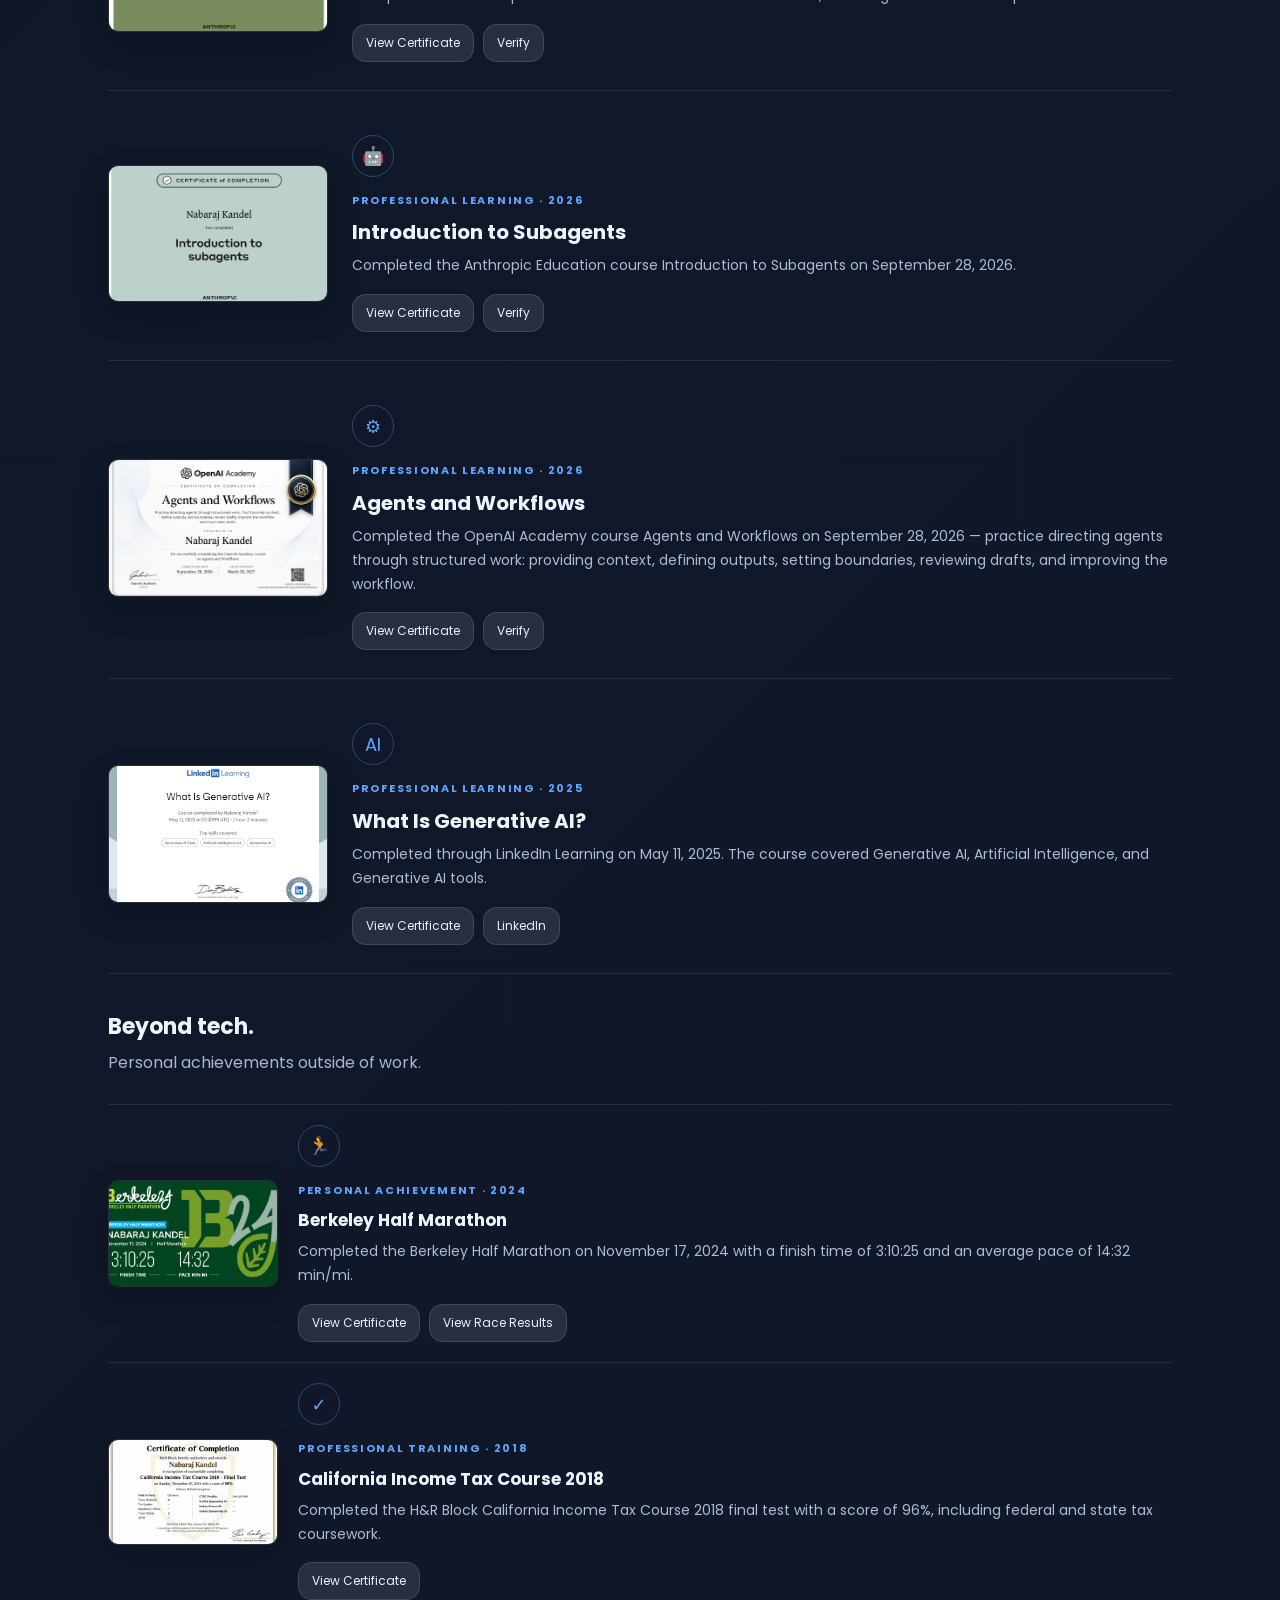
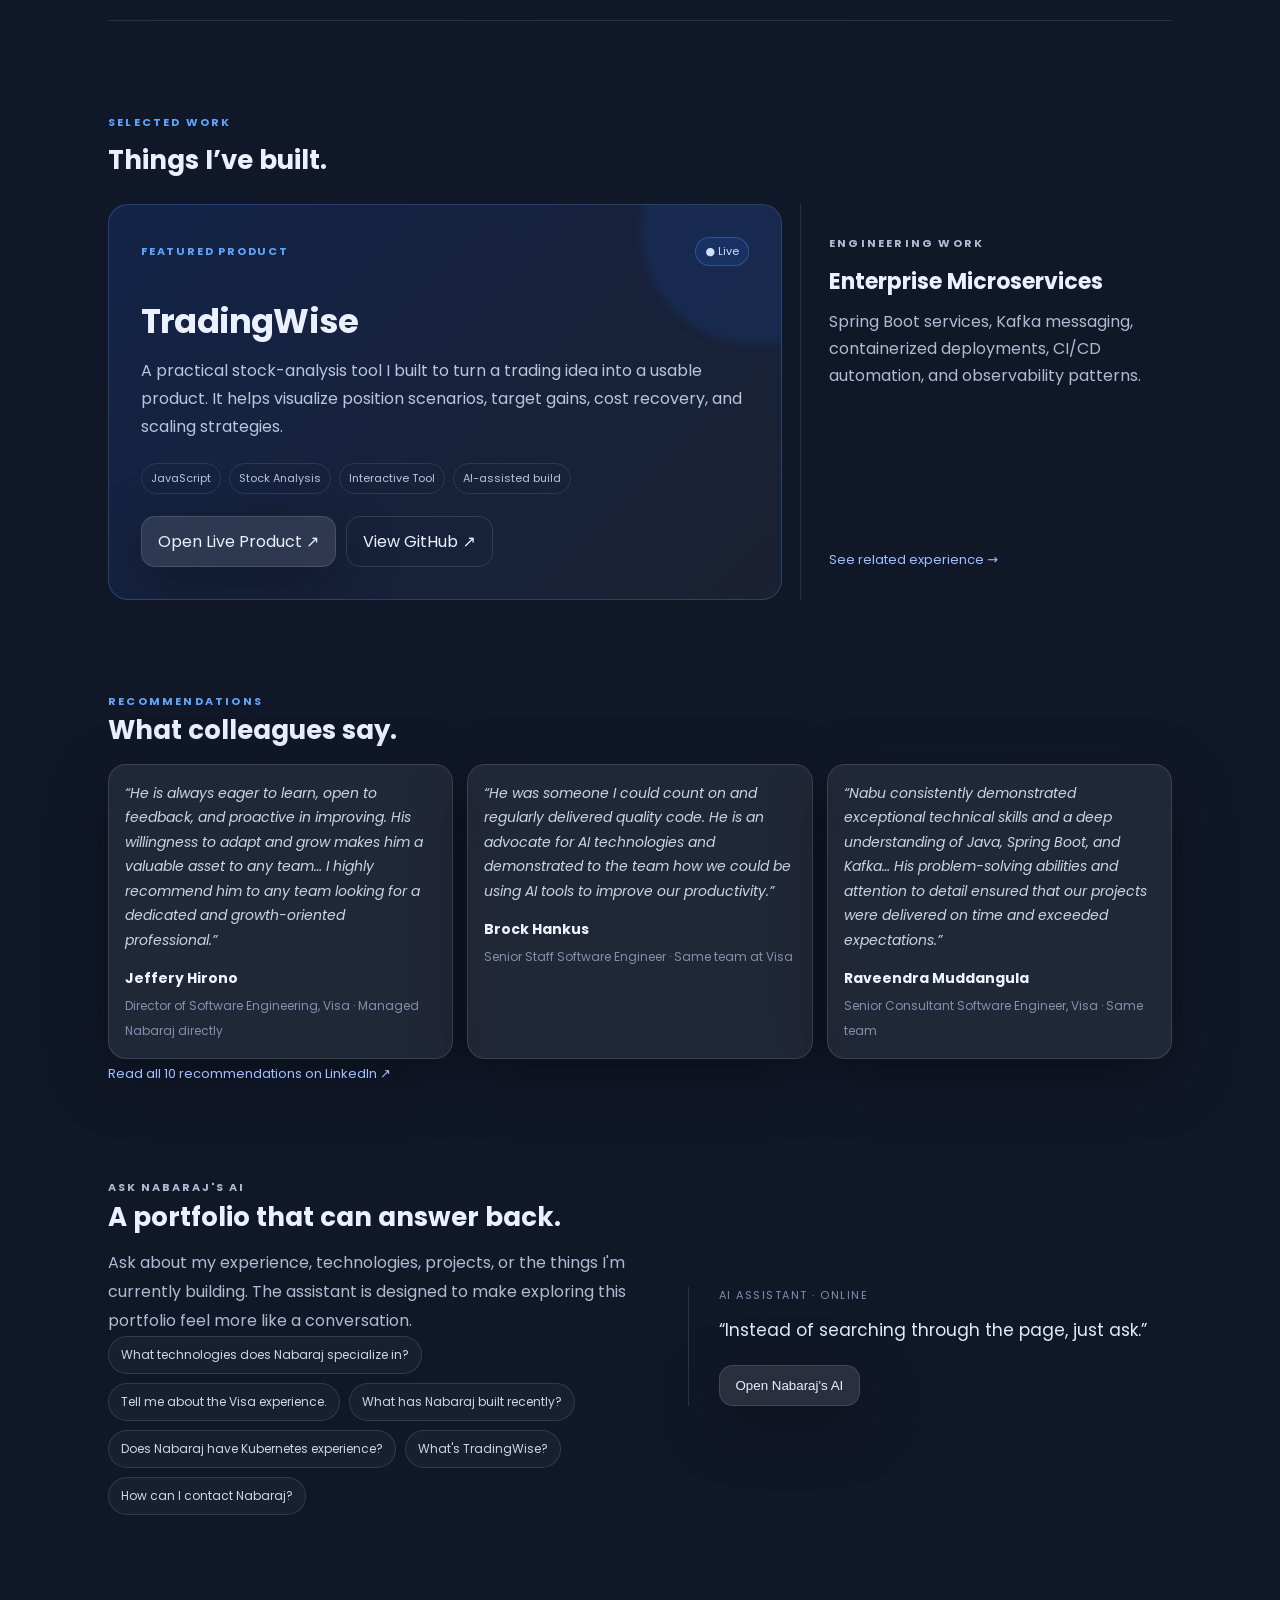
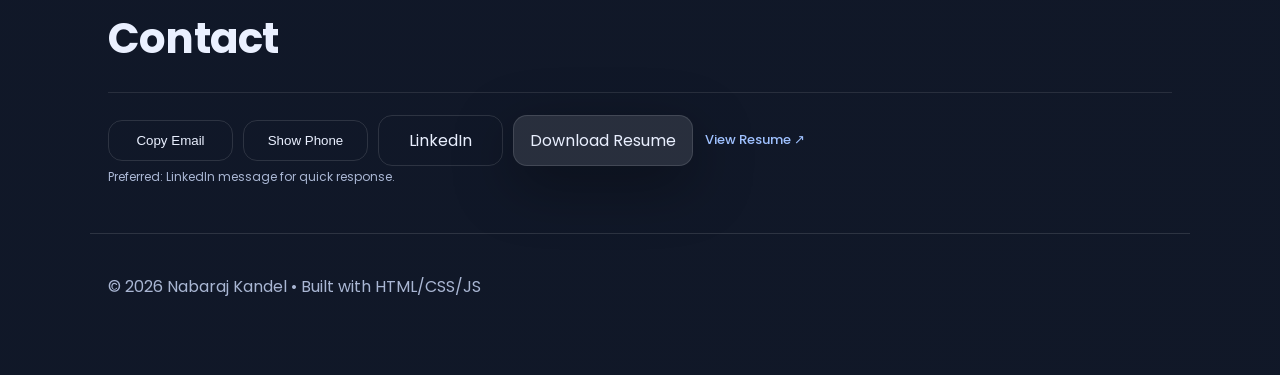
==== commit 02901e85: "Hero resume button: Download -> View (opens in new tab)" ====
--- a/index.html
+++ b/index.html
@@ -52,7 +52,7 @@
   <div id="particles-js" aria-hidden="true"></div>
   <header class="site-header"><nav class="nav"><div class="logo" aria-label="Home">NK</div><button class="nav-toggle" aria-label="Open menu" aria-expanded="false"><span></span><span></span><span></span></button><ul class="nav-links"><li><a href="#about">About</a></li><li><a href="#highlights">Highlights</a></li><li><a href="#skills">Skills</a></li><li><a href="#experience">Experience</a></li><li><a href="#projects">Projects</a></li><li><a href="#contact">Contact</a></li><li><a class="btn btn-small" href="resume.pdf" download>Resume</a></li></ul></nav></header>
   <main>
-    <section class="hero"><div class="hero-inner"><div class="hero-photo-wrap" style="display:flex;align-items:center;justify-content:center;"><img src="profile.jpg" alt="Portrait of Nabaraj Kandel" class="profile-pic" style="border-radius:50%;box-shadow:0 0 0 1px rgba(255,255,255,.14),0 18px 50px rgba(37,99,235,.24);" /></div><div class="hero-text"><p class="hero-eyebrow" style="margin:0 0 10px;color:#60a5fa;font-size:12px;font-weight:700;letter-spacing:2.4px;">SENIOR SOFTWARE ENGINEER</p><p class="availability"><span class="pulse-dot" aria-hidden="true"></span>Open to remote Java roles</p><h1 style="font-size:clamp(38px,5vw,60px);font-weight:800;letter-spacing:-1.8px;margin:0 0 8px;">Nabaraj Kandel</h1><p class="subtitle typing" aria-live="polite" style="font-size:18px;margin:0 0 14px;"></p><p class="hero-intro" style="max-width:700px;margin:0 0 20px;color:#c4cee3;font-size:15px;line-height:1.75;">I build reliable backend systems, cloud-native services, and event-driven applications that solve real business problems. I work AI-assisted — agentic coding tools and LLM-orchestrated workflows — to ship faster without cutting corners.</p><div class="pill-row" aria-label="Key focus areas"><span class="pill">Java / Spring Boot</span><span class="pill">Microservices</span><span class="pill">AWS</span><span class="pill">Kafka</span><span class="pill">CI/CD</span><span class="pill">AI-Assisted Engineering</span></div><div class="buttons"><a class="btn" href="#experience">View Experience</a><a class="btn btn-ghost" href="resume.pdf" download>Download Resume</a><a class="btn btn-ghost" href="https://www.linkedin.com/in/nabaraj-kandel/" target="_blank" rel="noopener">LinkedIn</a></div><div class="mini-stats"><div class="stat"><div class="stat-num">8+</div><div class="stat-label">Years Experience</div></div><div class="stat"><div class="stat-num">Microservices</div><div class="stat-label">Enterprise Systems</div></div><div class="stat"><div class="stat-num">Cloud + DevOps</div><div class="stat-label">AWS / Docker / K8s</div></div></div></div></div></section>
+    <section class="hero"><div class="hero-inner"><div class="hero-photo-wrap" style="display:flex;align-items:center;justify-content:center;"><img src="profile.jpg" alt="Portrait of Nabaraj Kandel" class="profile-pic" style="border-radius:50%;box-shadow:0 0 0 1px rgba(255,255,255,.14),0 18px 50px rgba(37,99,235,.24);" /></div><div class="hero-text"><p class="hero-eyebrow" style="margin:0 0 10px;color:#60a5fa;font-size:12px;font-weight:700;letter-spacing:2.4px;">SENIOR SOFTWARE ENGINEER</p><p class="availability"><span class="pulse-dot" aria-hidden="true"></span>Open to remote Java roles</p><h1 style="font-size:clamp(38px,5vw,60px);font-weight:800;letter-spacing:-1.8px;margin:0 0 8px;">Nabaraj Kandel</h1><p class="subtitle typing" aria-live="polite" style="font-size:18px;margin:0 0 14px;"></p><p class="hero-intro" style="max-width:700px;margin:0 0 20px;color:#c4cee3;font-size:15px;line-height:1.75;">I build reliable backend systems, cloud-native services, and event-driven applications that solve real business problems. I work AI-assisted — agentic coding tools and LLM-orchestrated workflows — to ship faster without cutting corners.</p><div class="pill-row" aria-label="Key focus areas"><span class="pill">Java / Spring Boot</span><span class="pill">Microservices</span><span class="pill">AWS</span><span class="pill">Kafka</span><span class="pill">CI/CD</span><span class="pill">AI-Assisted Engineering</span></div><div class="buttons"><a class="btn" href="#experience">View Experience</a><a class="btn btn-ghost" href="resume.pdf" target="_blank" rel="noopener">View Resume</a><a class="btn btn-ghost" href="https://www.linkedin.com/in/nabaraj-kandel/" target="_blank" rel="noopener">LinkedIn</a></div><div class="mini-stats"><div class="stat"><div class="stat-num">8+</div><div class="stat-label">Years Experience</div></div><div class="stat"><div class="stat-num">Microservices</div><div class="stat-label">Enterprise Systems</div></div><div class="stat"><div class="stat-num">Cloud + DevOps</div><div class="stat-label">AWS / Docker / K8s</div></div></div></div></div></section>
 
     <section id="about" class="section reveal"><div class="about-v2"><div><p class="section-kicker">ABOUT ME</p><h2>Engineering with a focus on reliability, scale, and impact.</h2><p class="about-lead">I’m a Senior Java Software Engineer who enjoys turning complex requirements into simple, dependable systems.</p><p class="about-copy">My work sits at the intersection of backend engineering, distributed systems, cloud infrastructure, and product delivery. I’ve built Spring Boot microservices, integrated event-driven workflows, worked through platform migrations, and supported systems where reliability matters. I also build AI-assisted — using agentic coding tools (Claude Code, Cursor, Copilot) and LLM-orchestrated workflows for code generation, reviews, and documentation, backed by recent Databricks, Anthropic, and OpenAI certifications.</p></div><div class="about-side"><div class="about-side-row"><div class="about-side-label">Primary Focus</div><div class="about-side-value">Backend engineering & distributed systems</div></div><div class="about-side-row"><div class="about-side-label">Architecture</div><div class="about-side-value">Microservices • REST • GraphQL • Event-driven</div></div><div class="about-side-row"><div class="about-side-label">Cloud & Delivery</div><div class="about-side-value">AWS • Docker • Kubernetes • CI/CD</div></div><div class="about-side-row"><div class="about-side-label">Approach</div><div class="about-side-value">Practical engineering, clean APIs, observable systems</div></div></div></div></section>
 
@@ -64,7 +64,7 @@
 
     <section id="projects" class="section reveal"><p class="section-kicker">SELECTED WORK</p><h2>Things I’ve built.</h2><div class="projects-v2"><article class="project-feature"><div class="project-top"><span class="project-label">Featured Product</span><span class="live-badge">● Live</span></div><h3>TradingWise</h3><p>A practical stock-analysis tool I built to turn a trading idea into a usable product. It helps visualize position scenarios, target gains, cost recovery, and scaling strategies.</p><div class="project-meta"><span>JavaScript</span><span>Stock Analysis</span><span>Interactive Tool</span><span>AI-assisted build</span></div><div class="project-actions"><a class="btn" href="https://tradingwise.dev/" target="_blank" rel="noopener">Open Live Product ↗</a><a class="btn btn-ghost" href="https://github.com/Nabu10/TradingWise" target="_blank" rel="noopener">View GitHub ↗</a></div></article><article class="project-side"><div><p class="section-kicker">Engineering Work</p><h3>Enterprise Microservices</h3><p>Spring Boot services, Kafka messaging, containerized deployments, CI/CD automation, and observability patterns.</p></div><a class="project-small-link" href="#experience">See related experience →</a></div></article></div></section>
 
-    <section id="recommendations" class="section reveal"><p class="section-kicker">RECOMMENDATIONS</p><h2>What colleagues say.</h2><div class="grid-3"><figure class="card rec-card"><blockquote>&ldquo;He is always eager to learn, open to feedback, and proactive in improving. His willingness to adapt and grow makes him a valuable asset to any team&hellip; I highly recommend him to any team looking for a dedicated and growth-oriented professional.&rdquo;</blockquote><figcaption><strong>Jeffery Hirono</strong><span>Senior Director, Visa &middot; Managed Nabaraj directly</span></figcaption></figure><figure class="card rec-card"><blockquote>&ldquo;He was someone I could count on and regularly delivered quality code. He is an advocate for AI technologies and demonstrated to the team how we could be using AI tools to improve our productivity.&rdquo;</blockquote><figcaption><strong>Brock Hankus</strong><span>Senior Staff Software Engineer &middot; Same team at Visa</span></figcaption></figure><figure class="card rec-card"><blockquote>&ldquo;Nabu consistently demonstrated exceptional technical skills and a deep understanding of Java, Spring Boot, and Kafka&hellip; His problem-solving abilities and attention to detail ensured that our projects were delivered on time and exceeded expectations.&rdquo;</blockquote><figcaption><strong>Raveendra Muddangula</strong><span>Senior Consultant Software Engineer, Visa &middot; Same team</span></figcaption></figure></div><p class="rec-more"><a href="https://www.linkedin.com/in/nabaraj-kandel/details/recommendations/" target="_blank" rel="noopener">Read all 10 recommendations on LinkedIn &nearr;</a></p></section>
+    <section id="recommendations" class="section reveal"><p class="section-kicker">RECOMMENDATIONS</p><h2>What colleagues say.</h2><div class="grid-3"><figure class="card rec-card"><blockquote>&ldquo;He is always eager to learn, open to feedback, and proactive in improving. His willingness to adapt and grow makes him a valuable asset to any team&hellip; I highly recommend him to any team looking for a dedicated and growth-oriented professional.&rdquo;</blockquote><figcaption><strong>Jeffery Hirono</strong><span>Director of Software Engineering, Visa &middot; Managed Nabaraj directly</span></figcaption></figure><figure class="card rec-card"><blockquote>&ldquo;He was someone I could count on and regularly delivered quality code. He is an advocate for AI technologies and demonstrated to the team how we could be using AI tools to improve our productivity.&rdquo;</blockquote><figcaption><strong>Brock Hankus</strong><span>Senior Staff Software Engineer &middot; Same team at Visa</span></figcaption></figure><figure class="card rec-card"><blockquote>&ldquo;Nabu consistently demonstrated exceptional technical skills and a deep understanding of Java, Spring Boot, and Kafka&hellip; His problem-solving abilities and attention to detail ensured that our projects were delivered on time and exceeded expectations.&rdquo;</blockquote><figcaption><strong>Raveendra Muddangula</strong><span>Senior Consultant Software Engineer, Visa &middot; Same team</span></figcaption></figure></div><p class="rec-more"><a href="https://www.linkedin.com/in/nabaraj-kandel/details/recommendations/" target="_blank" rel="noopener">Read all 10 recommendations on LinkedIn &nearr;</a></p></section>
 
     <section id="contact" class="section reveal"><h2>Contact</h2><div class="contact-box"><button class="btn btn-ghost" id="copyEmailBtn" type="button">Copy Email</button><button class="btn btn-ghost" id="showPhoneBtn" type="button">Show Phone</button><a class="btn btn-ghost" id="phoneLink" href="#" style="display:none;"></a><a class="btn btn-ghost" href="https://www.linkedin.com/in/nabaraj-kandel/" target="_blank" rel="noopener">LinkedIn</a><a class="btn" href="resume.pdf" download>Download Resume</a></div><p class="muted tiny" id="copyStatus" role="status" aria-live="polite"></p><p class="muted tiny">Preferred: LinkedIn message for quick response.</p></section>
     <footer class="footer"><p>© <span id="year"></span> Nabaraj Kandel • Built with HTML/CSS/JS</p></footer>
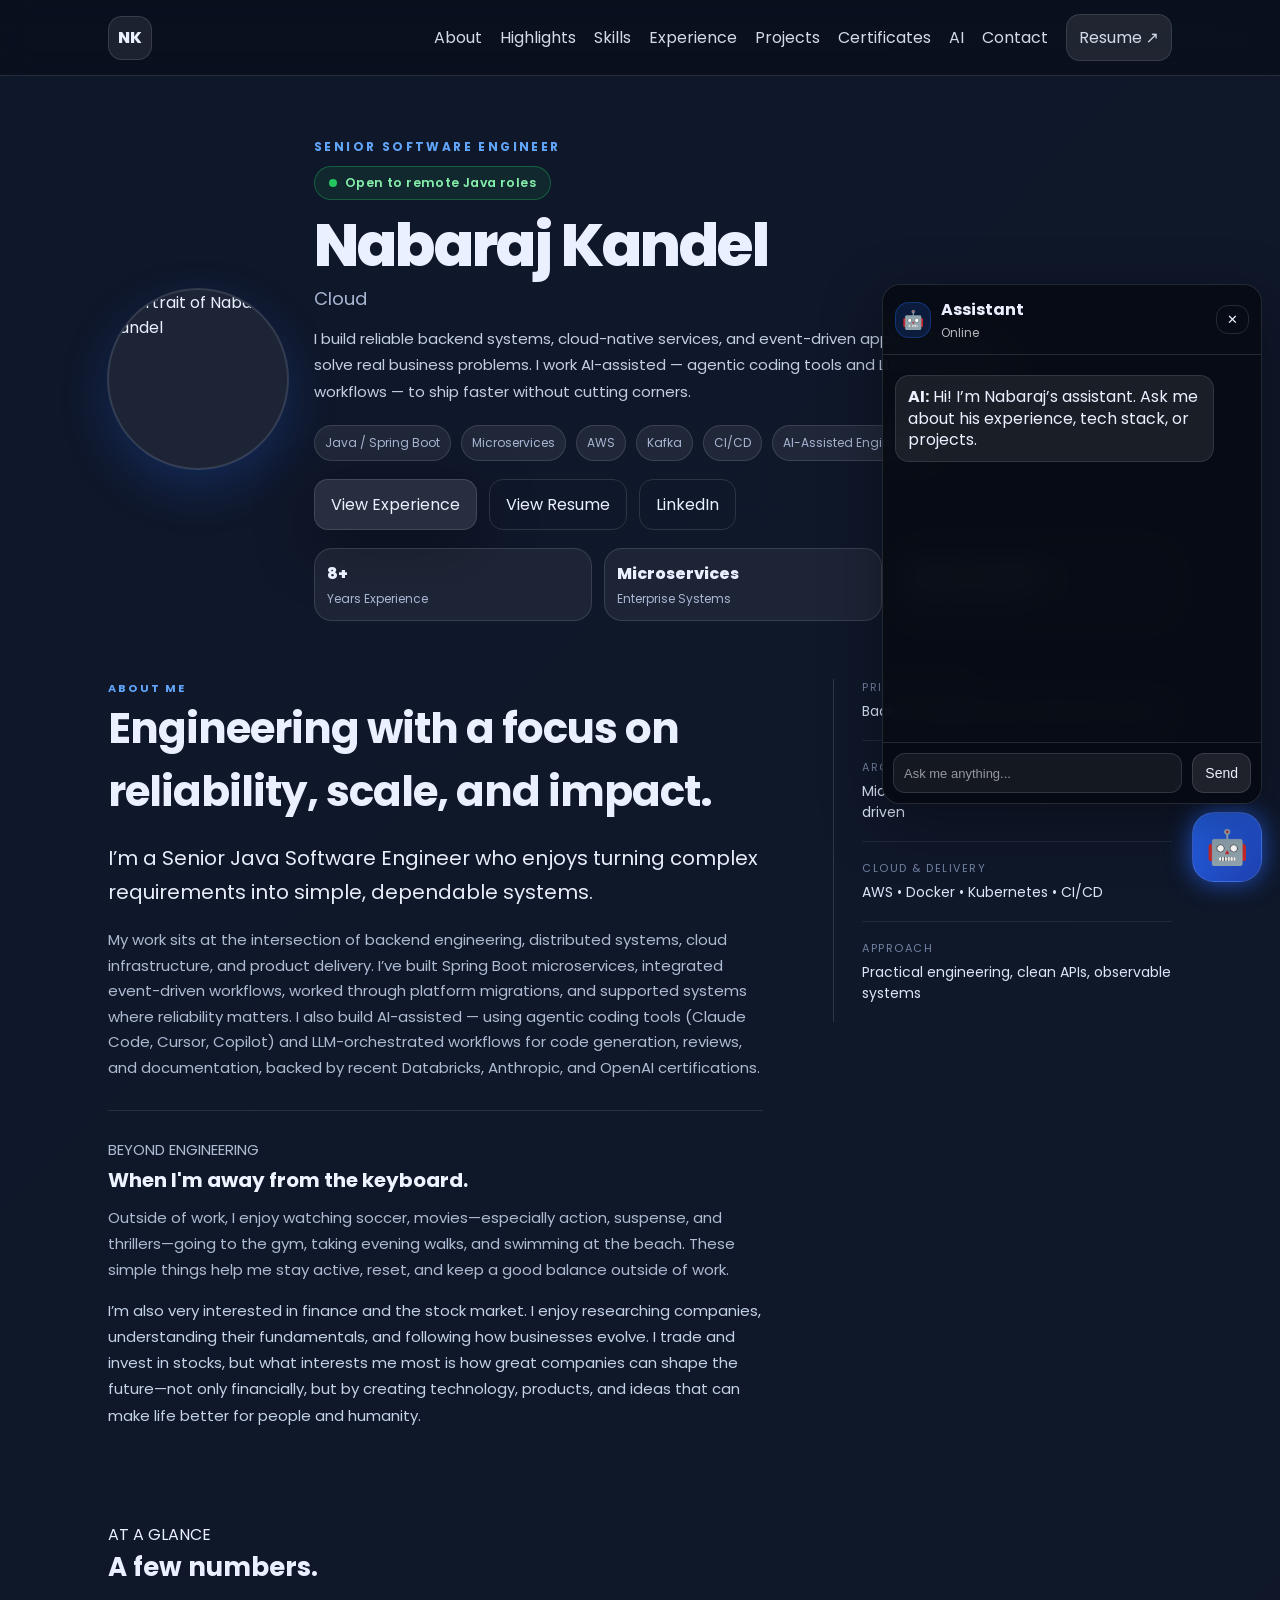
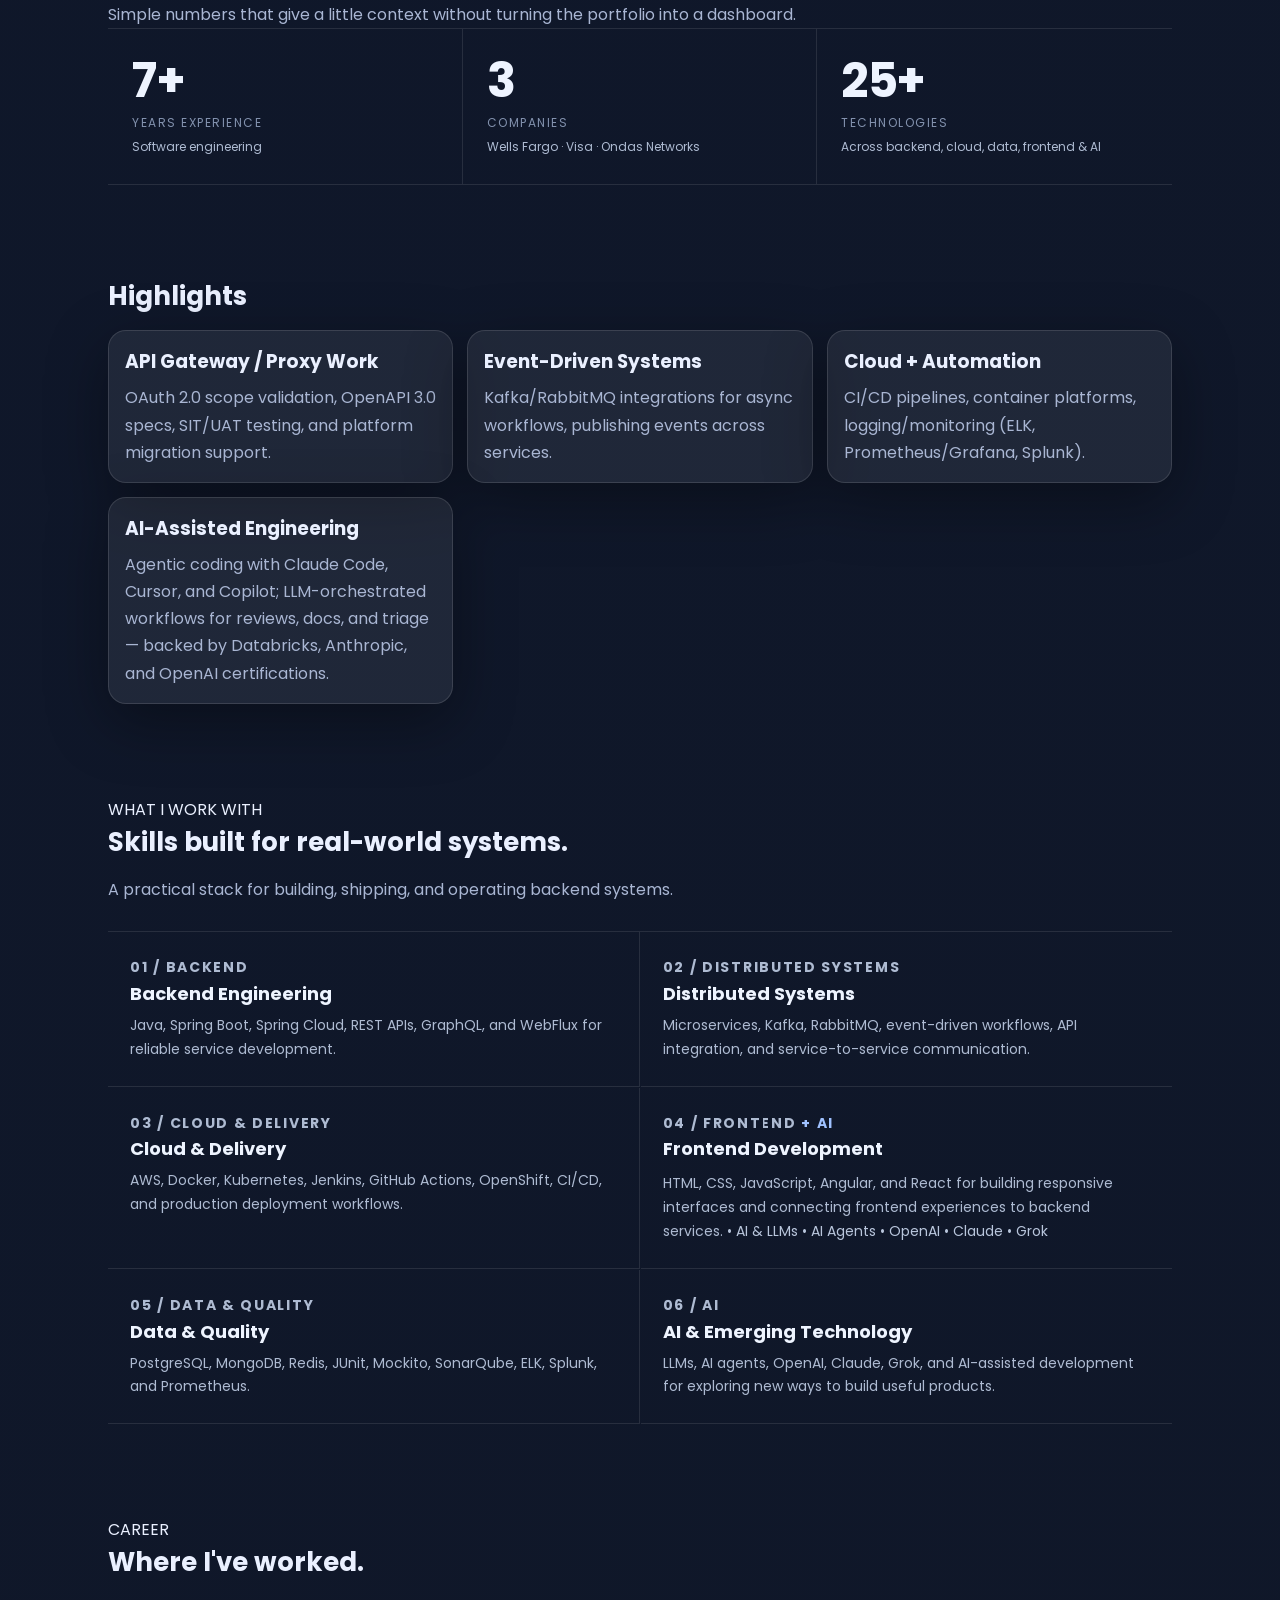
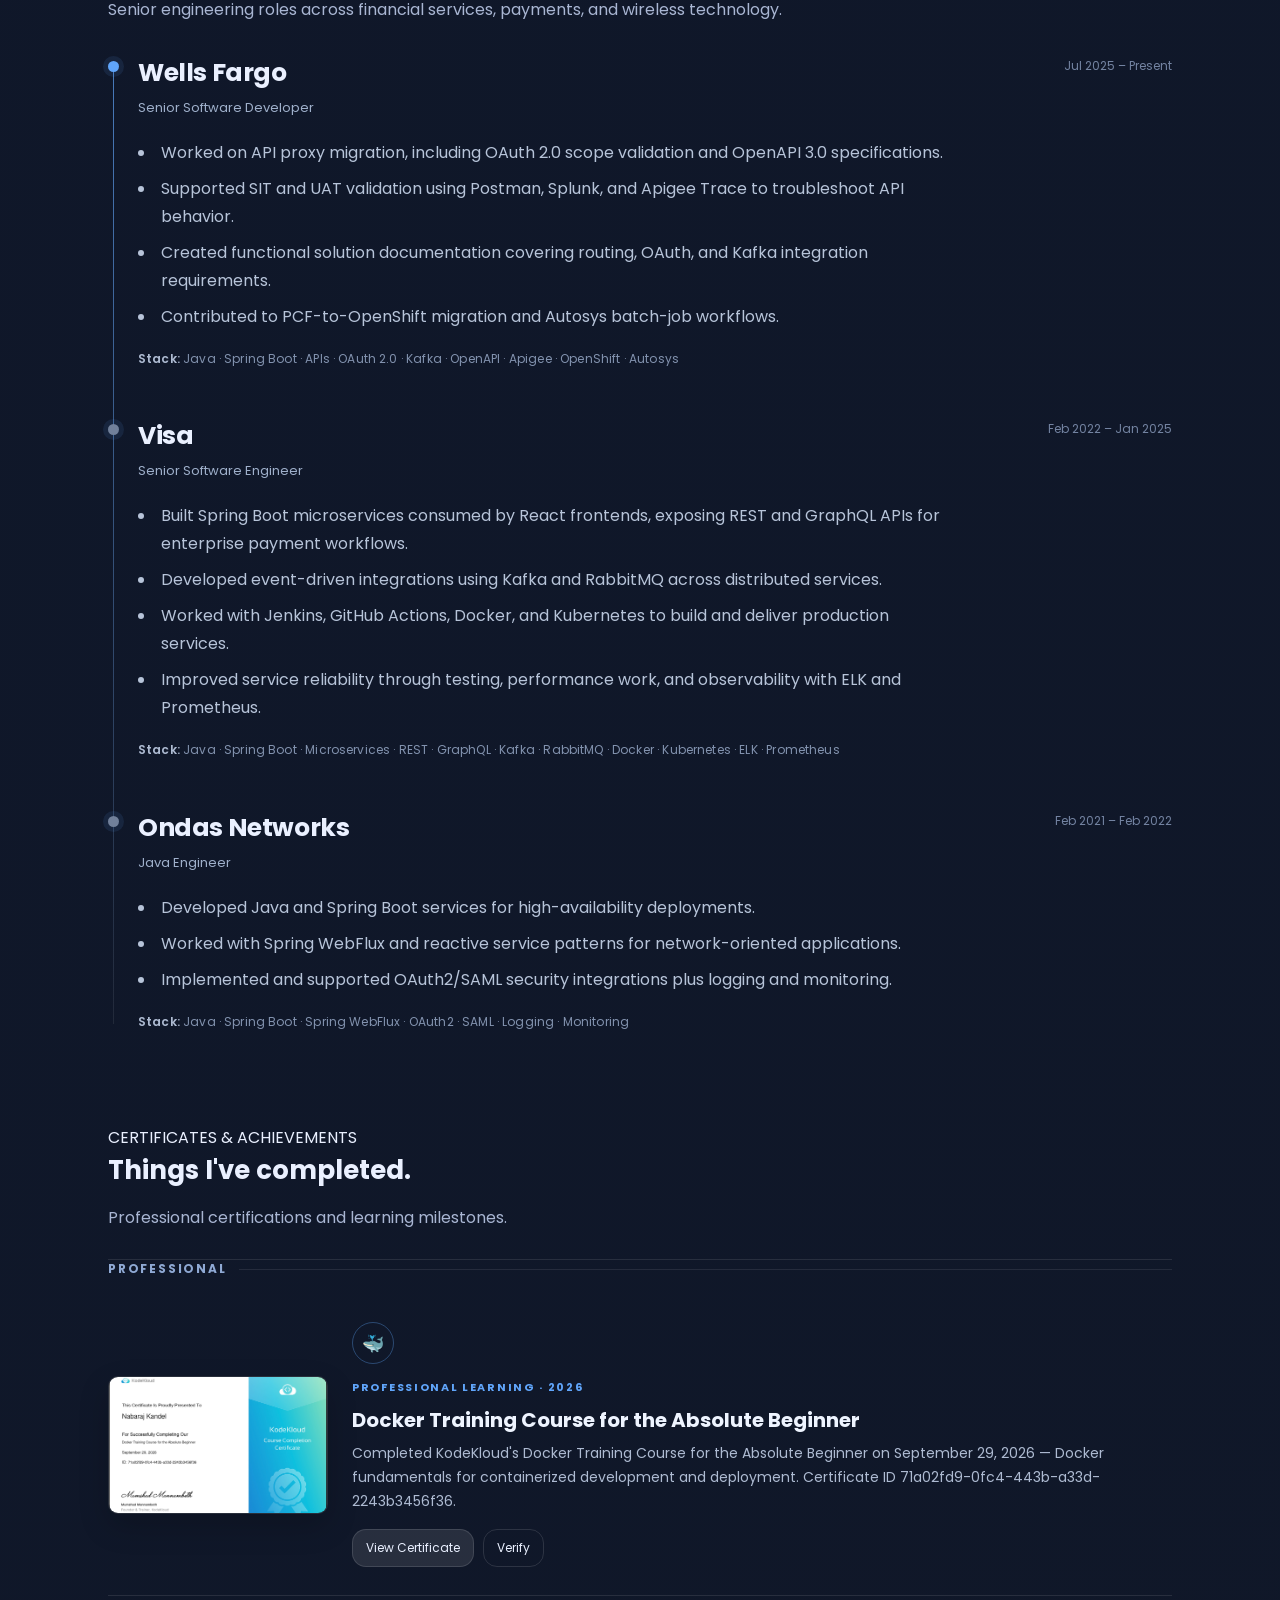
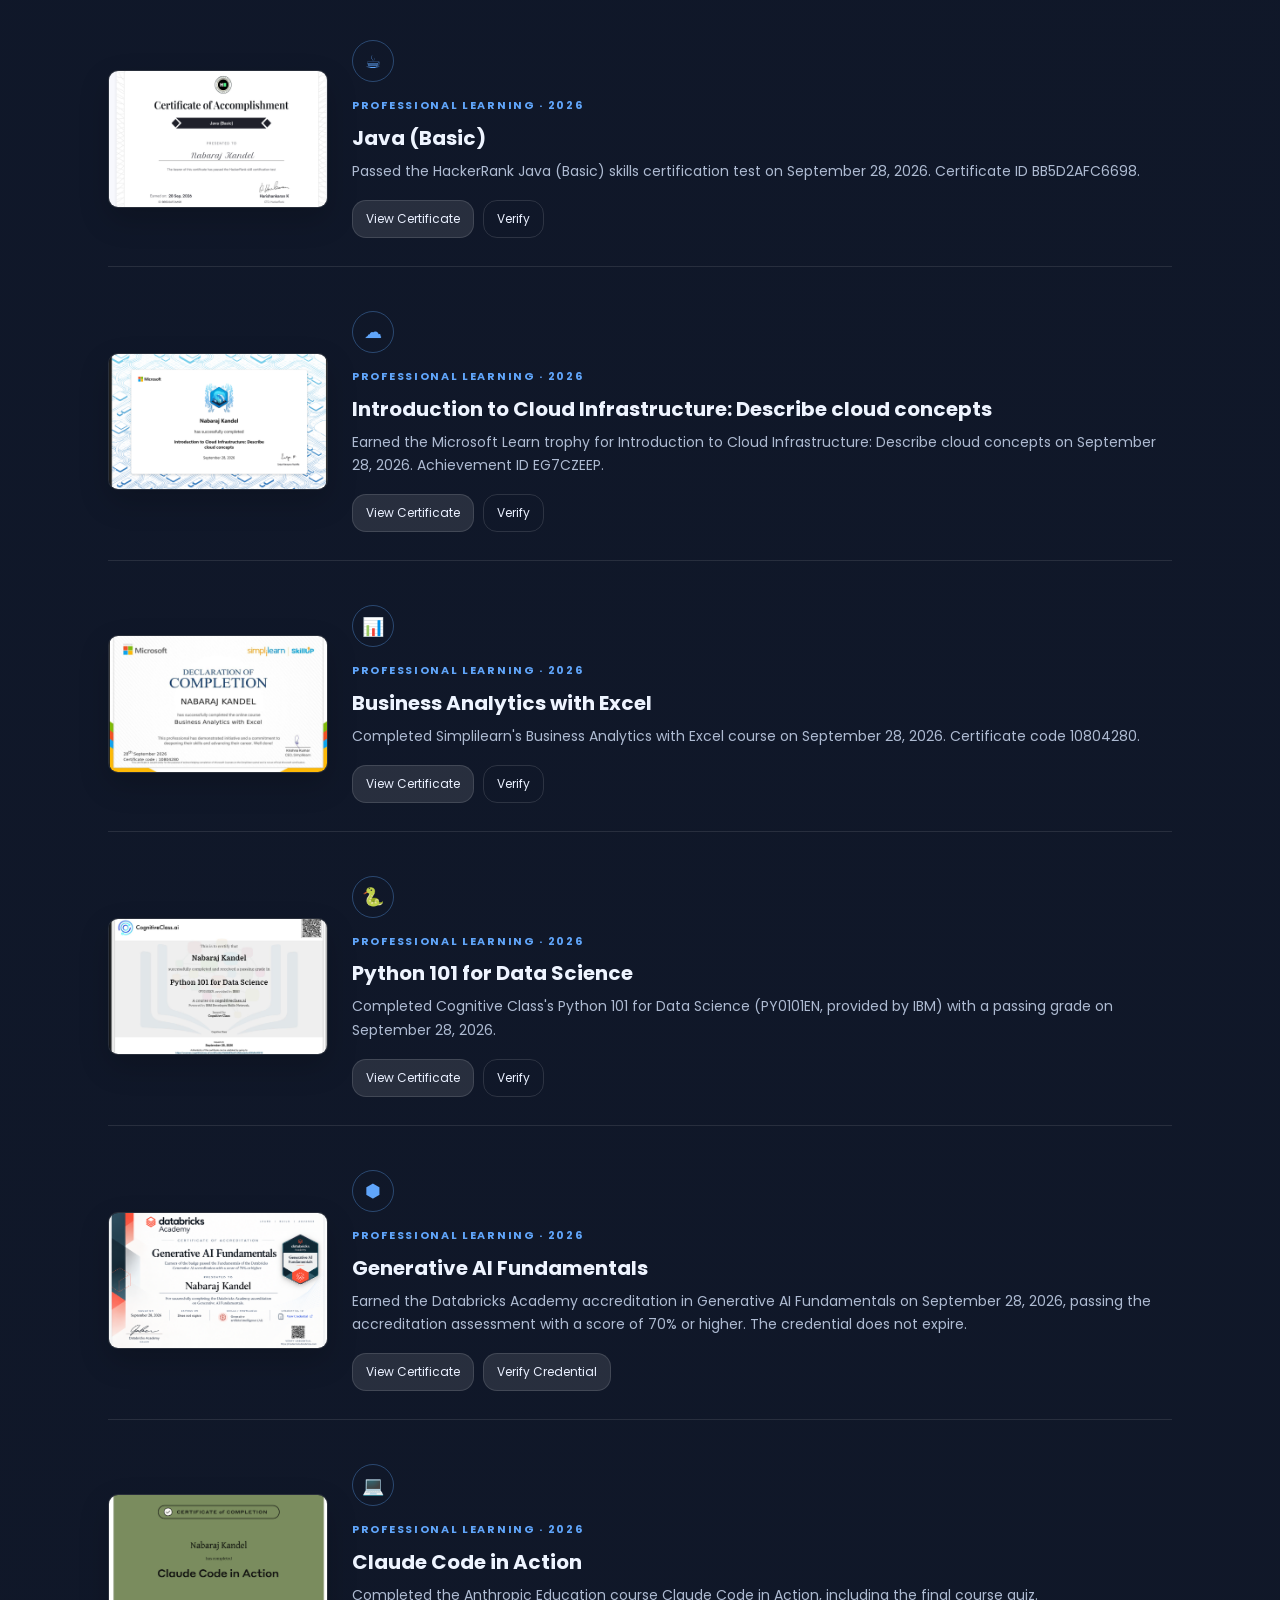
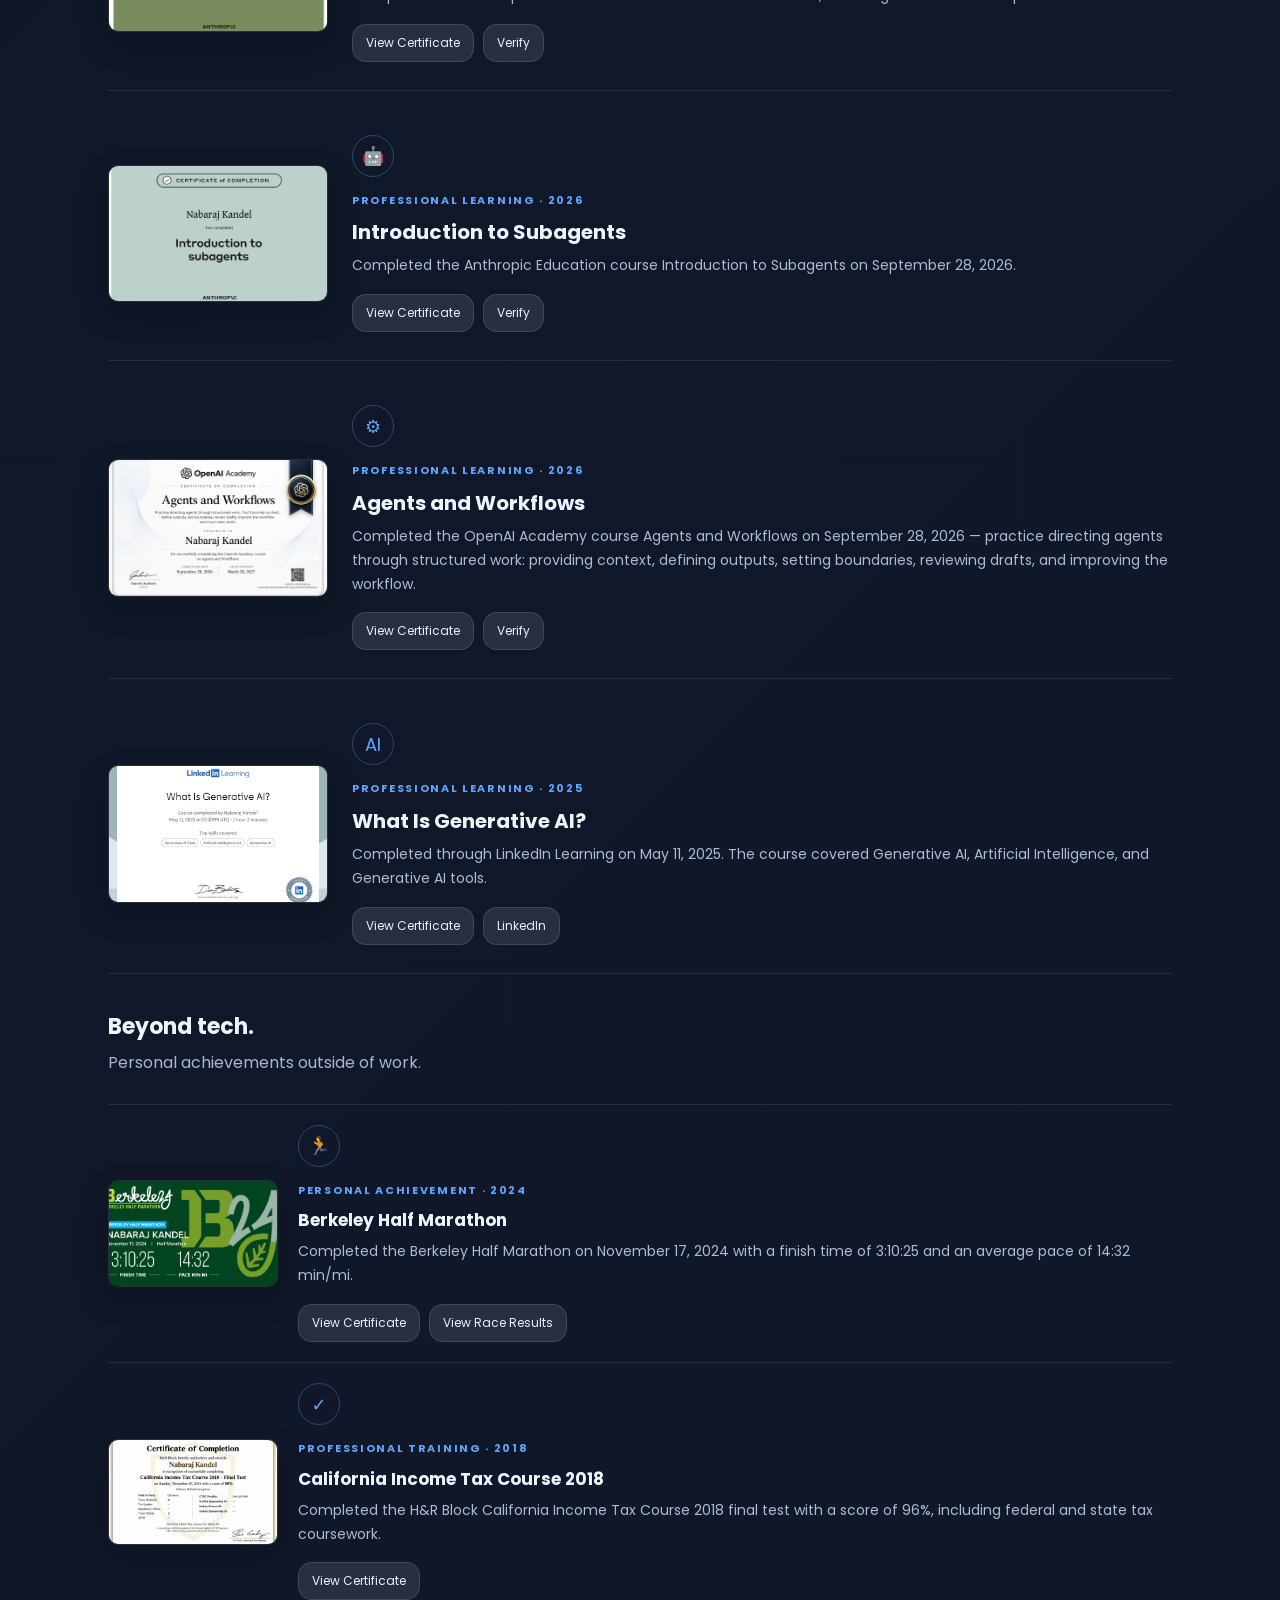
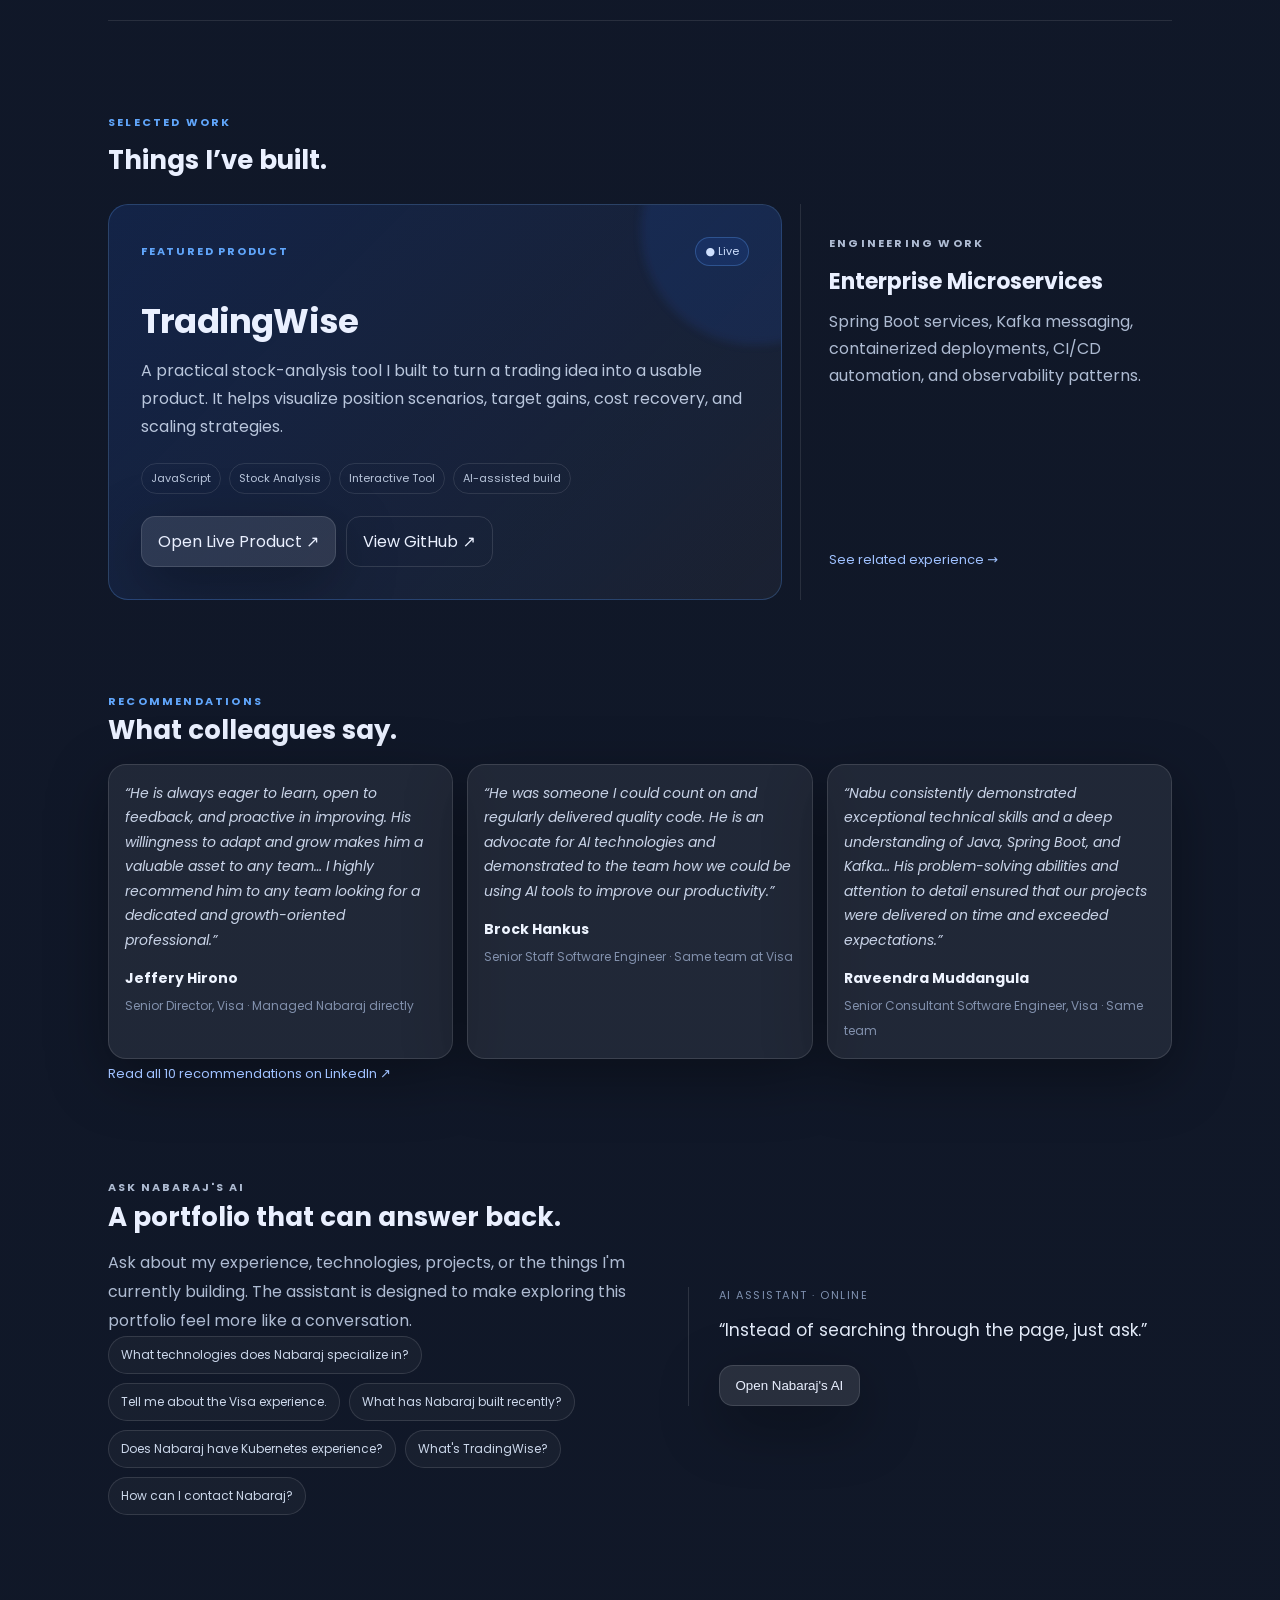
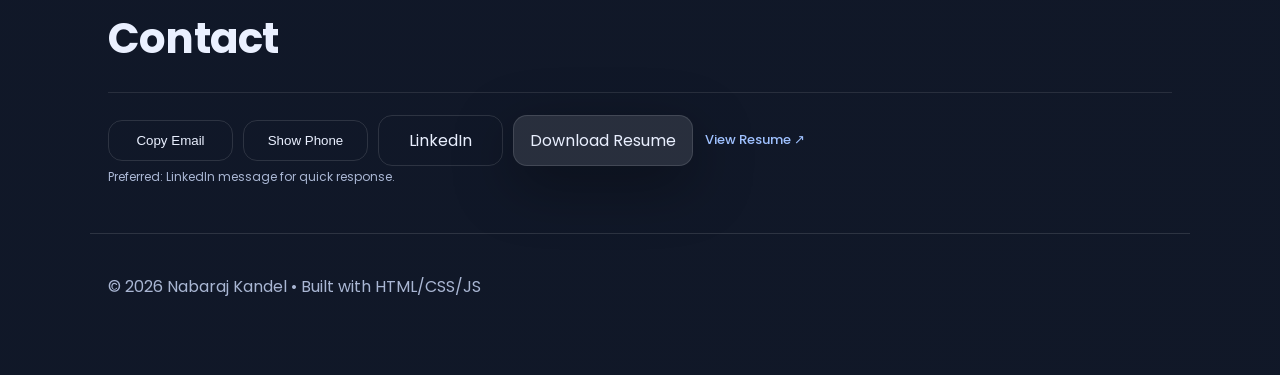
==== commit a6e4c761: "Merge pull request #18 from Nabu10/site-polish Hero resume button: Download -> View (opens in new ta" ====
--- a/index.html
+++ b/index.html
@@ -64,7 +64,7 @@
 
     <section id="projects" class="section reveal"><p class="section-kicker">SELECTED WORK</p><h2>Things I’ve built.</h2><div class="projects-v2"><article class="project-feature"><div class="project-top"><span class="project-label">Featured Product</span><span class="live-badge">● Live</span></div><h3>TradingWise</h3><p>A practical stock-analysis tool I built to turn a trading idea into a usable product. It helps visualize position scenarios, target gains, cost recovery, and scaling strategies.</p><div class="project-meta"><span>JavaScript</span><span>Stock Analysis</span><span>Interactive Tool</span><span>AI-assisted build</span></div><div class="project-actions"><a class="btn" href="https://tradingwise.dev/" target="_blank" rel="noopener">Open Live Product ↗</a><a class="btn btn-ghost" href="https://github.com/Nabu10/TradingWise" target="_blank" rel="noopener">View GitHub ↗</a></div></article><article class="project-side"><div><p class="section-kicker">Engineering Work</p><h3>Enterprise Microservices</h3><p>Spring Boot services, Kafka messaging, containerized deployments, CI/CD automation, and observability patterns.</p></div><a class="project-small-link" href="#experience">See related experience →</a></div></article></div></section>
 
-    <section id="recommendations" class="section reveal"><p class="section-kicker">RECOMMENDATIONS</p><h2>What colleagues say.</h2><div class="grid-3"><figure class="card rec-card"><blockquote>&ldquo;He is always eager to learn, open to feedback, and proactive in improving. His willingness to adapt and grow makes him a valuable asset to any team&hellip; I highly recommend him to any team looking for a dedicated and growth-oriented professional.&rdquo;</blockquote><figcaption><strong>Jeffery Hirono</strong><span>Director of Software Engineering, Visa &middot; Managed Nabaraj directly</span></figcaption></figure><figure class="card rec-card"><blockquote>&ldquo;He was someone I could count on and regularly delivered quality code. He is an advocate for AI technologies and demonstrated to the team how we could be using AI tools to improve our productivity.&rdquo;</blockquote><figcaption><strong>Brock Hankus</strong><span>Senior Staff Software Engineer &middot; Same team at Visa</span></figcaption></figure><figure class="card rec-card"><blockquote>&ldquo;Nabu consistently demonstrated exceptional technical skills and a deep understanding of Java, Spring Boot, and Kafka&hellip; His problem-solving abilities and attention to detail ensured that our projects were delivered on time and exceeded expectations.&rdquo;</blockquote><figcaption><strong>Raveendra Muddangula</strong><span>Senior Consultant Software Engineer, Visa &middot; Same team</span></figcaption></figure></div><p class="rec-more"><a href="https://www.linkedin.com/in/nabaraj-kandel/details/recommendations/" target="_blank" rel="noopener">Read all 10 recommendations on LinkedIn &nearr;</a></p></section>
+    <section id="recommendations" class="section reveal"><p class="section-kicker">RECOMMENDATIONS</p><h2>What colleagues say.</h2><div class="grid-3"><figure class="card rec-card"><blockquote>&ldquo;He is always eager to learn, open to feedback, and proactive in improving. His willingness to adapt and grow makes him a valuable asset to any team&hellip; I highly recommend him to any team looking for a dedicated and growth-oriented professional.&rdquo;</blockquote><figcaption><strong>Jeffery Hirono</strong><span>Senior Director, Visa &middot; Managed Nabaraj directly</span></figcaption></figure><figure class="card rec-card"><blockquote>&ldquo;He was someone I could count on and regularly delivered quality code. He is an advocate for AI technologies and demonstrated to the team how we could be using AI tools to improve our productivity.&rdquo;</blockquote><figcaption><strong>Brock Hankus</strong><span>Senior Staff Software Engineer &middot; Same team at Visa</span></figcaption></figure><figure class="card rec-card"><blockquote>&ldquo;Nabu consistently demonstrated exceptional technical skills and a deep understanding of Java, Spring Boot, and Kafka&hellip; His problem-solving abilities and attention to detail ensured that our projects were delivered on time and exceeded expectations.&rdquo;</blockquote><figcaption><strong>Raveendra Muddangula</strong><span>Senior Consultant Software Engineer, Visa &middot; Same team</span></figcaption></figure></div><p class="rec-more"><a href="https://www.linkedin.com/in/nabaraj-kandel/details/recommendations/" target="_blank" rel="noopener">Read all 10 recommendations on LinkedIn &nearr;</a></p></section>
 
     <section id="contact" class="section reveal"><h2>Contact</h2><div class="contact-box"><button class="btn btn-ghost" id="copyEmailBtn" type="button">Copy Email</button><button class="btn btn-ghost" id="showPhoneBtn" type="button">Show Phone</button><a class="btn btn-ghost" id="phoneLink" href="#" style="display:none;"></a><a class="btn btn-ghost" href="https://www.linkedin.com/in/nabaraj-kandel/" target="_blank" rel="noopener">LinkedIn</a><a class="btn" href="resume.pdf" download>Download Resume</a></div><p class="muted tiny" id="copyStatus" role="status" aria-live="polite"></p><p class="muted tiny">Preferred: LinkedIn message for quick response.</p></section>
     <footer class="footer"><p>© <span id="year"></span> Nabaraj Kandel • Built with HTML/CSS/JS</p></footer>
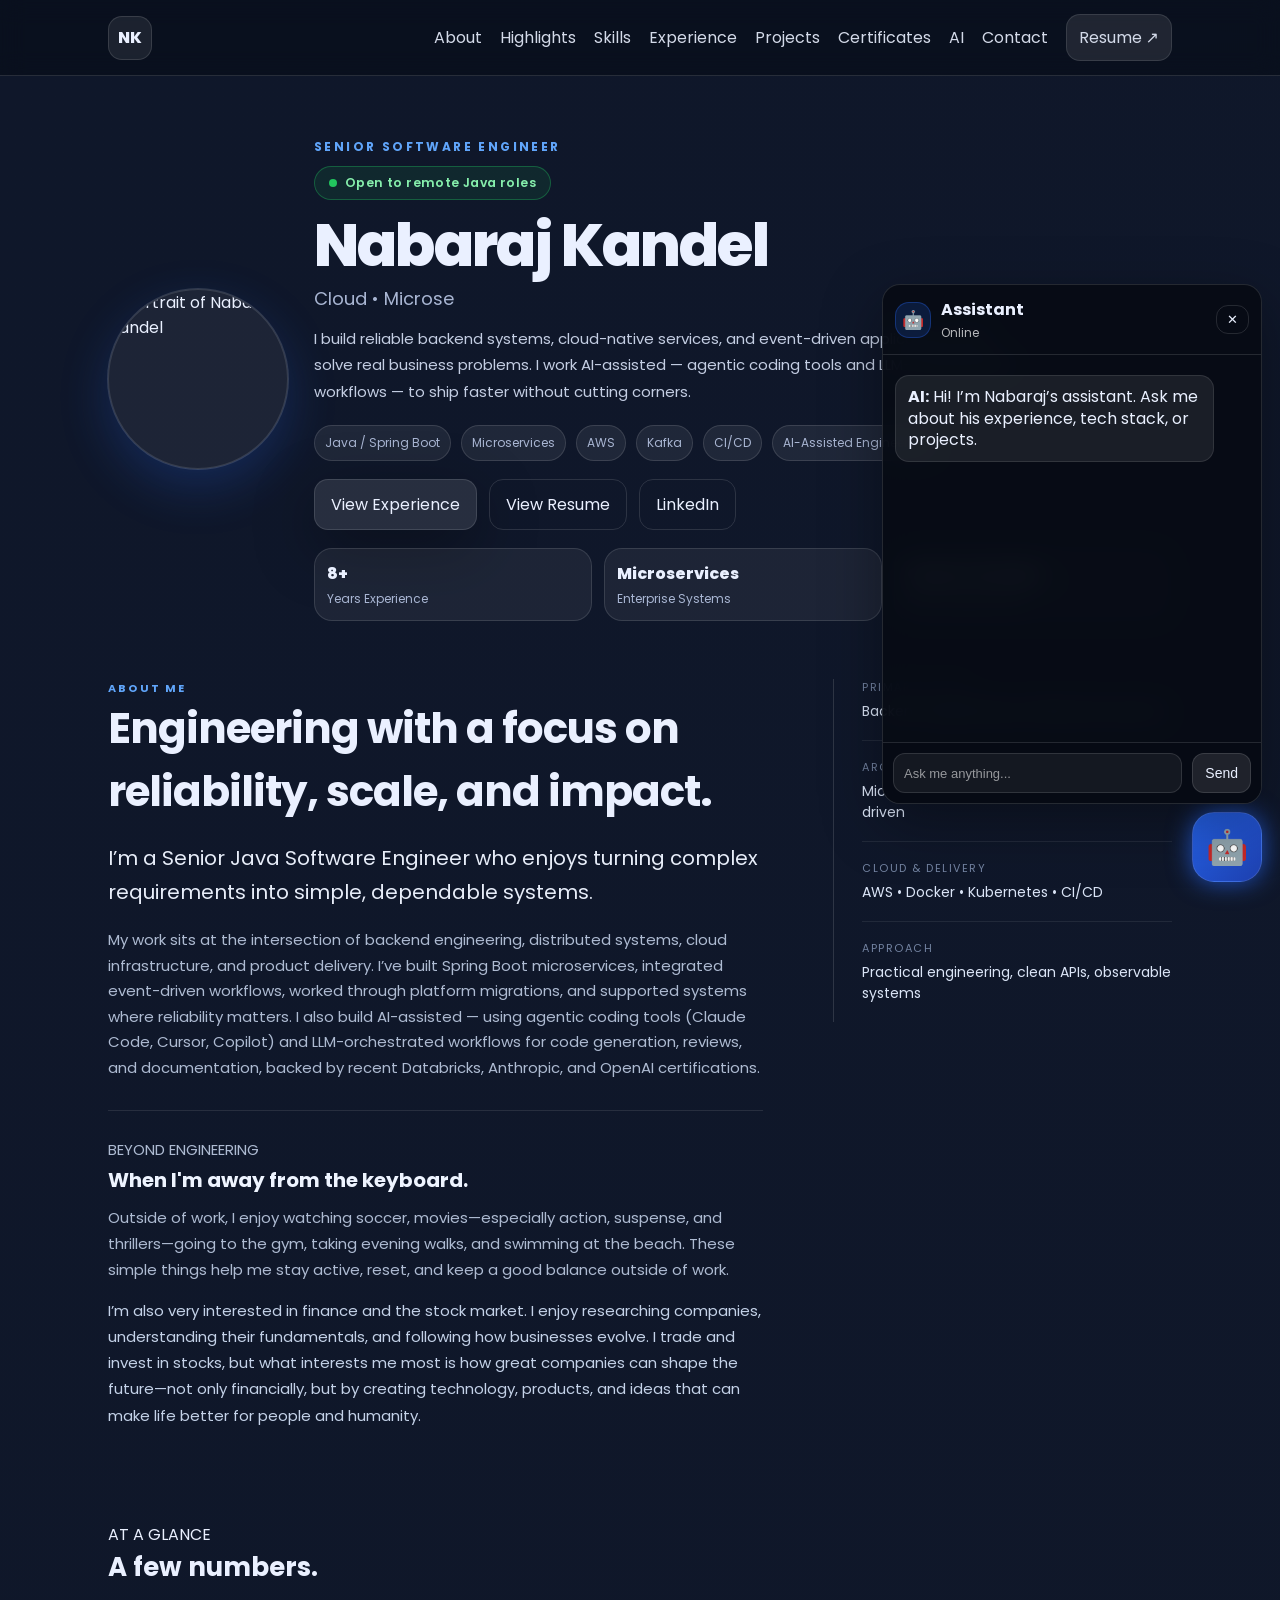
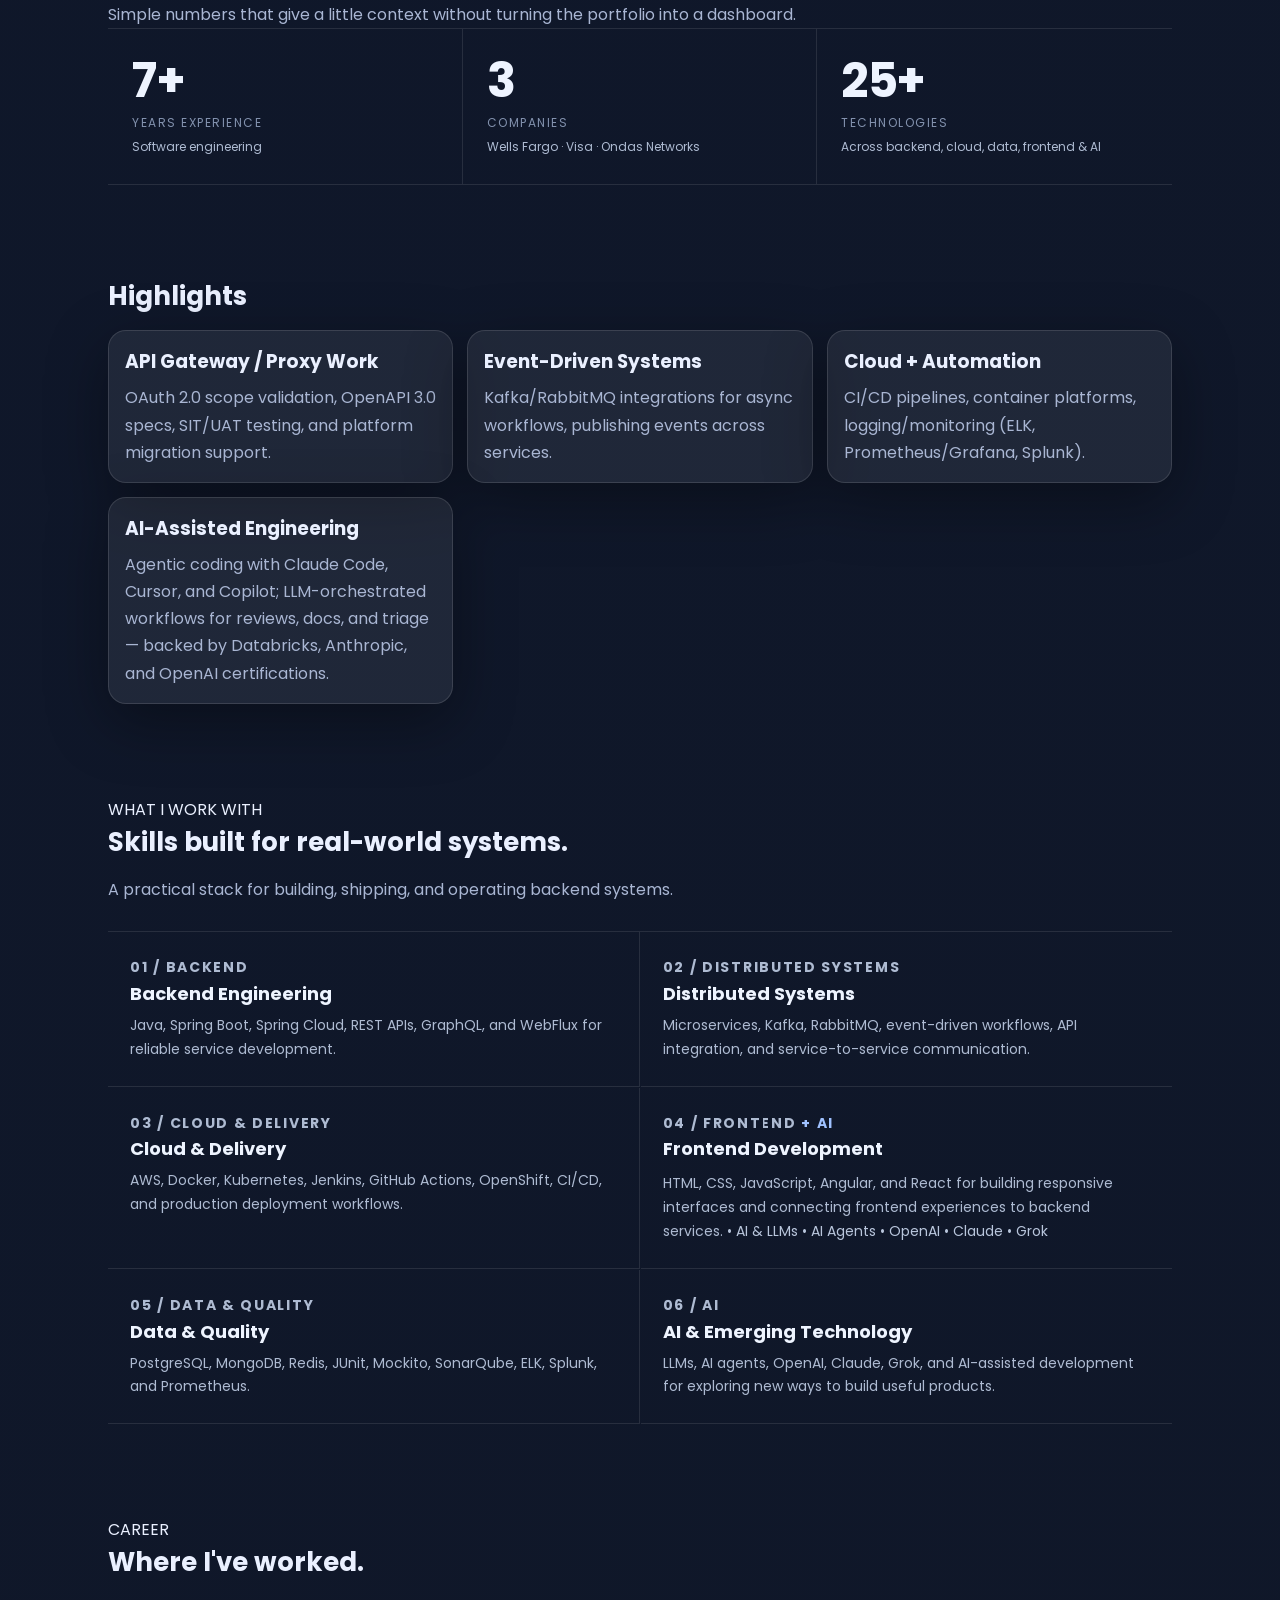
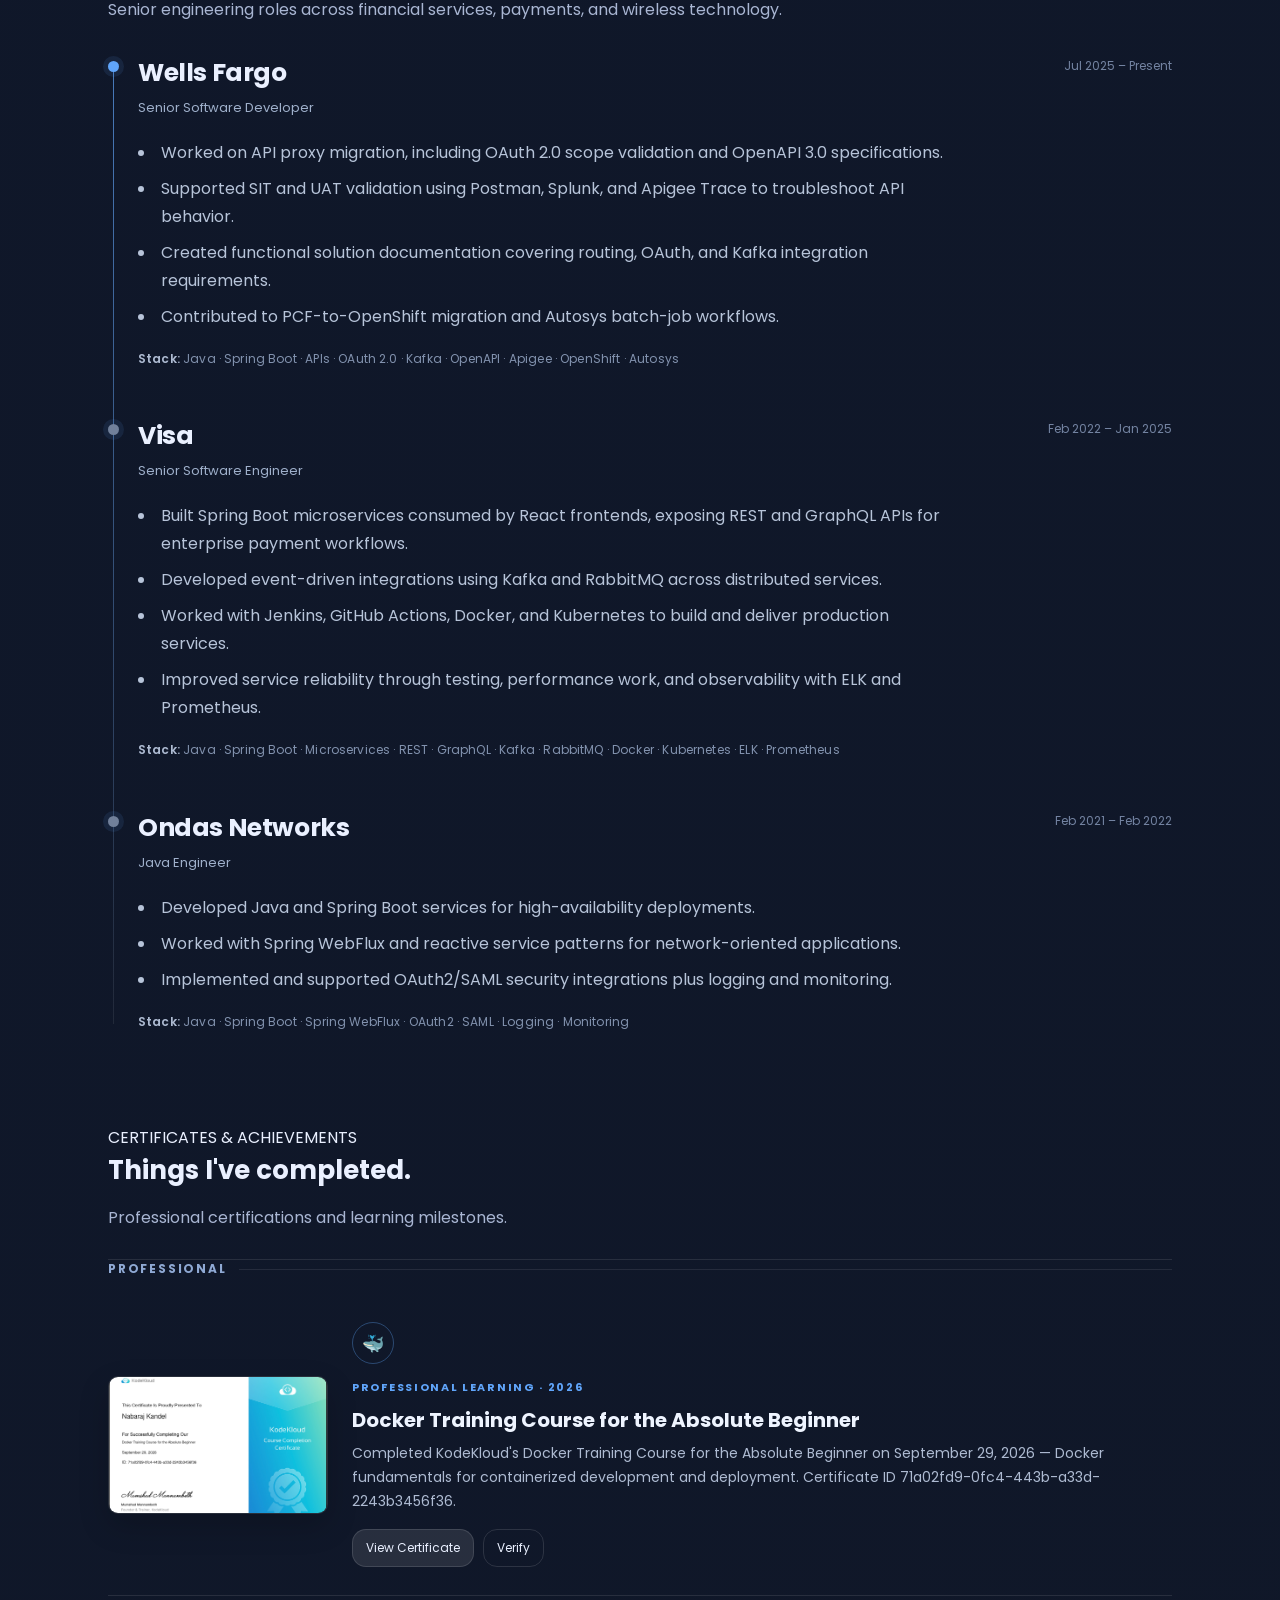
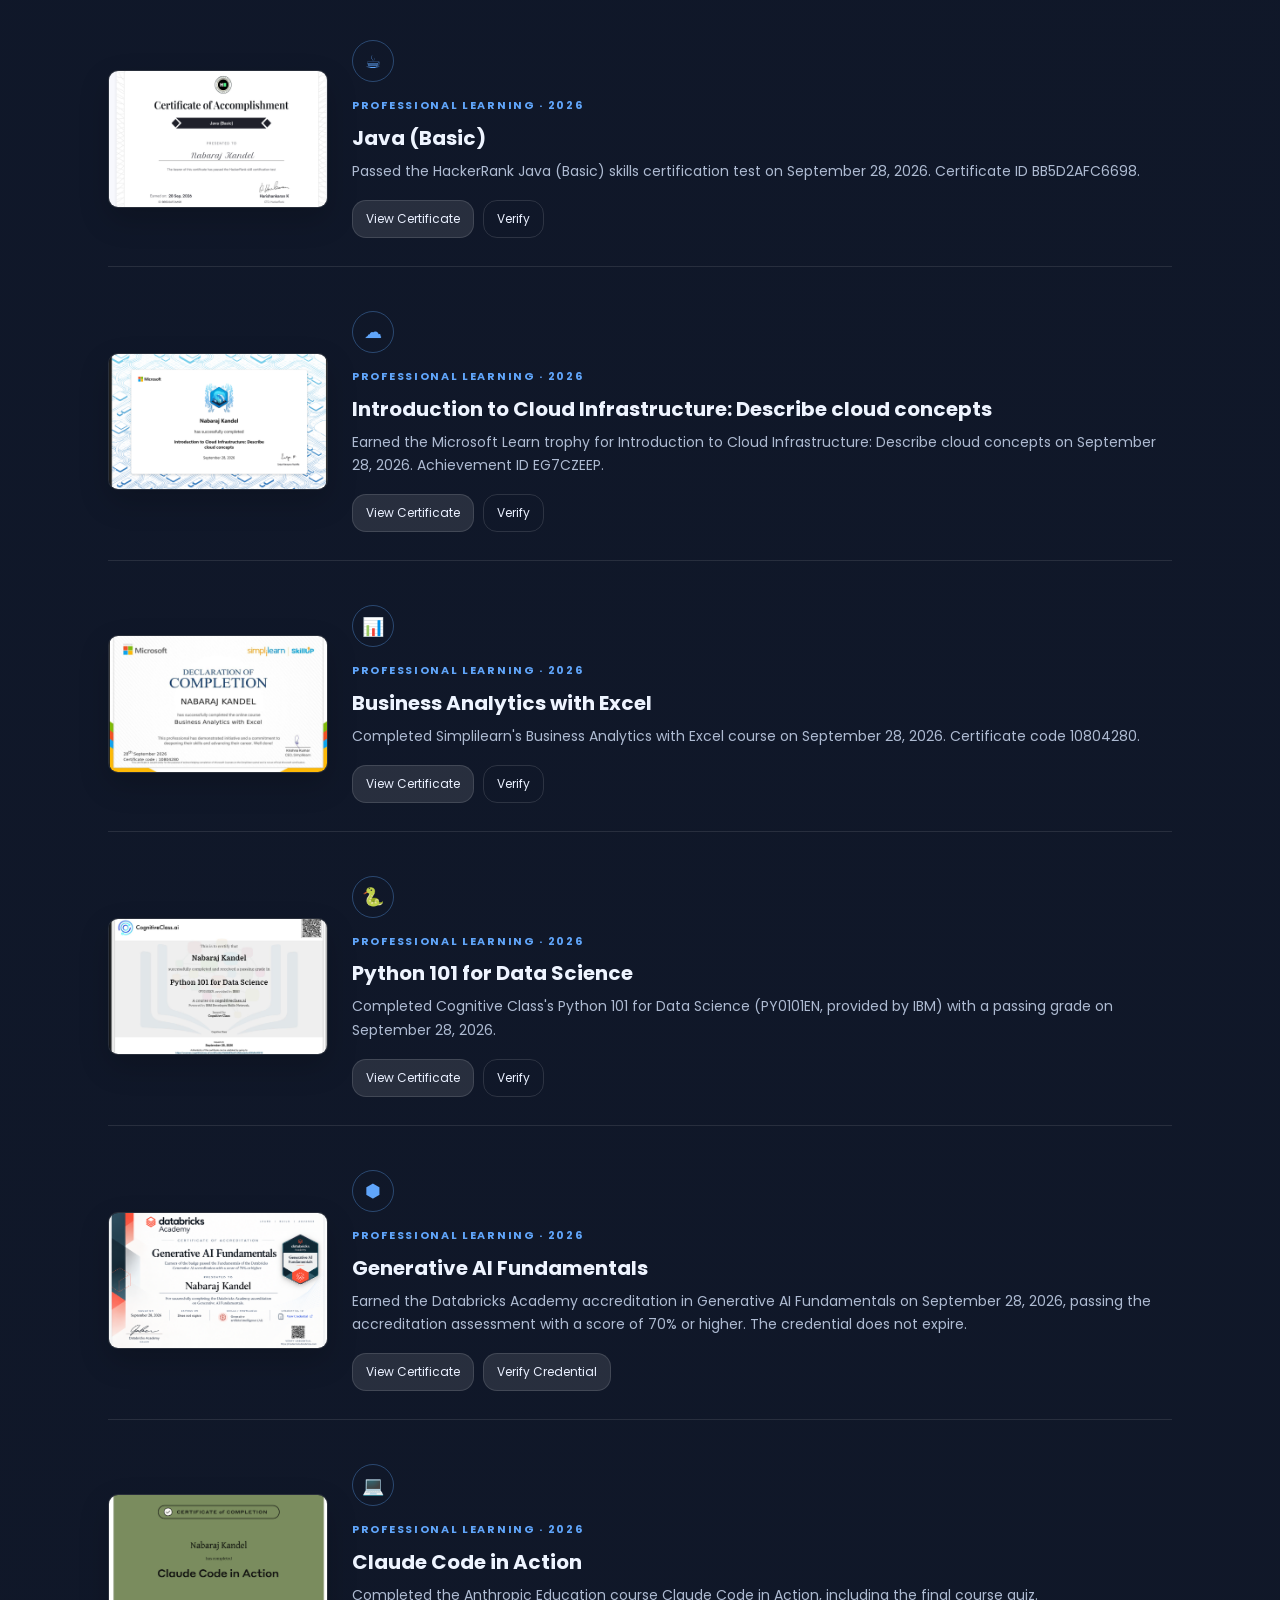
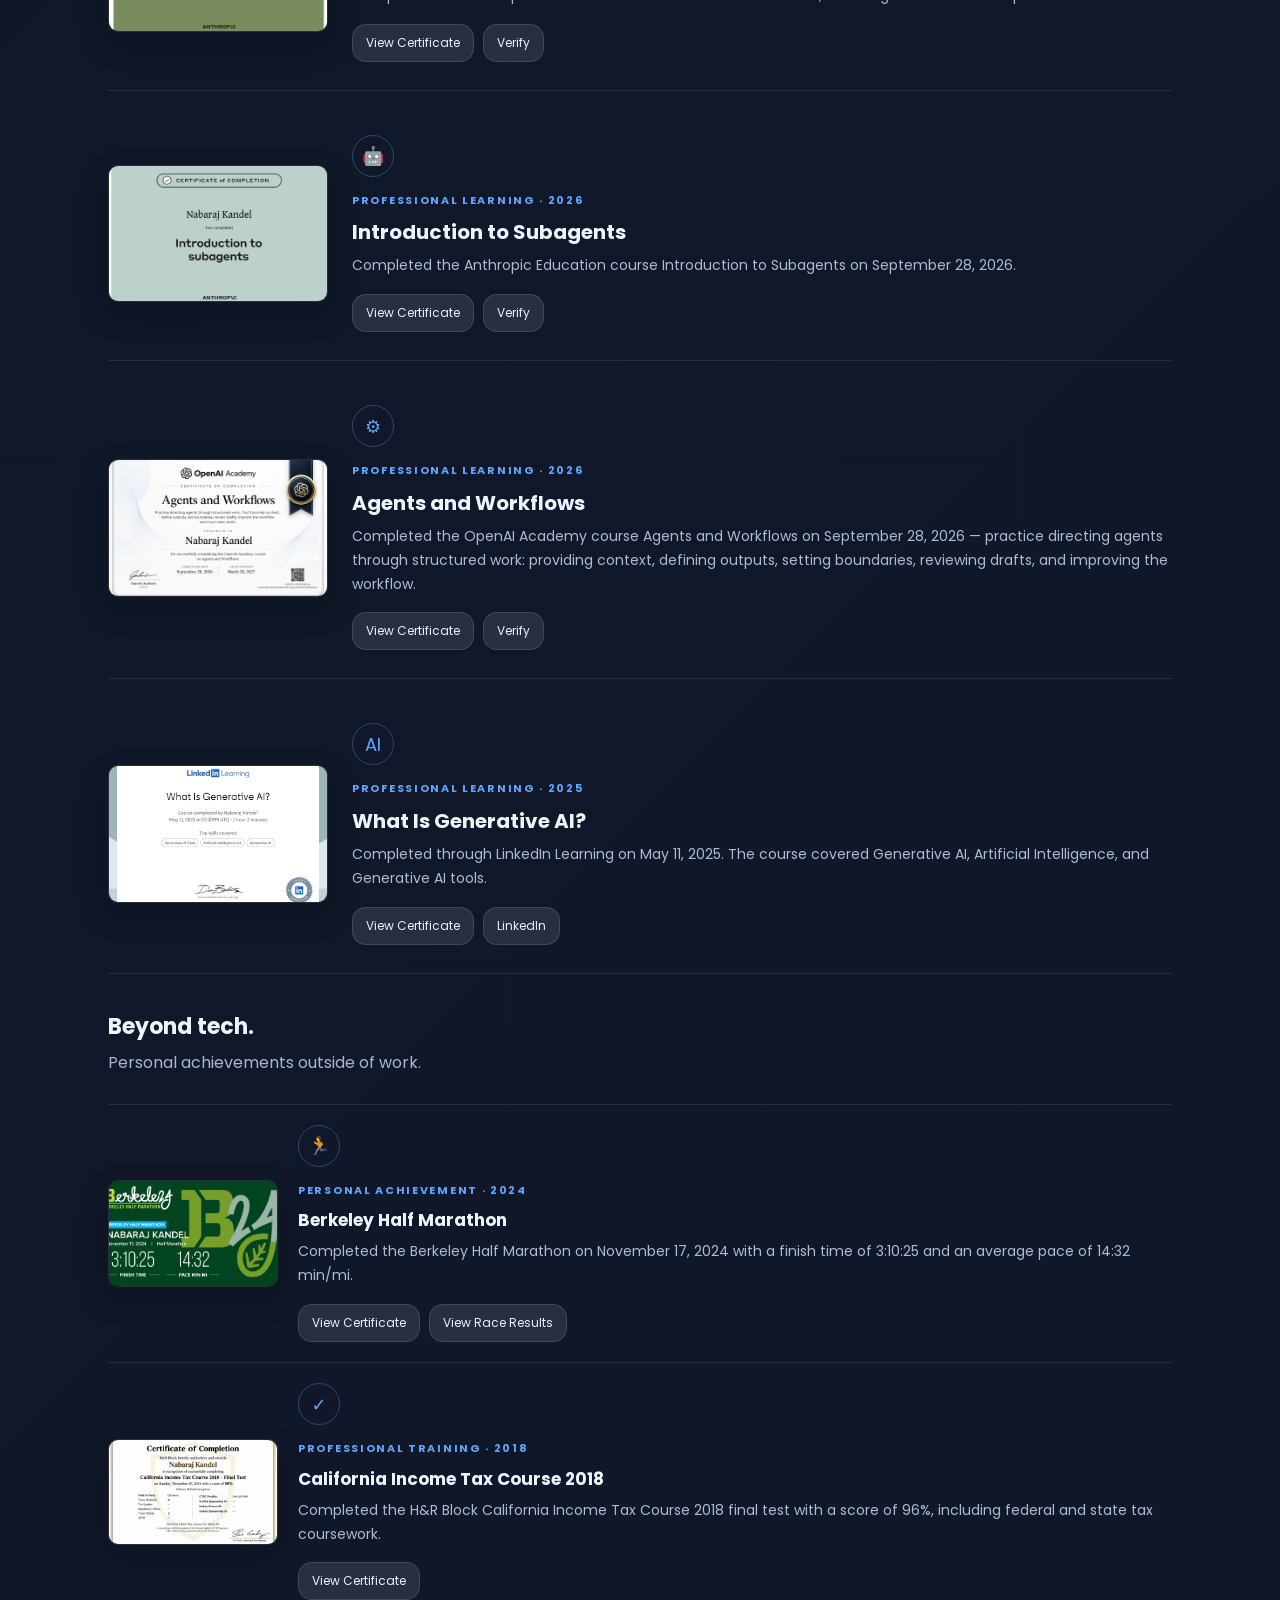
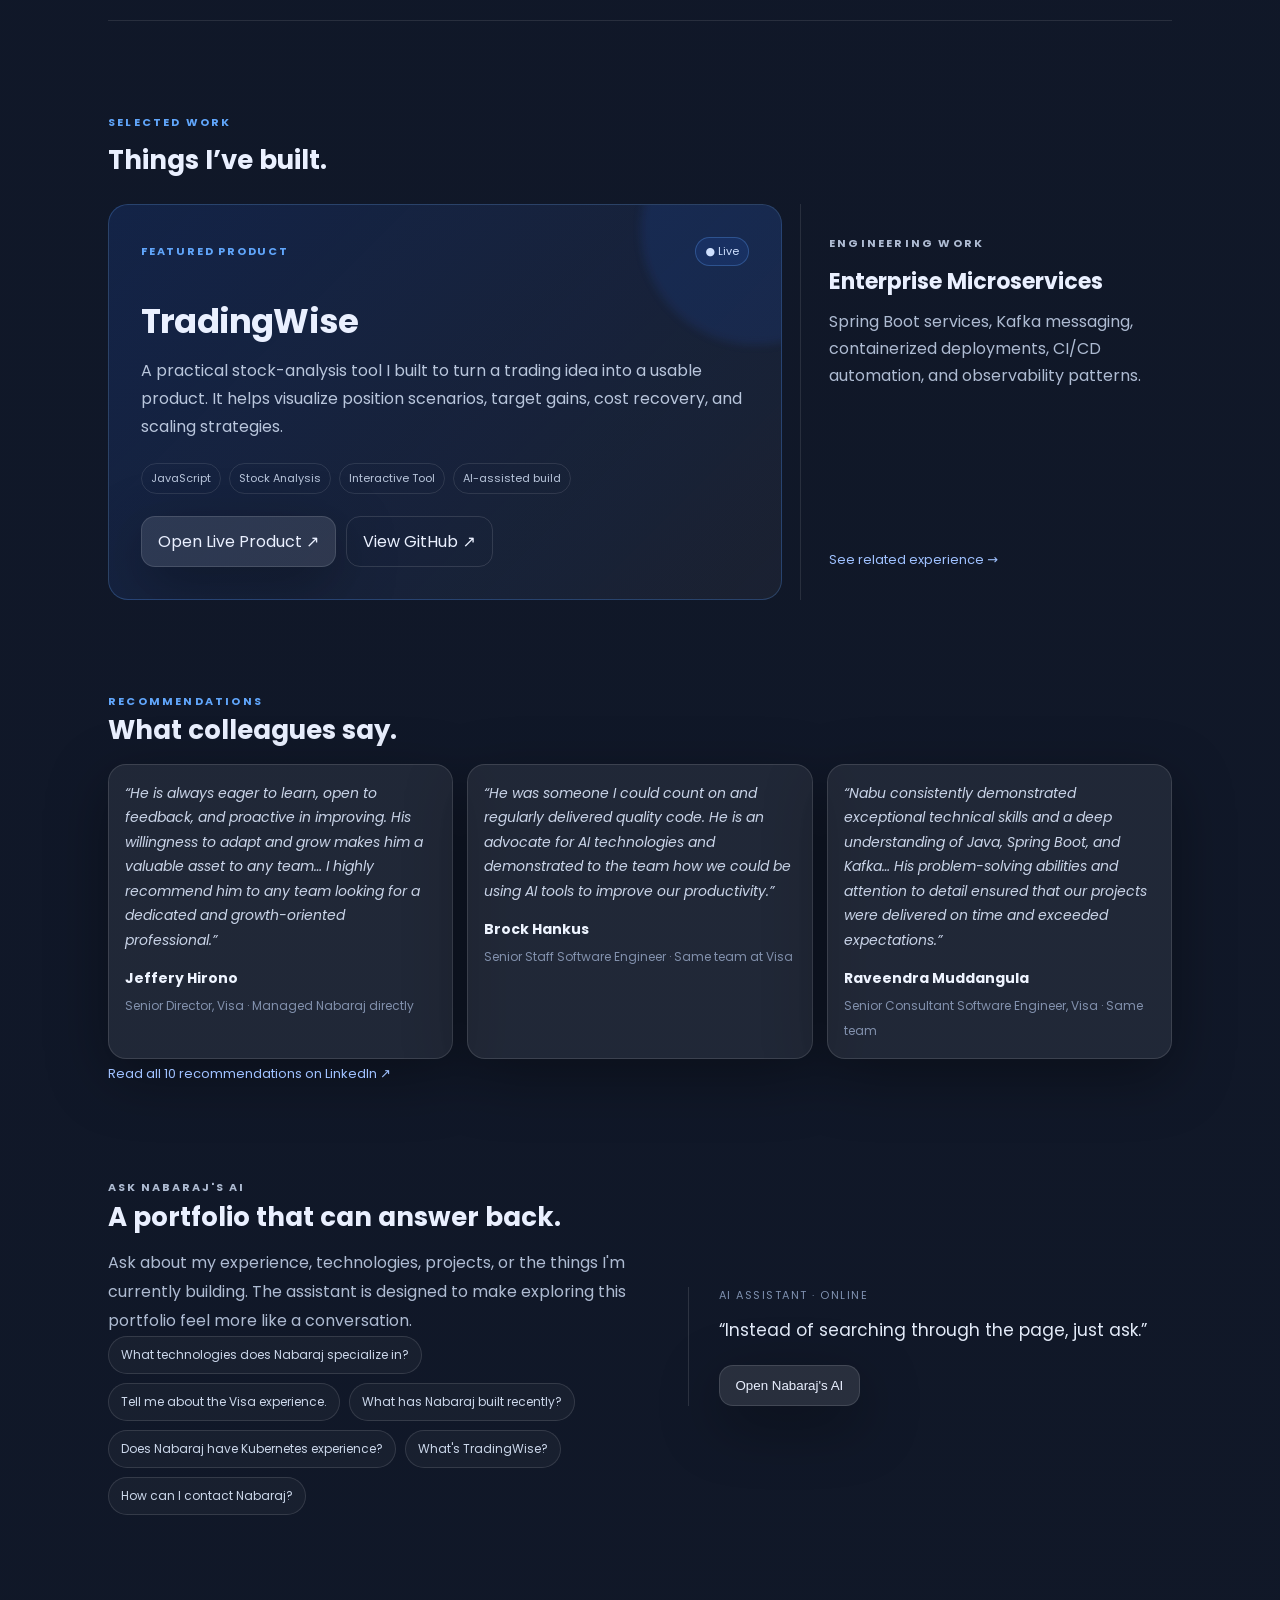
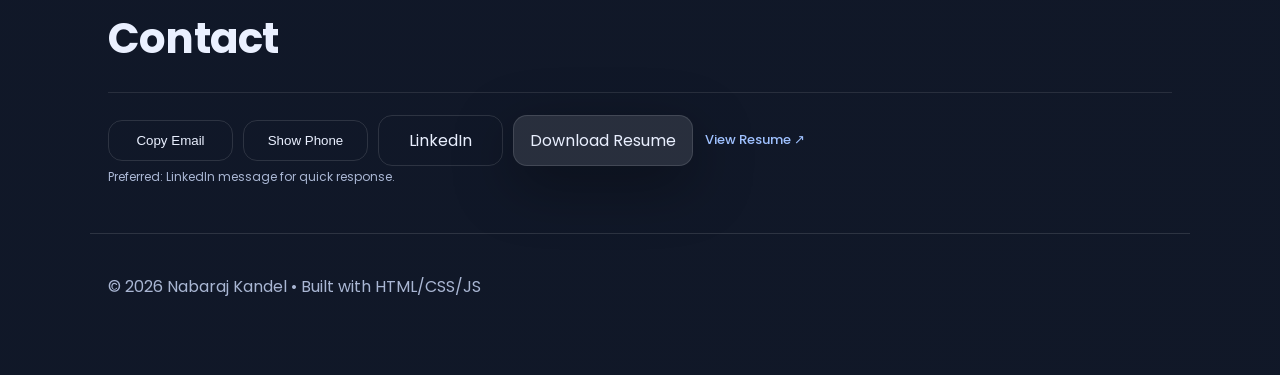
==== commit f8aeac89: "Remove og:image so link shares show a text-only preview (no photo)" ====
--- a/index.html
+++ b/index.html
@@ -9,7 +9,6 @@
   <meta property="og:title" content="Nabaraj Kandel | Senior Software Engineer" />
   <meta property="og:description" content="Java • Spring Boot • Microservices • AWS • Kafka • Docker • Kubernetes" />
   <meta property="og:type" content="website" />
-  <meta property="og:image" content="https://nabukan.com/profile.jpg" />
   <link rel="icon" href="favicon.ico" />
   <link rel="preconnect" href="https://fonts.googleapis.com" />
   <link rel="preconnect" href="https://fonts.gstatic.com" crossorigin />
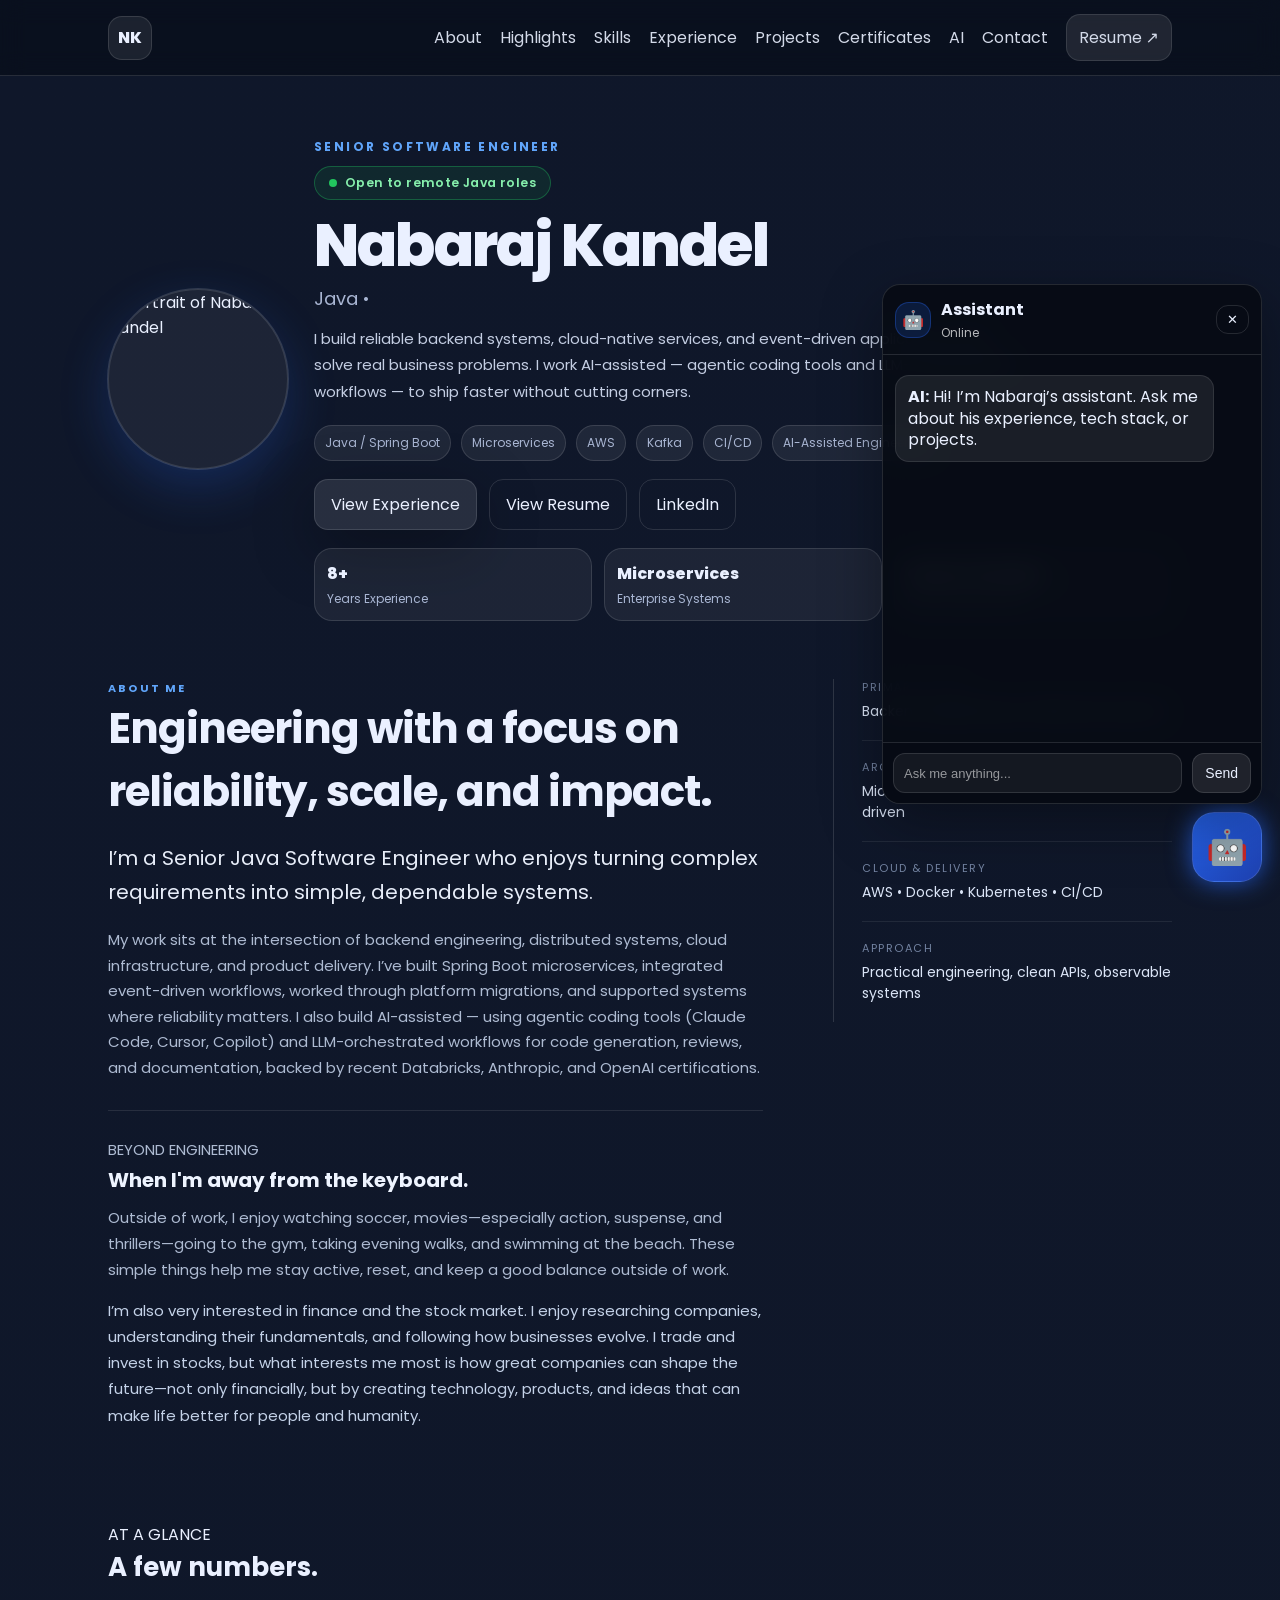
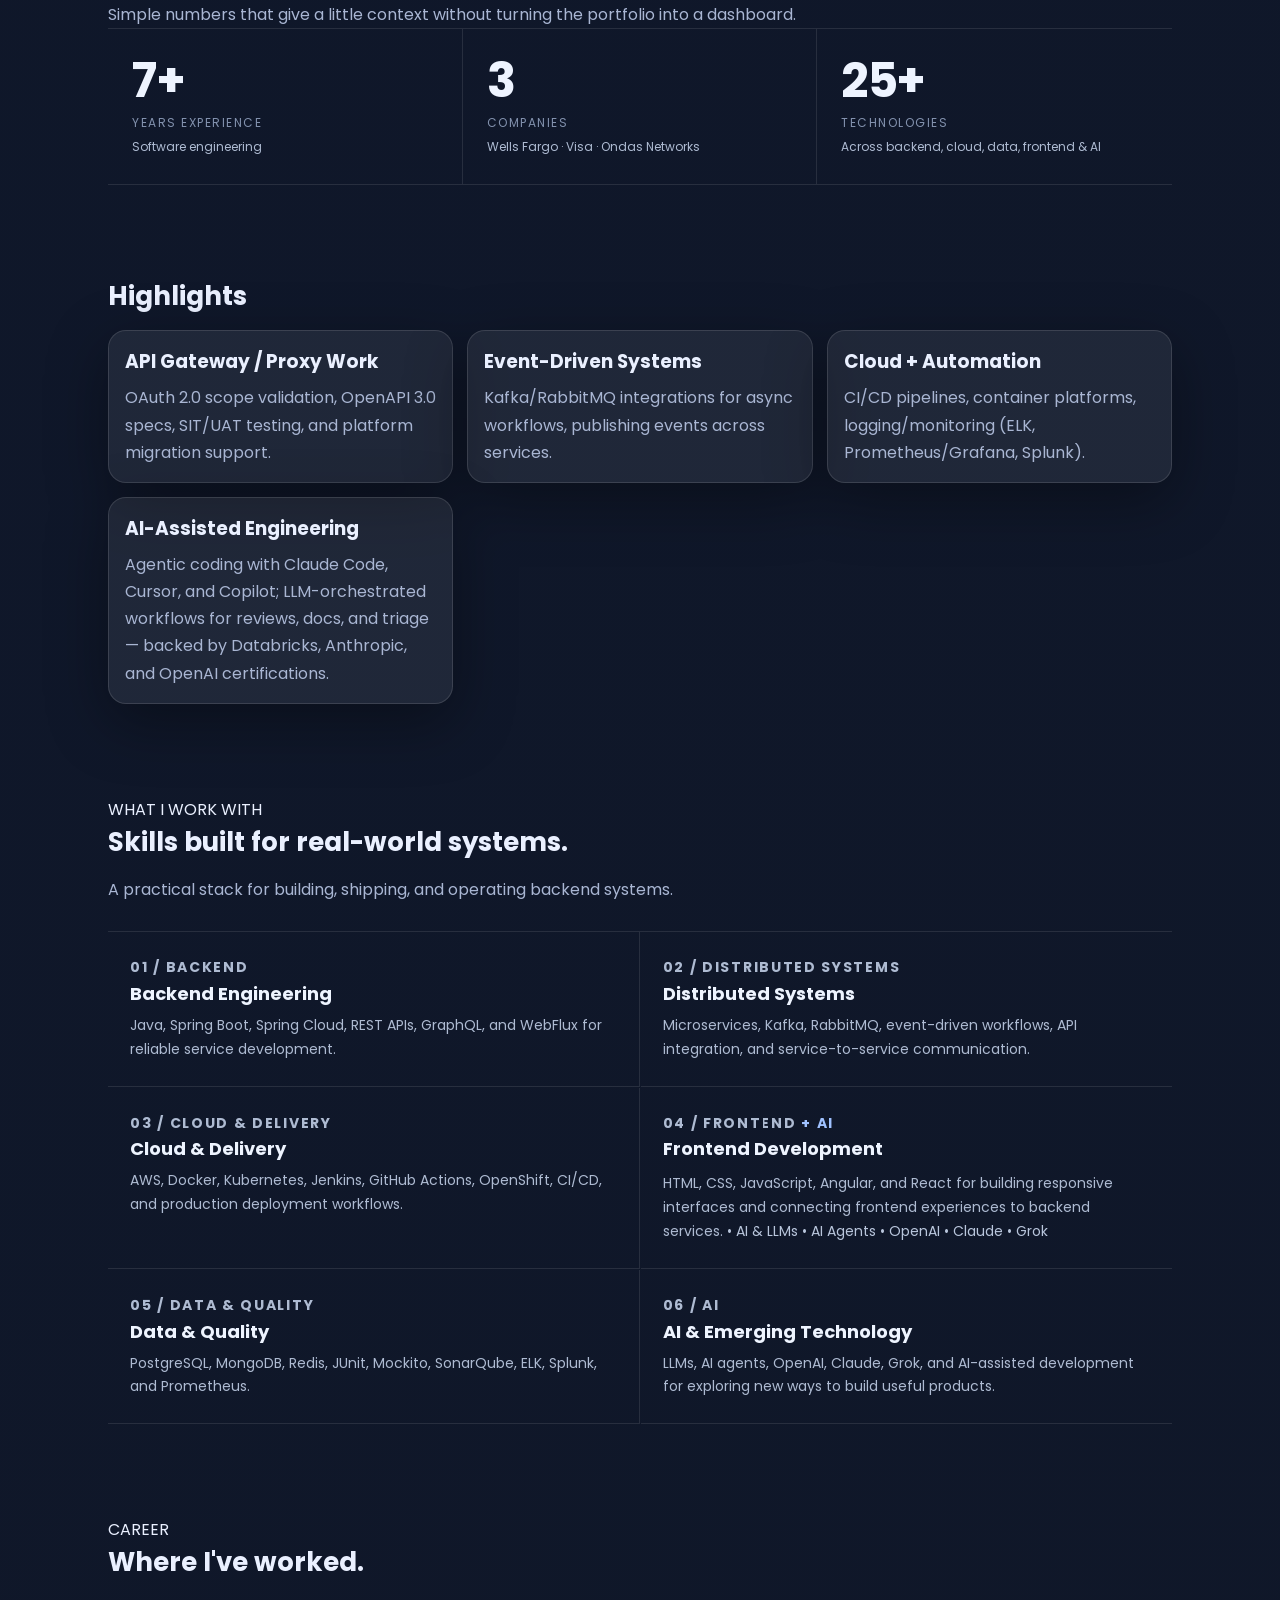
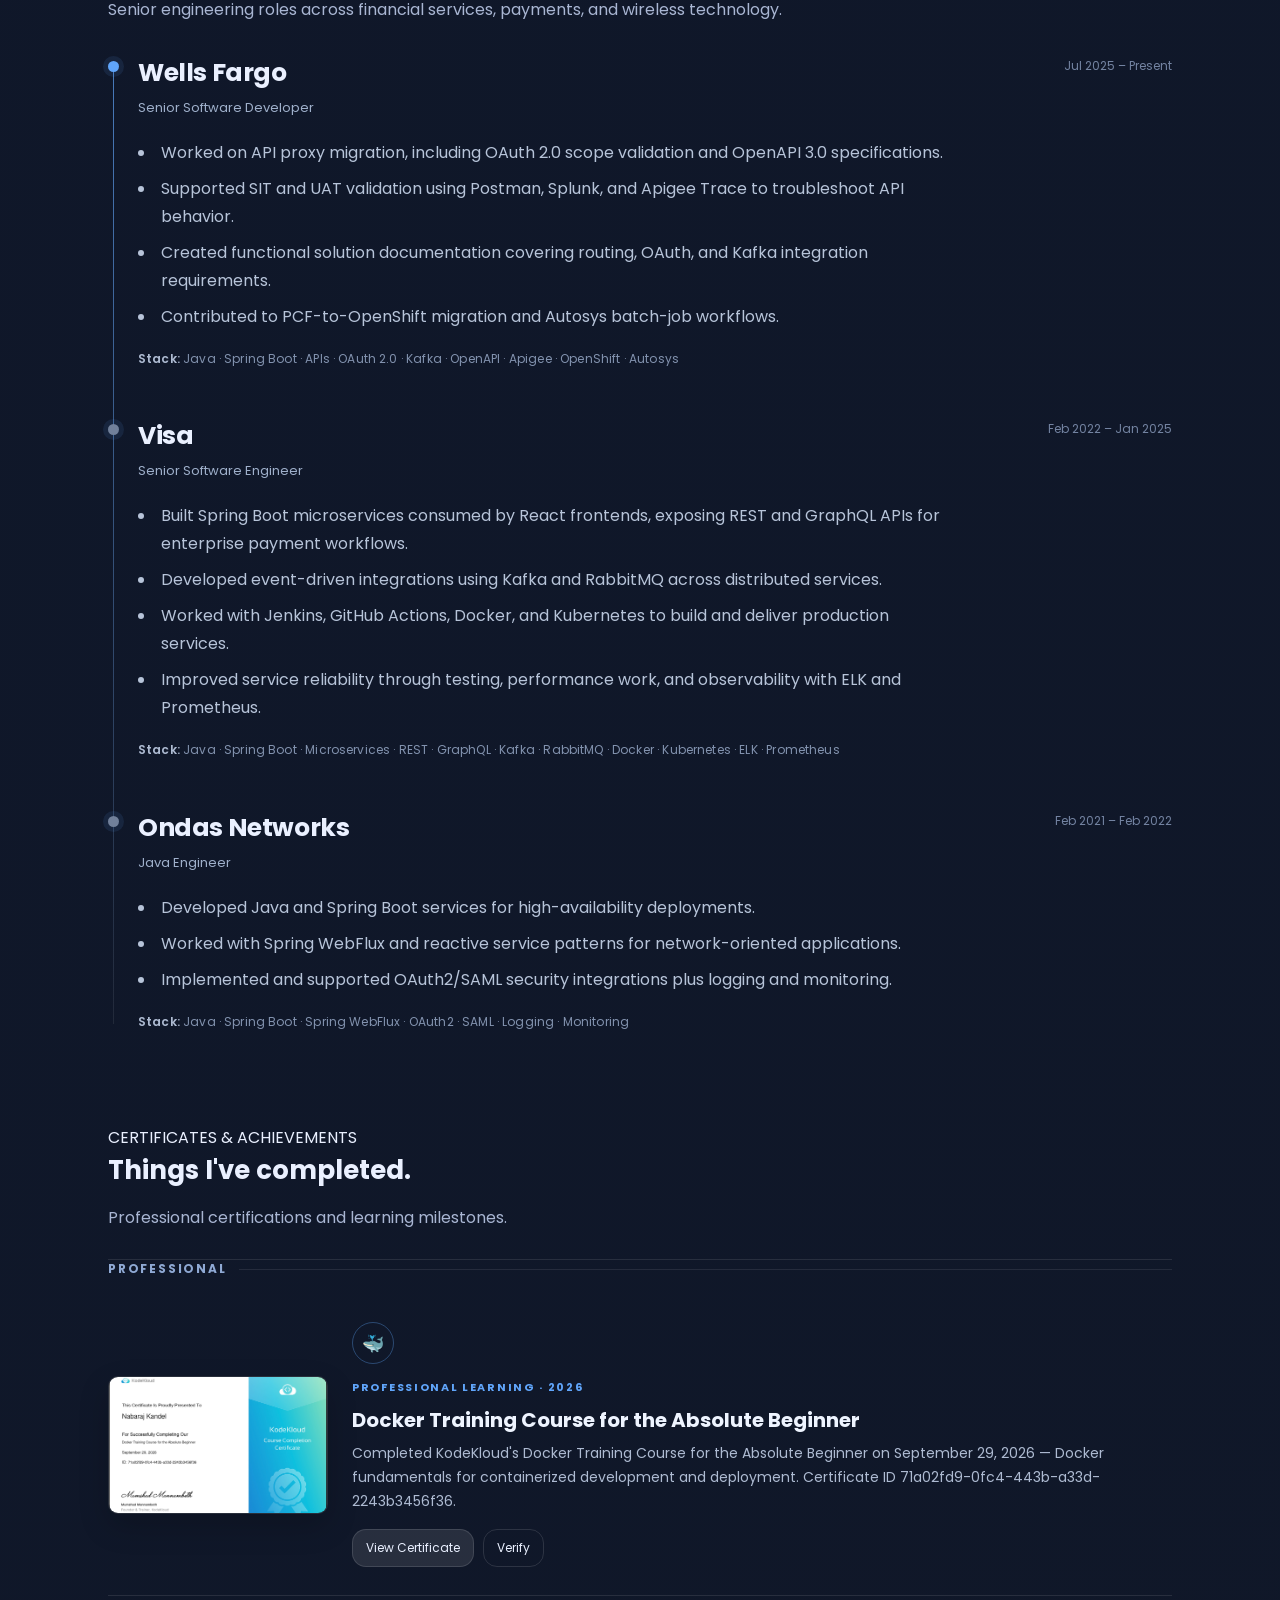
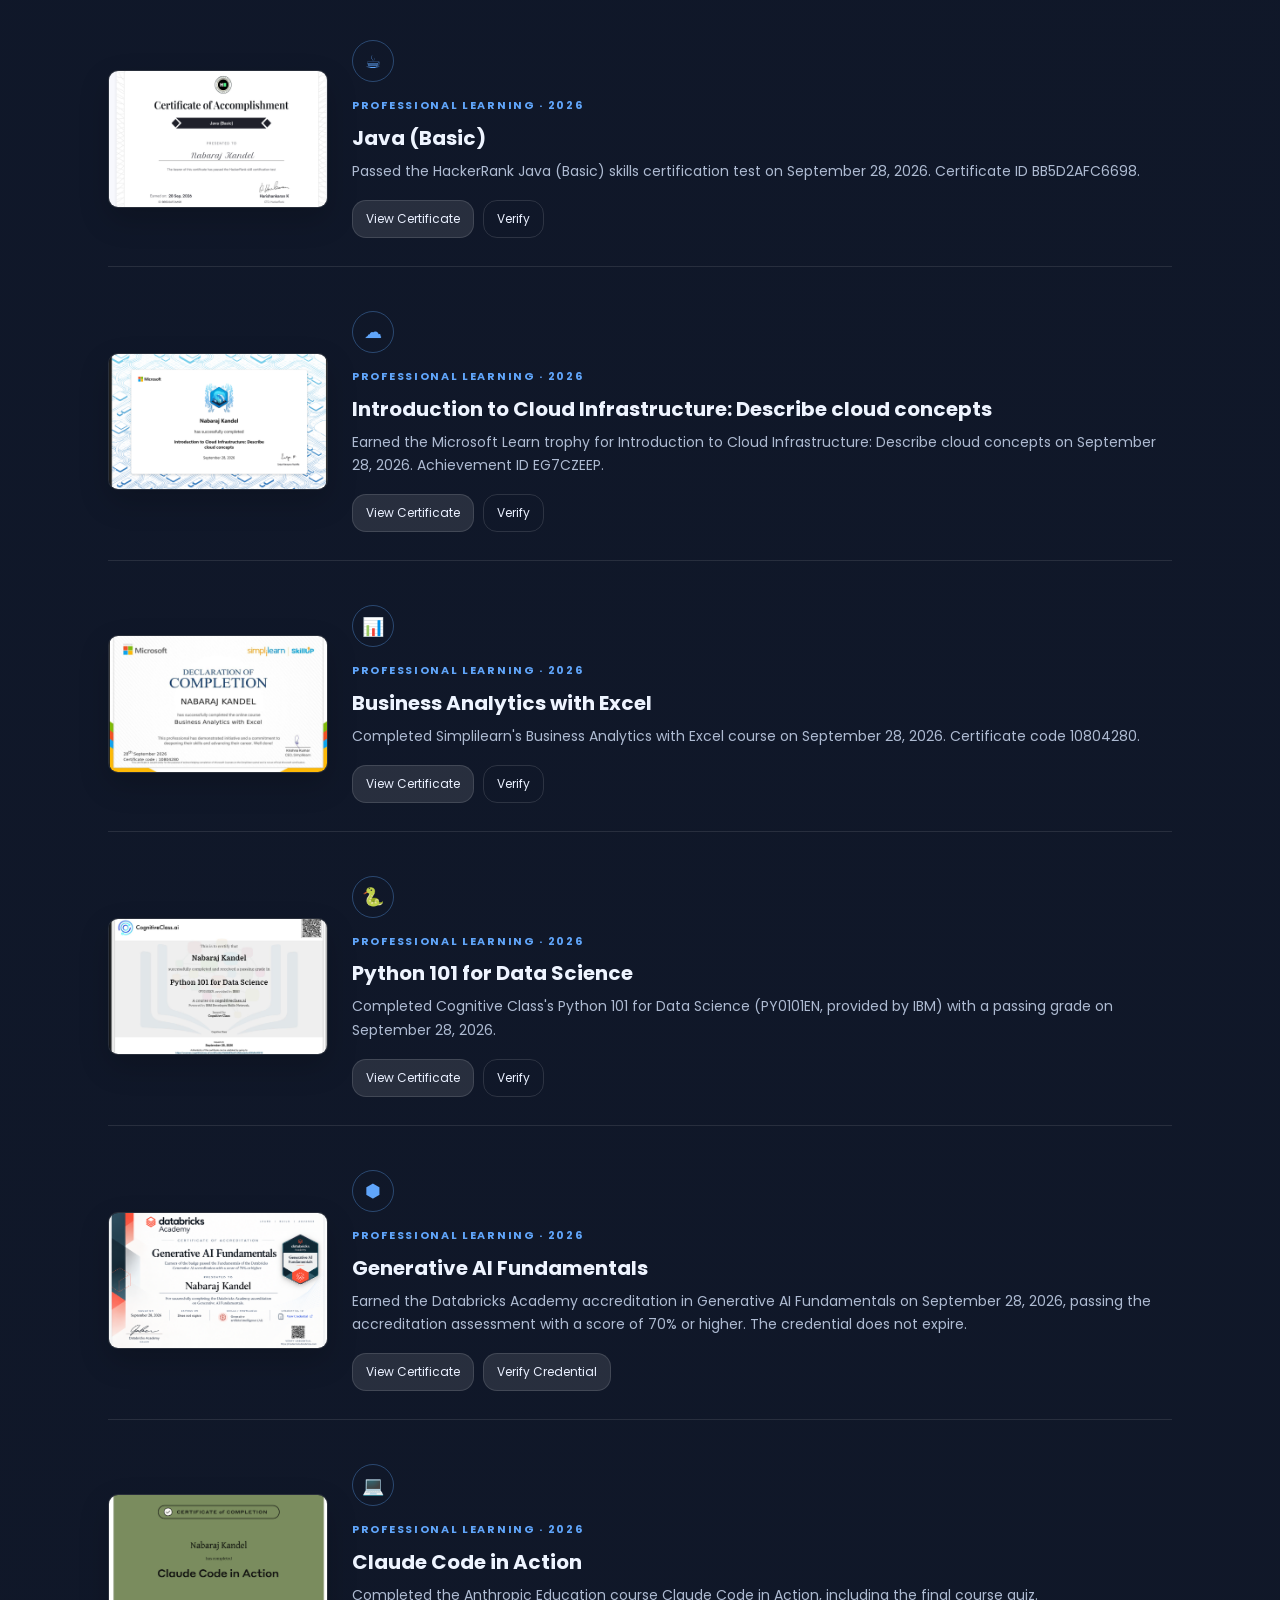
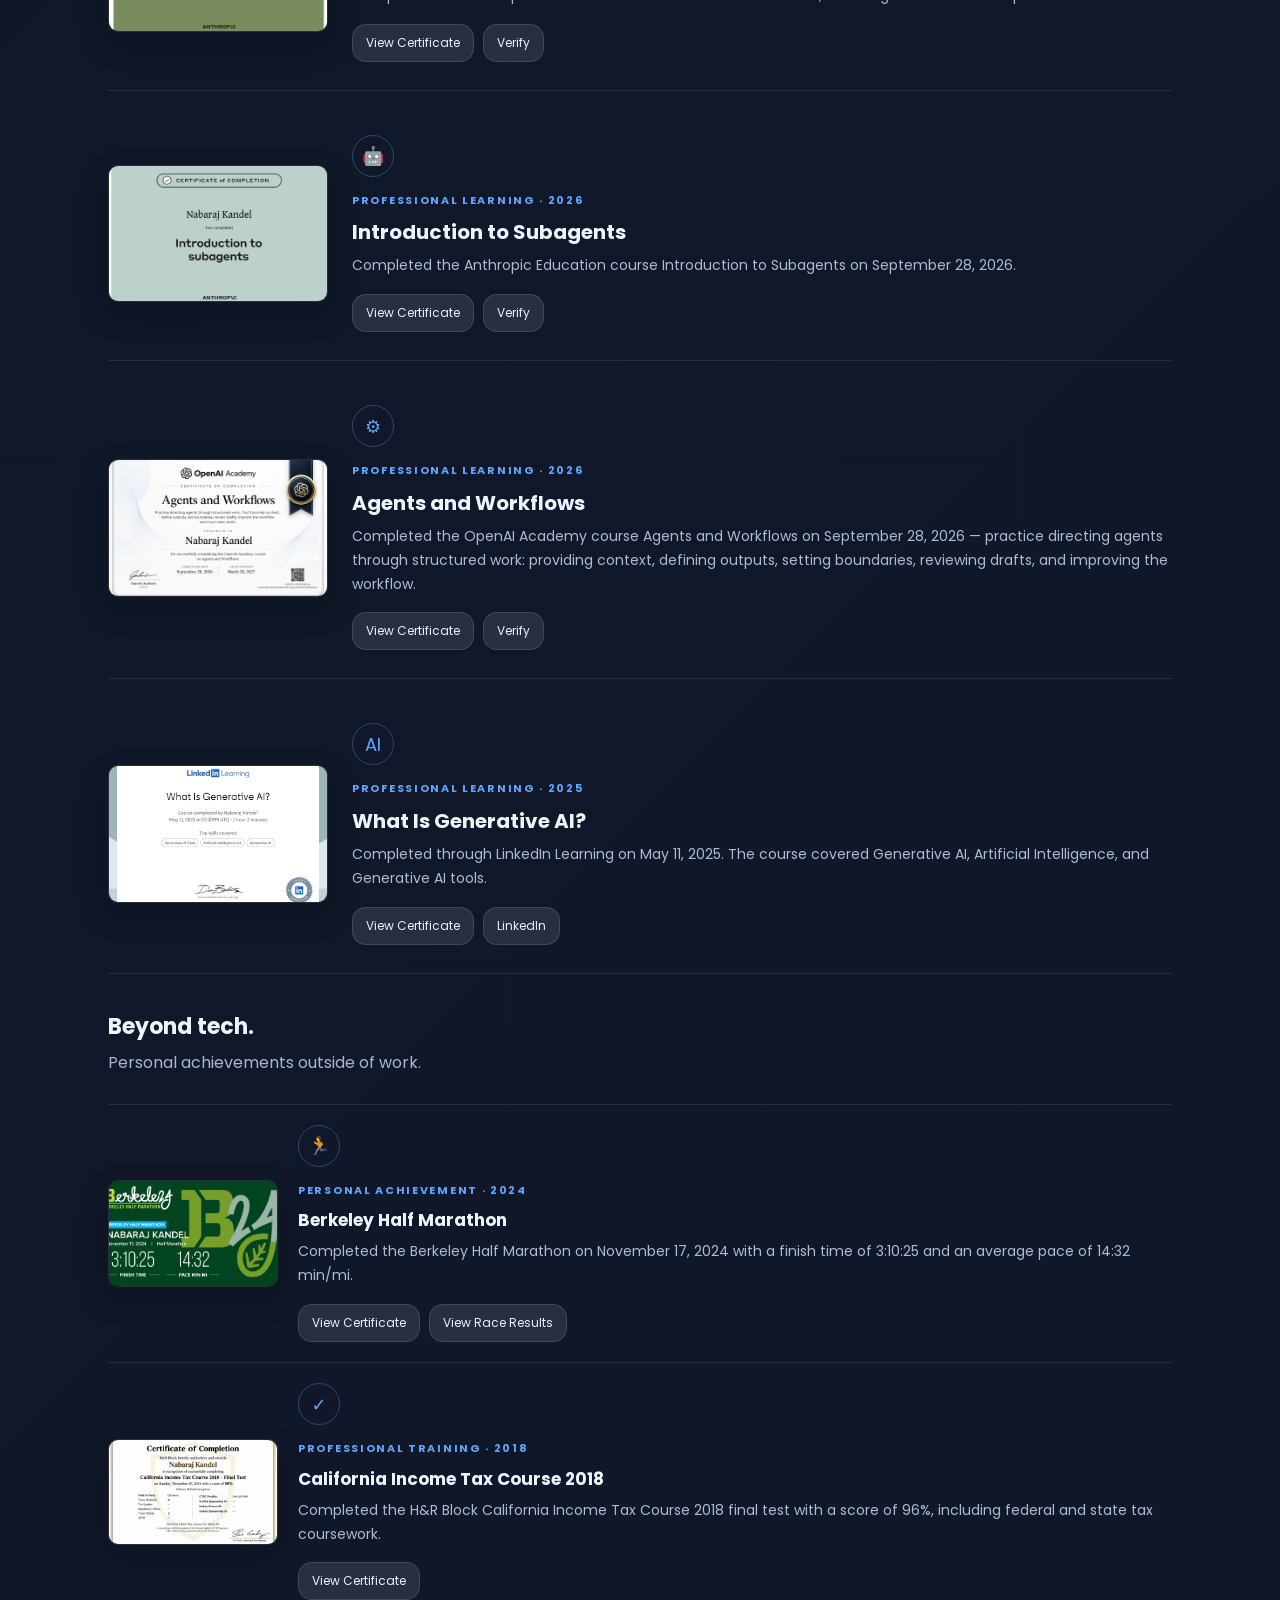
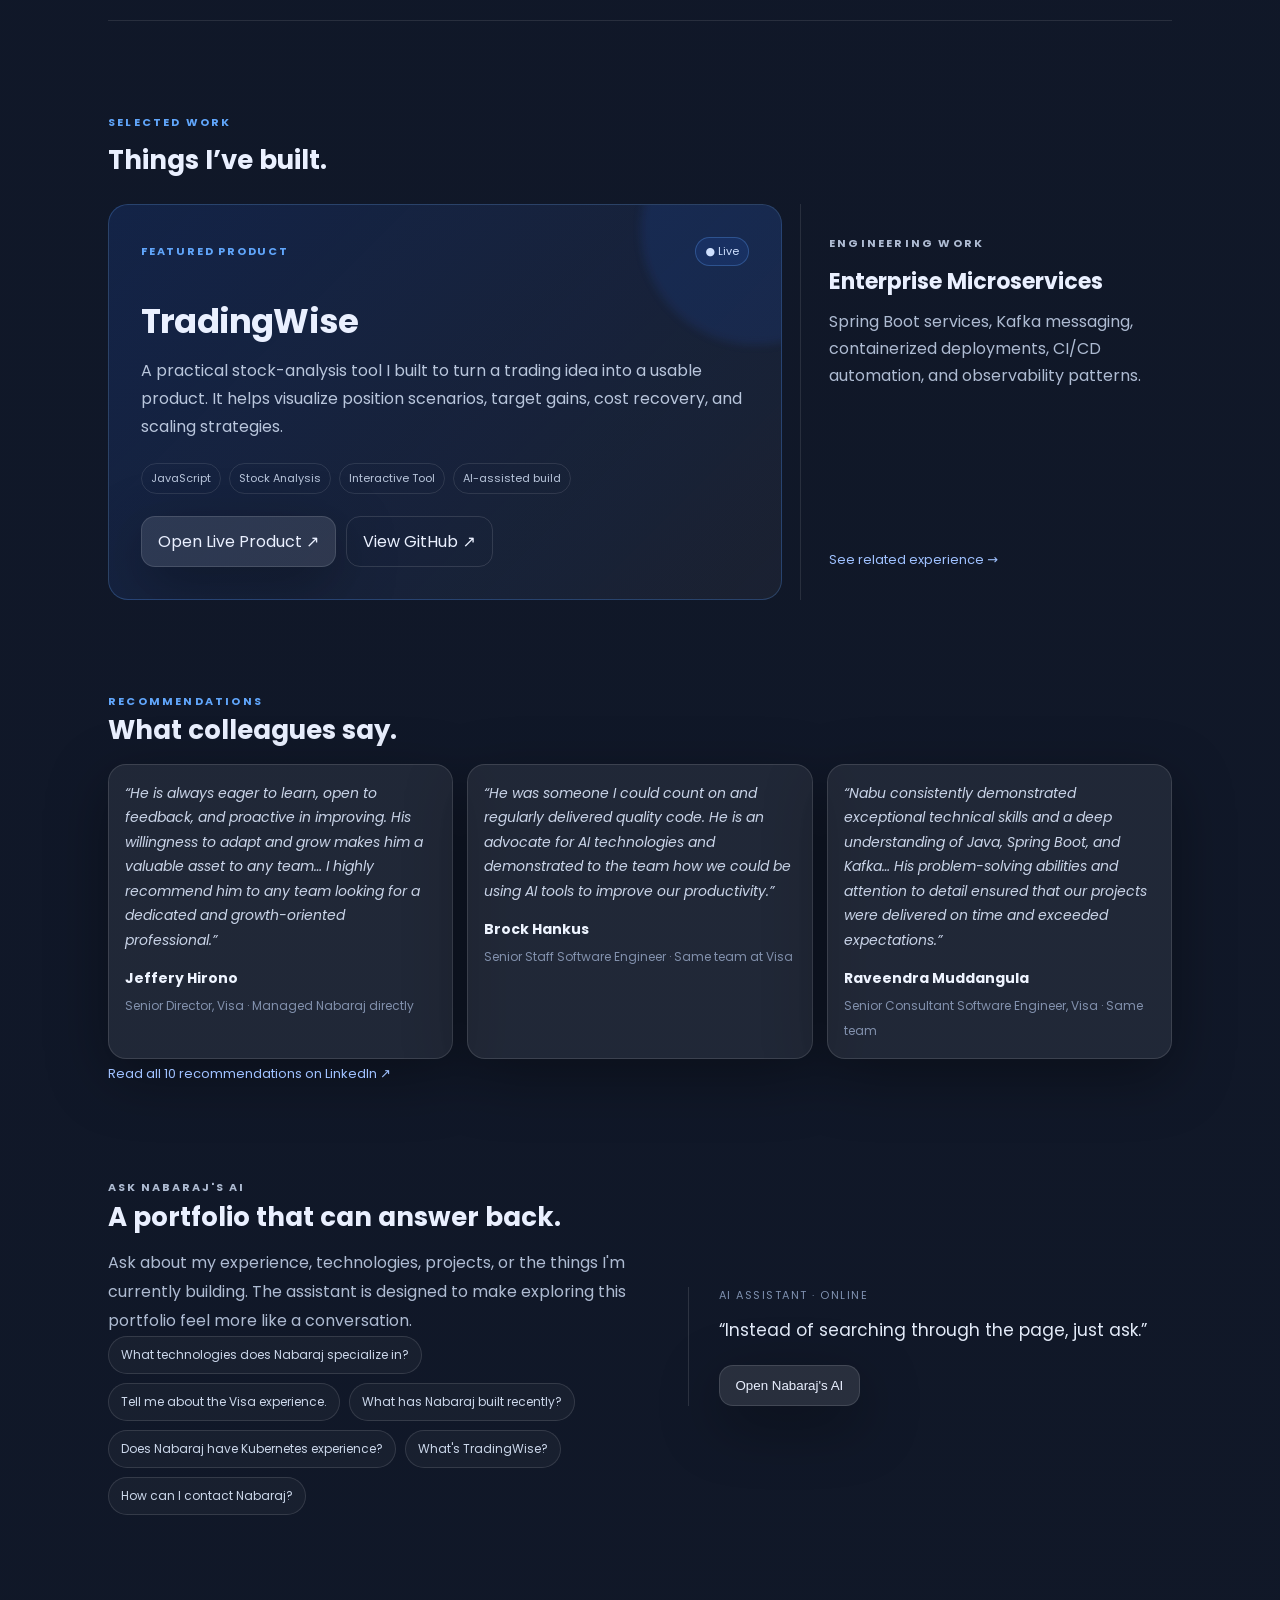
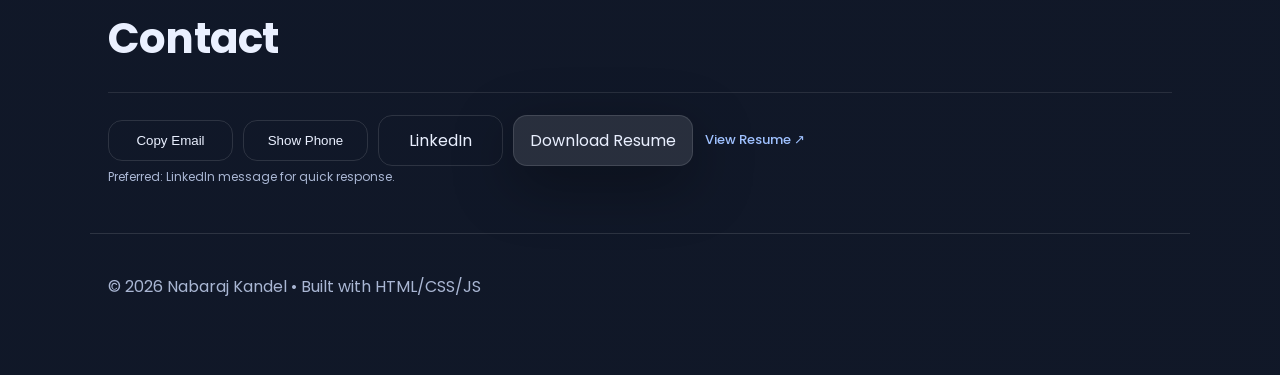
==== commit e61beed8: "SEO hygiene: 404 page, sitemap, robots.txt, JSON-LD Person schema" ====
--- a/index.html
+++ b/index.html
@@ -9,6 +9,20 @@
   <meta property="og:title" content="Nabaraj Kandel | Senior Software Engineer" />
   <meta property="og:description" content="Java • Spring Boot • Microservices • AWS • Kafka • Docker • Kubernetes" />
   <meta property="og:type" content="website" />
+  <script type="application/ld+json">
+  {
+    "@context": "https://schema.org",
+    "@type": "Person",
+    "name": "Nabaraj Kandel",
+    "jobTitle": "Senior Software Engineer",
+    "url": "https://nabukan.com/",
+    "sameAs": [
+      "https://www.linkedin.com/in/nabaraj-kandel/",
+      "https://github.com/Nabu10"
+    ],
+    "knowsAbout": ["Java", "Spring Boot", "Microservices", "AWS", "Kafka", "Docker", "Kubernetes"]
+  }
+  </script>
   <link rel="icon" href="favicon.ico" />
   <link rel="preconnect" href="https://fonts.googleapis.com" />
   <link rel="preconnect" href="https://fonts.gstatic.com" crossorigin />
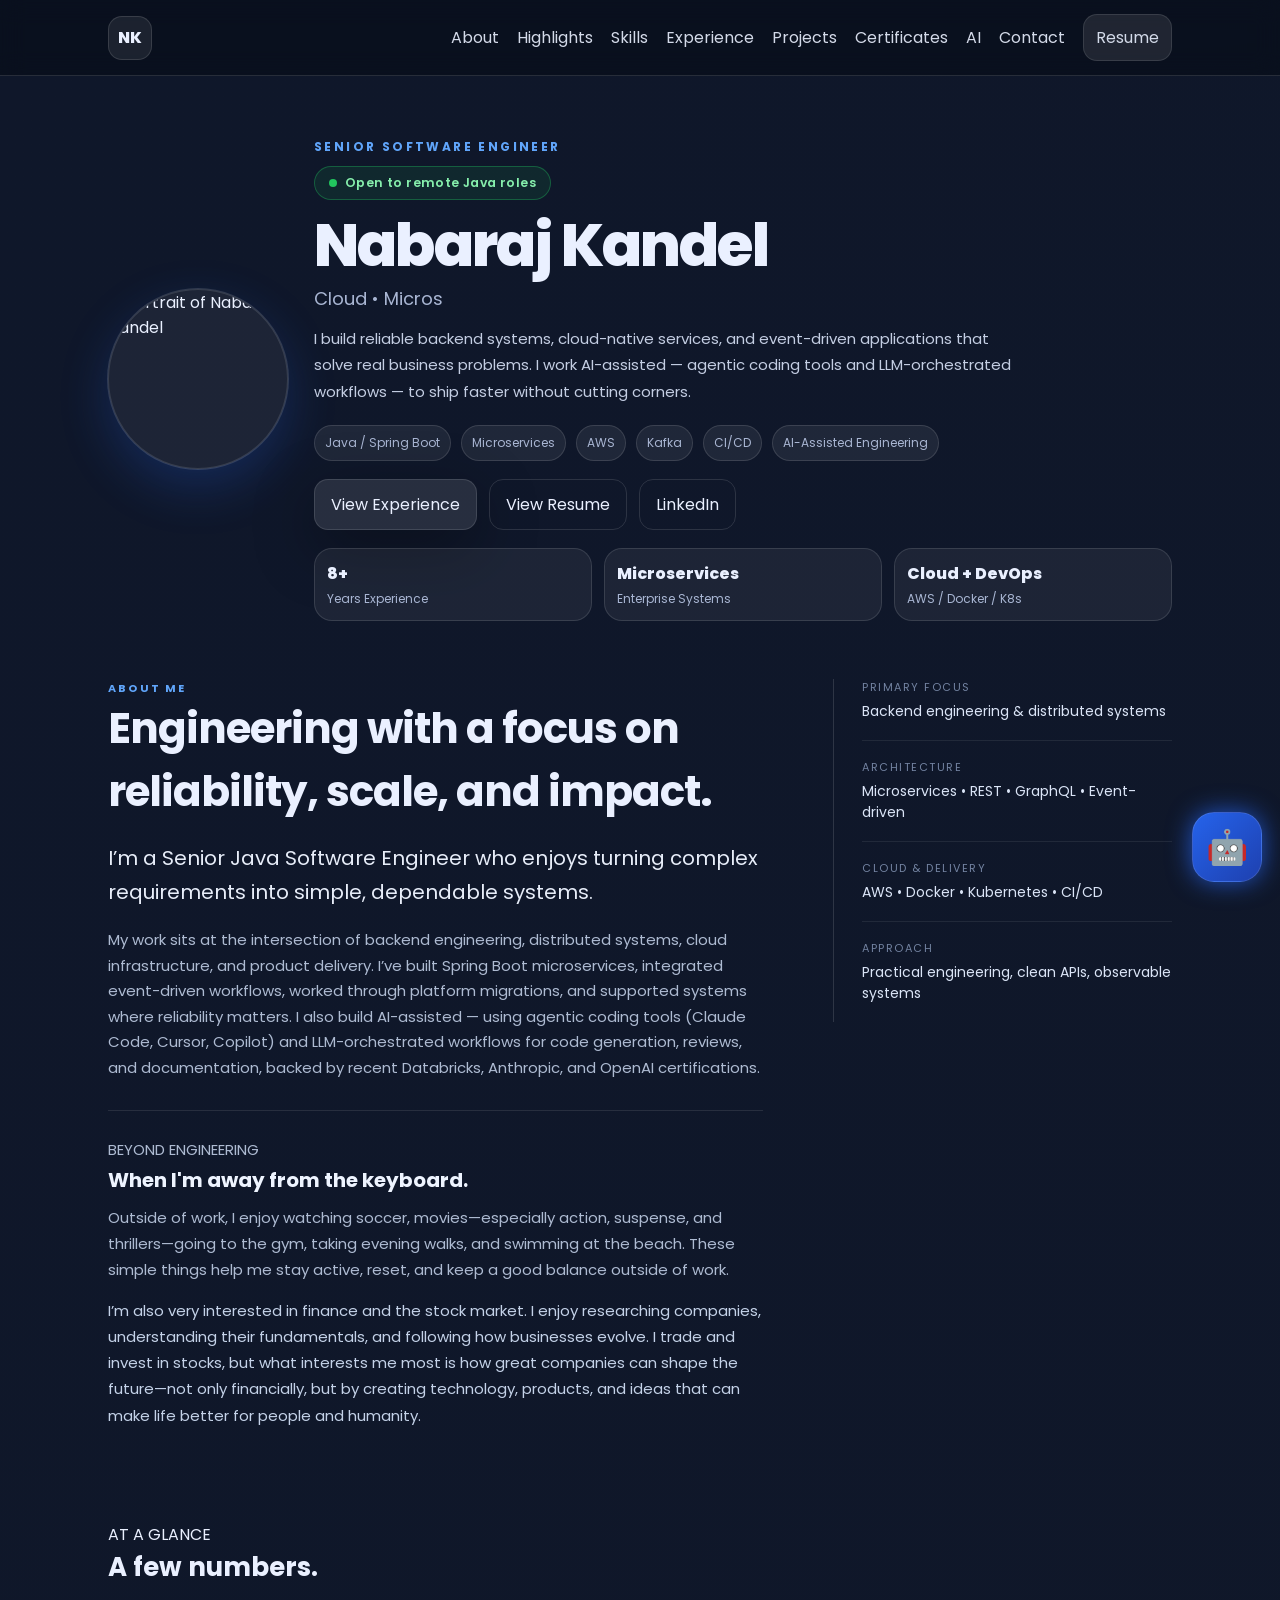
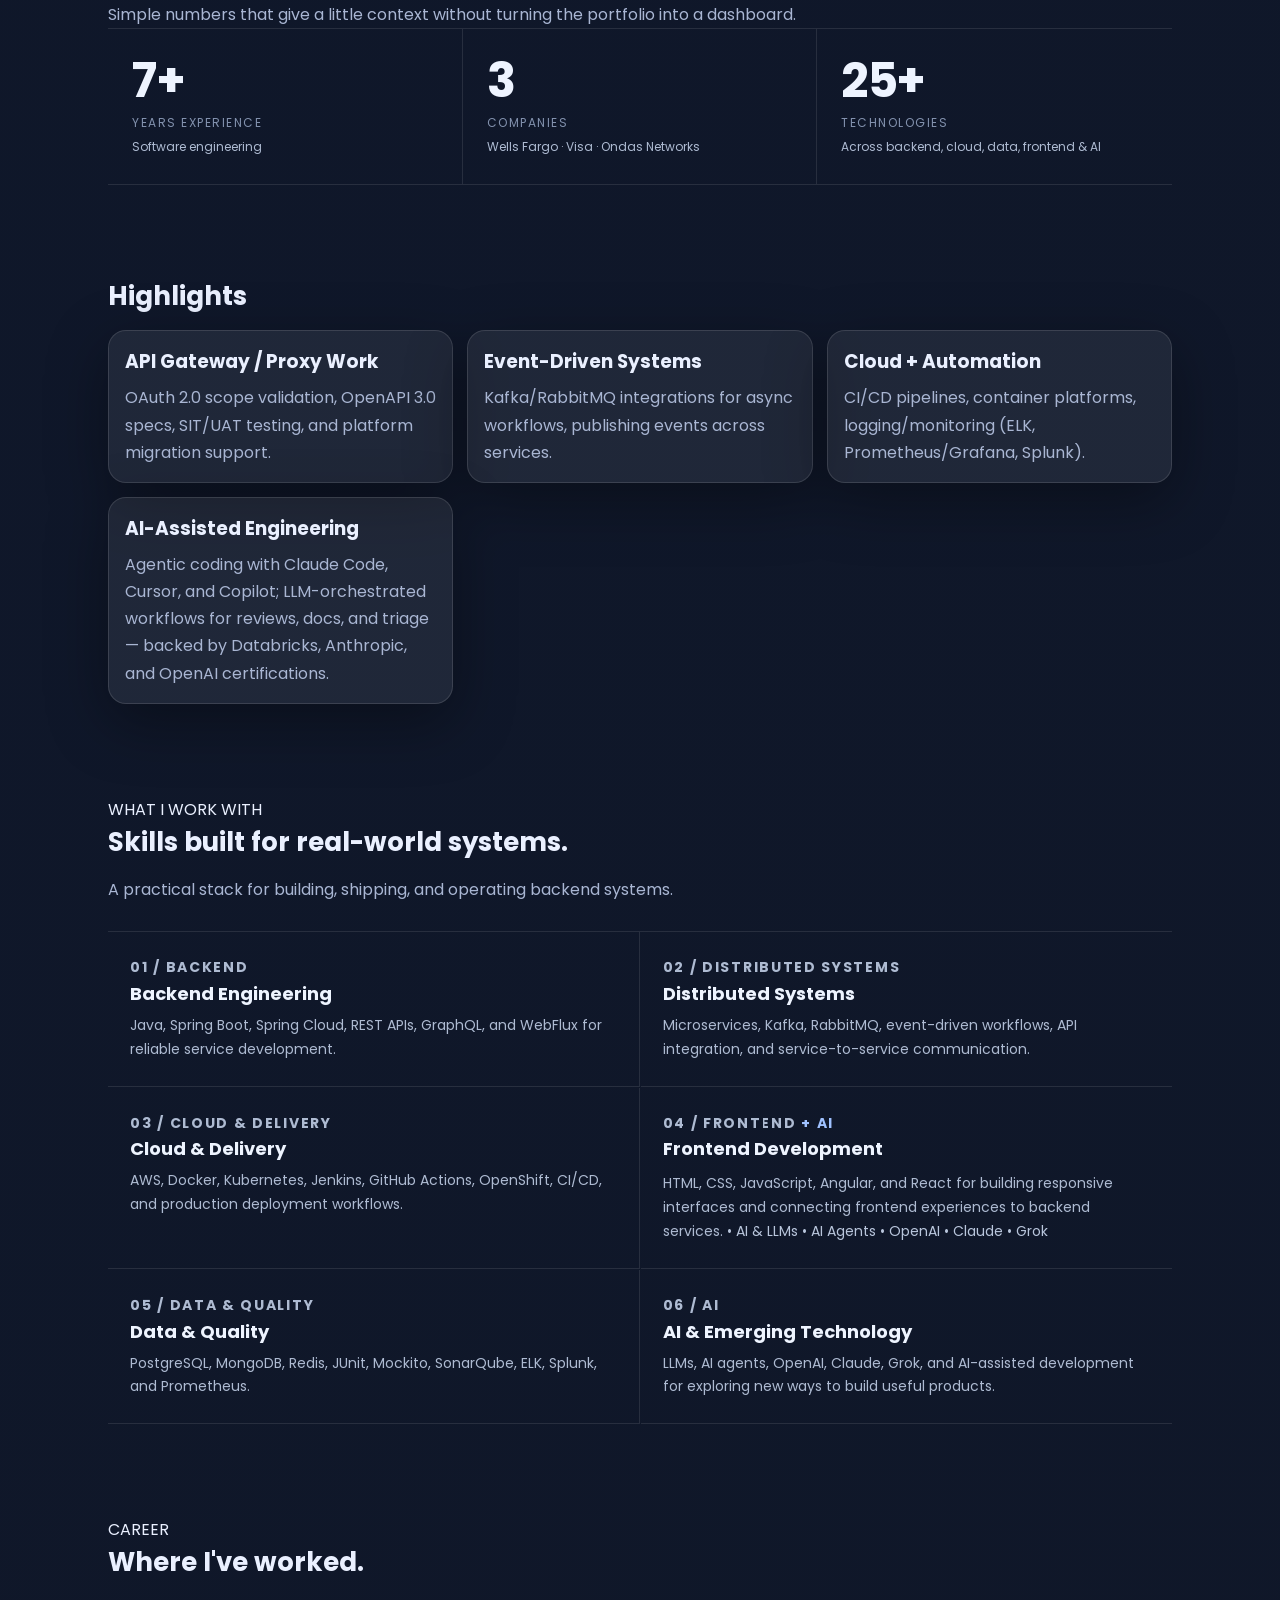
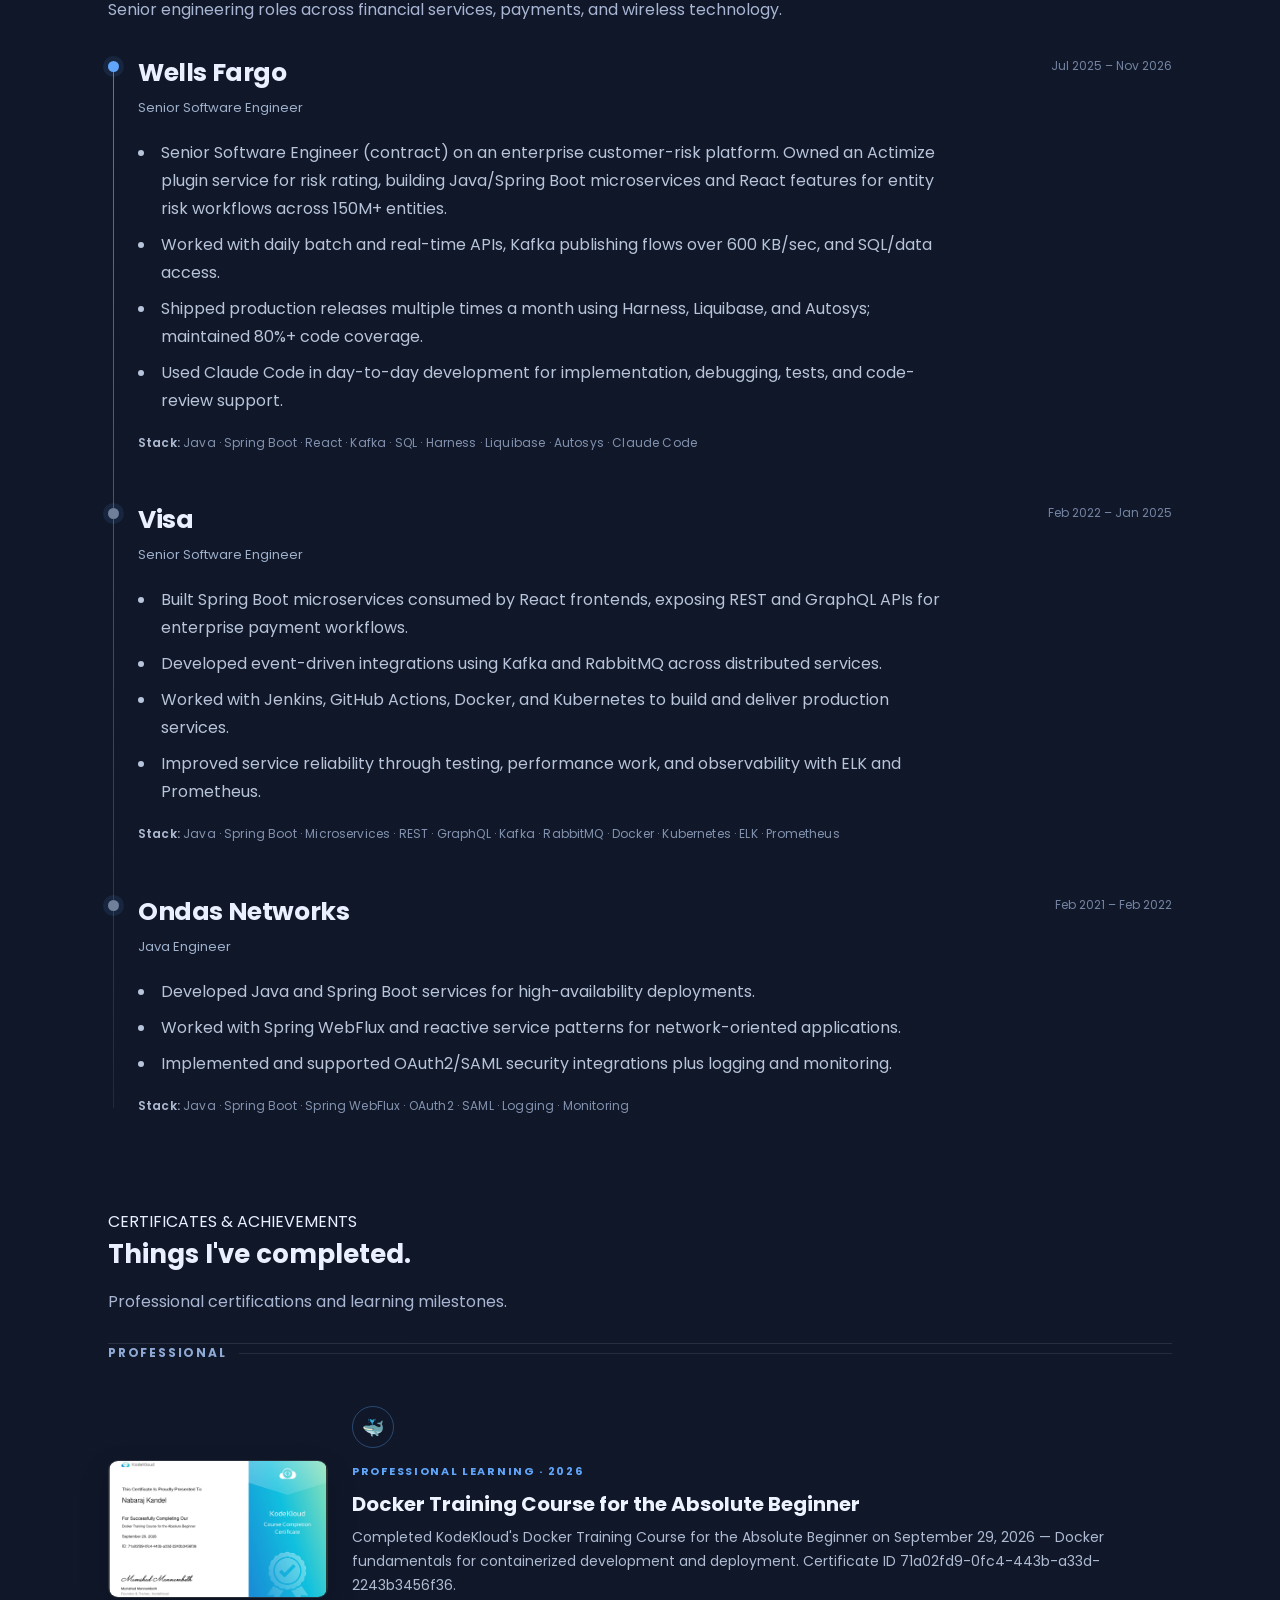
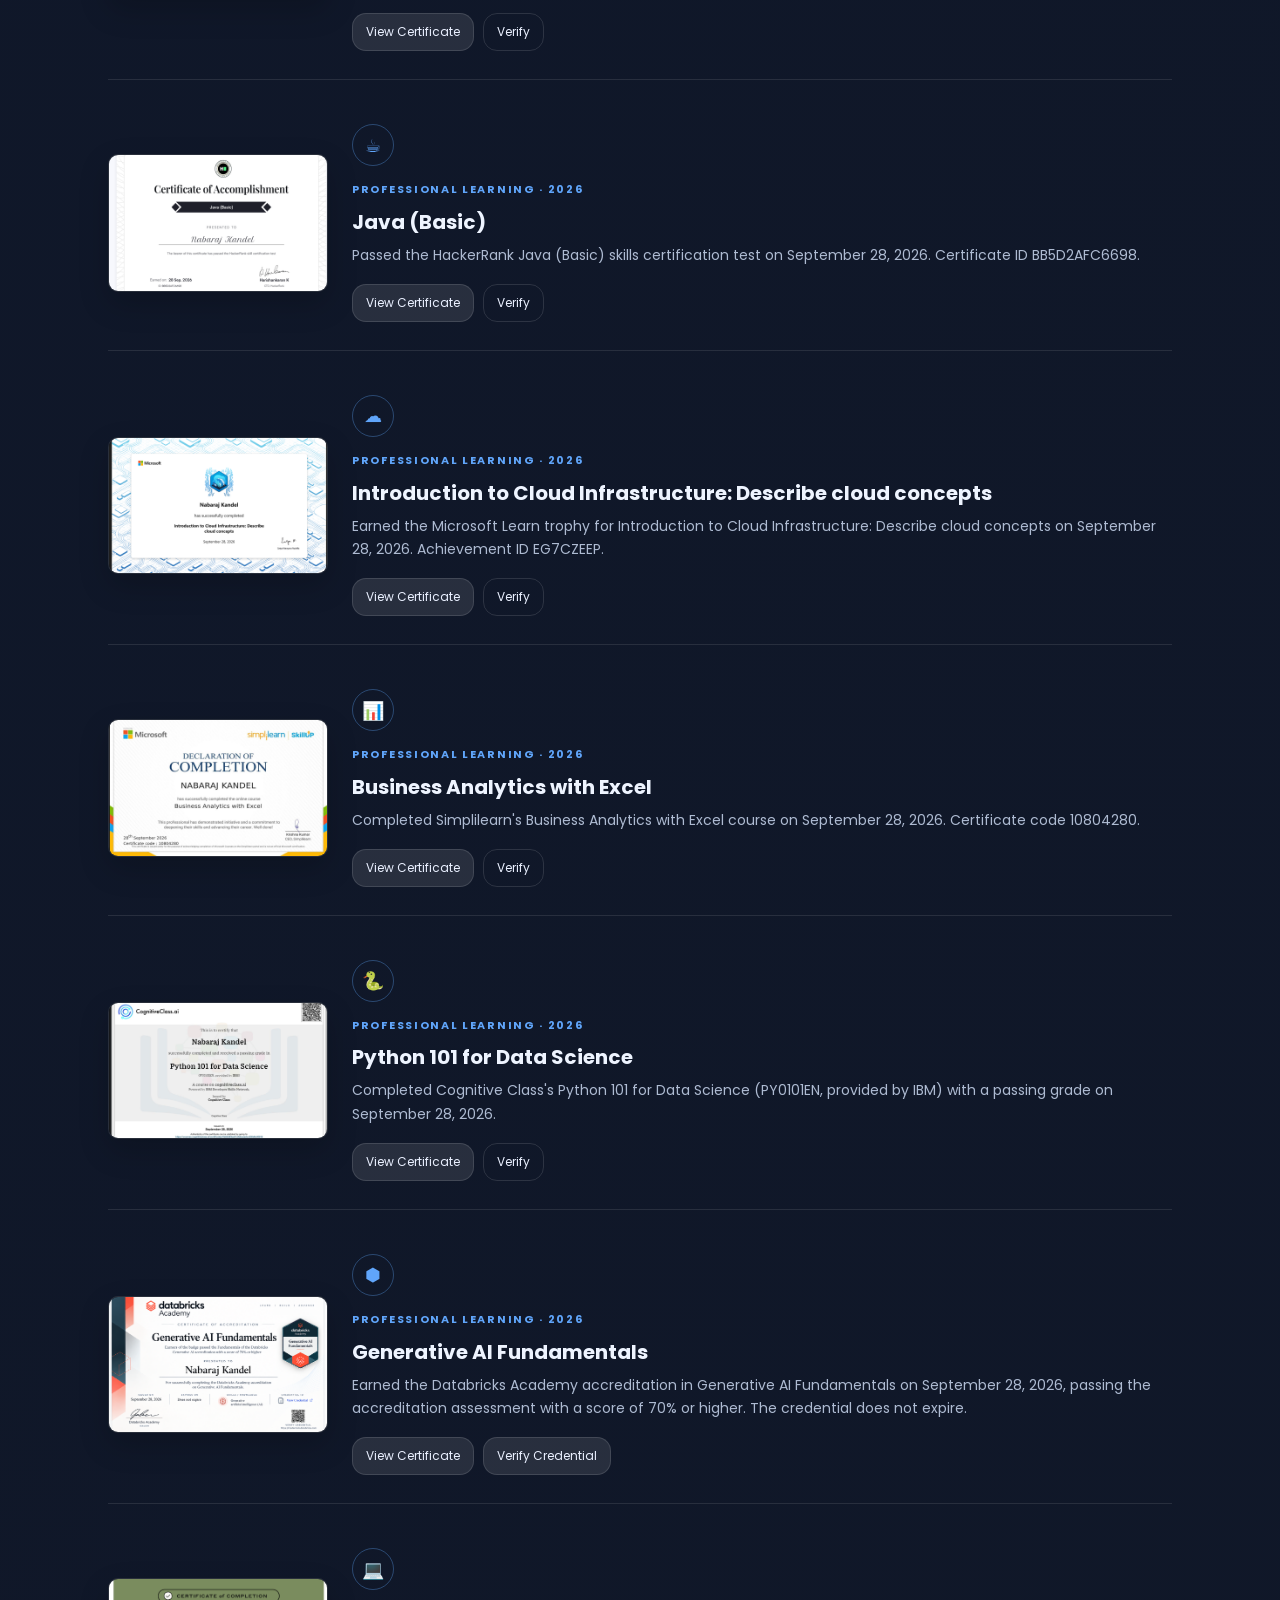
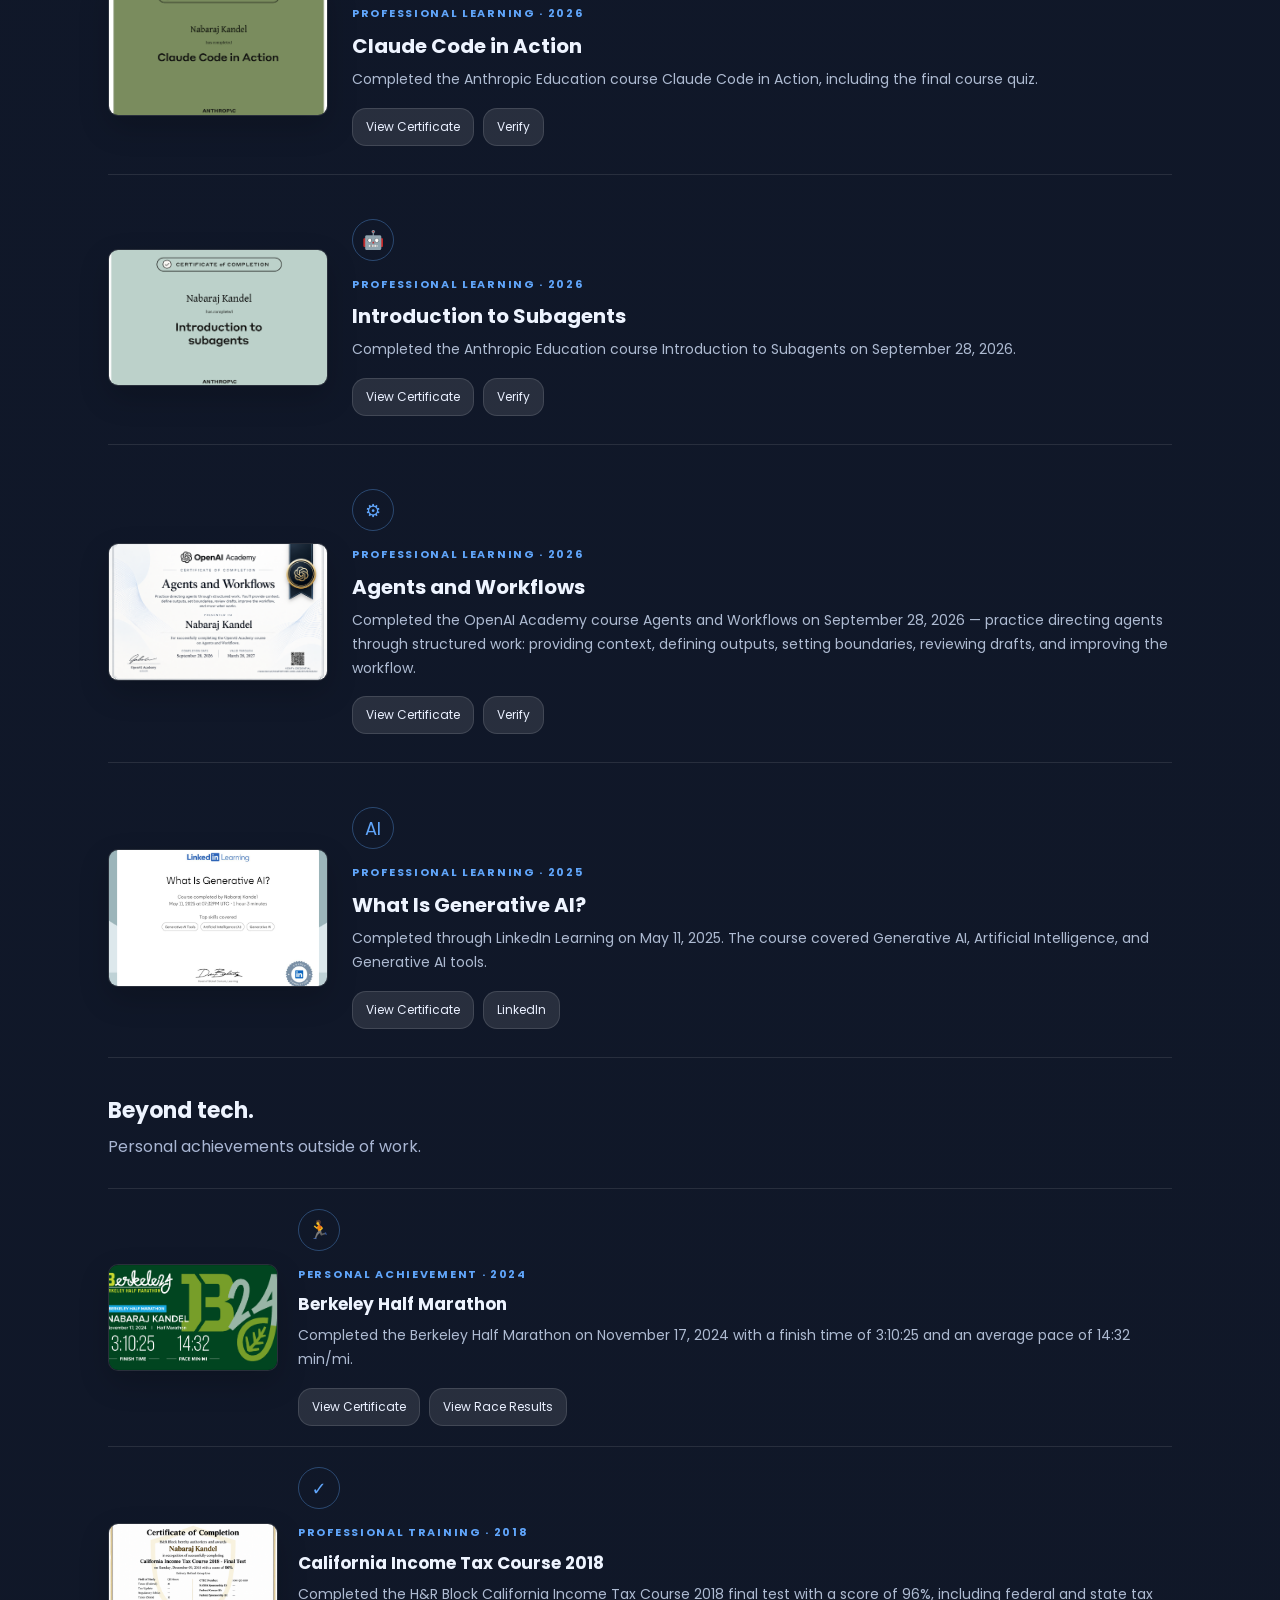
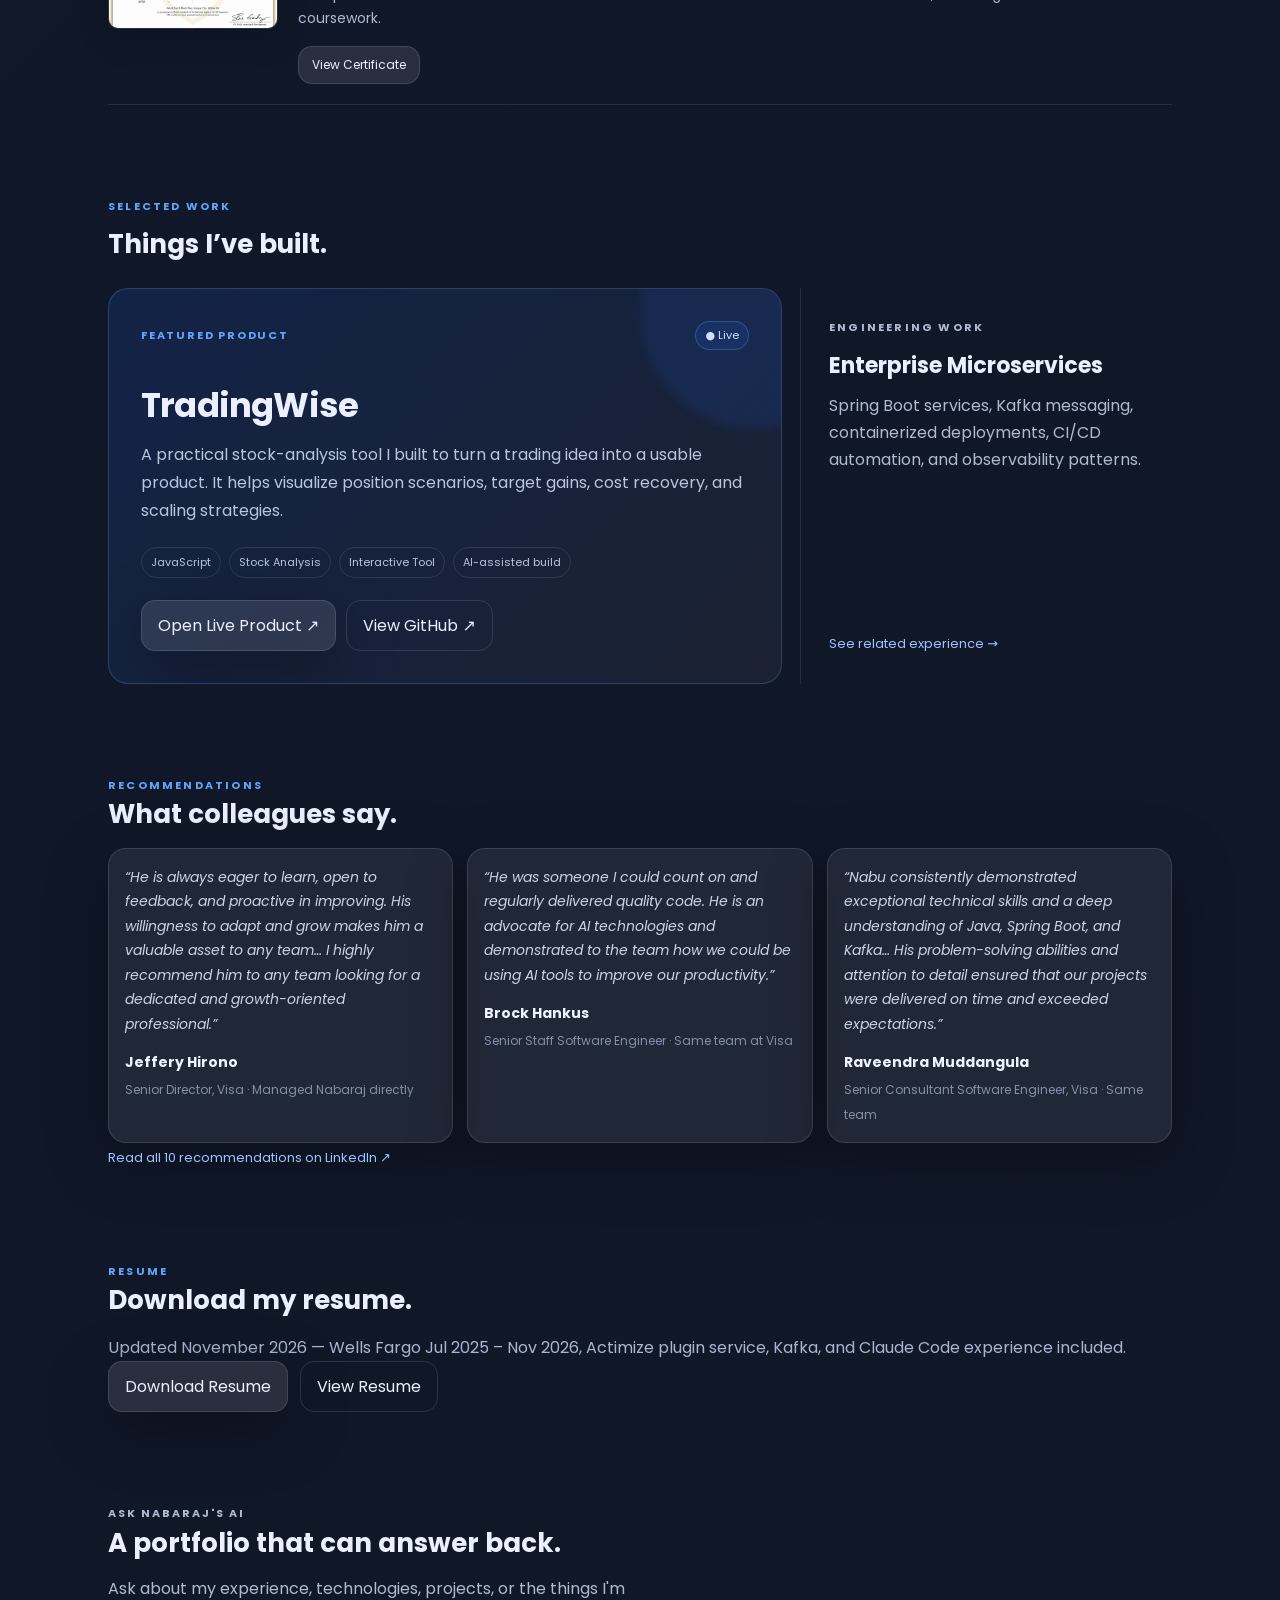
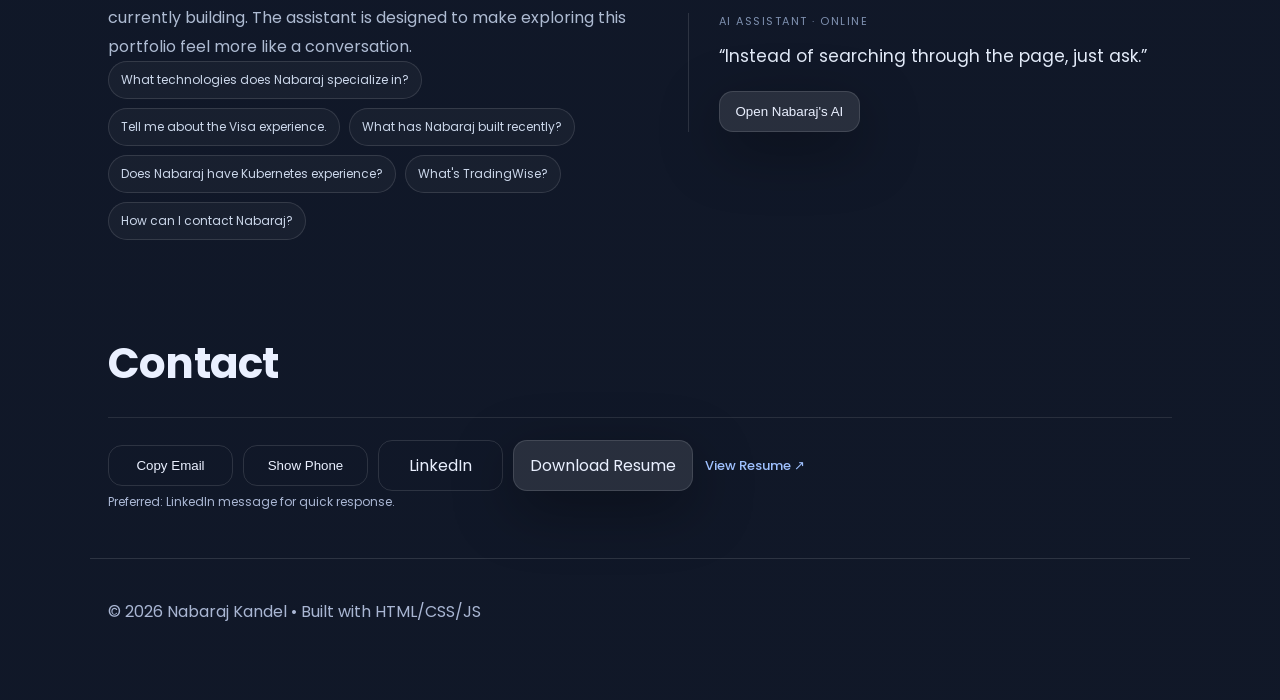
==== commit 99ca2ad1: "Update Wells Fargo role, resume section, and bot facts" ====
--- a/index.html
+++ b/index.html
@@ -63,7 +63,7 @@
 <body>
   <a class="skip-link" href="#about">Skip to content</a>
   <div id="particles-js" aria-hidden="true"></div>
-  <header class="site-header"><nav class="nav"><div class="logo" aria-label="Home">NK</div><button class="nav-toggle" aria-label="Open menu" aria-expanded="false"><span></span><span></span><span></span></button><ul class="nav-links"><li><a href="#about">About</a></li><li><a href="#highlights">Highlights</a></li><li><a href="#skills">Skills</a></li><li><a href="#experience">Experience</a></li><li><a href="#projects">Projects</a></li><li><a href="#contact">Contact</a></li><li><a class="btn btn-small" href="resume.pdf" download>Resume</a></li></ul></nav></header>
+  <header class="site-header"><nav class="nav"><div class="logo" aria-label="Home">NK</div><button class="nav-toggle" aria-label="Open menu" aria-expanded="false"><span></span><span></span><span></span></button><ul class="nav-links"><li><a href="#about">About</a></li><li><a href="#highlights">Highlights</a></li><li><a href="#skills">Skills</a></li><li><a href="#experience">Experience</a></li><li><a href="#projects">Projects</a></li><li><a href="#contact">Contact</a></li><li><a class="btn btn-small" href="#resume">Resume</a></li></ul></nav></header>
   <main>
     <section class="hero"><div class="hero-inner"><div class="hero-photo-wrap" style="display:flex;align-items:center;justify-content:center;"><img src="profile.jpg" alt="Portrait of Nabaraj Kandel" class="profile-pic" style="border-radius:50%;box-shadow:0 0 0 1px rgba(255,255,255,.14),0 18px 50px rgba(37,99,235,.24);" /></div><div class="hero-text"><p class="hero-eyebrow" style="margin:0 0 10px;color:#60a5fa;font-size:12px;font-weight:700;letter-spacing:2.4px;">SENIOR SOFTWARE ENGINEER</p><p class="availability"><span class="pulse-dot" aria-hidden="true"></span>Open to remote Java roles</p><h1 style="font-size:clamp(38px,5vw,60px);font-weight:800;letter-spacing:-1.8px;margin:0 0 8px;">Nabaraj Kandel</h1><p class="subtitle typing" aria-live="polite" style="font-size:18px;margin:0 0 14px;"></p><p class="hero-intro" style="max-width:700px;margin:0 0 20px;color:#c4cee3;font-size:15px;line-height:1.75;">I build reliable backend systems, cloud-native services, and event-driven applications that solve real business problems. I work AI-assisted — agentic coding tools and LLM-orchestrated workflows — to ship faster without cutting corners.</p><div class="pill-row" aria-label="Key focus areas"><span class="pill">Java / Spring Boot</span><span class="pill">Microservices</span><span class="pill">AWS</span><span class="pill">Kafka</span><span class="pill">CI/CD</span><span class="pill">AI-Assisted Engineering</span></div><div class="buttons"><a class="btn" href="#experience">View Experience</a><a class="btn btn-ghost" href="resume.pdf" target="_blank" rel="noopener">View Resume</a><a class="btn btn-ghost" href="https://www.linkedin.com/in/nabaraj-kandel/" target="_blank" rel="noopener">LinkedIn</a></div><div class="mini-stats"><div class="stat"><div class="stat-num">8+</div><div class="stat-label">Years Experience</div></div><div class="stat"><div class="stat-num">Microservices</div><div class="stat-label">Enterprise Systems</div></div><div class="stat"><div class="stat-num">Cloud + DevOps</div><div class="stat-label">AWS / Docker / K8s</div></div></div></div></div></section>
 
@@ -73,11 +73,13 @@
 
     <section id="skills" class="section reveal"><h2>Tech Stack</h2><div class="tech-icons" aria-label="Technology icons"><i class="devicon-java-plain colored" title="Java"></i><i class="devicon-spring-plain colored" title="Spring"></i><i class="devicon-amazonwebservices-original colored" title="AWS"></i><i class="devicon-docker-plain colored" title="Docker"></i><i class="devicon-kubernetes-plain colored" title="Kubernetes"></i><i class="devicon-postgresql-plain colored" title="PostgreSQL"></i><i class="devicon-git-plain colored" title="Git"></i><i class="devicon-react-original colored" title="React"></i></div><h3 class="subhead">Core Skills</h3><div class="chips"><span class="chip">Java</span><span class="chip">Spring Boot</span><span class="chip">Spring Cloud</span><span class="chip">Microservices</span><span class="chip">REST APIs</span><span class="chip">GraphQL</span><span class="chip">Kafka</span><span class="chip">RabbitMQ</span><span class="chip">Docker</span><span class="chip">Kubernetes</span><span class="chip">Jenkins</span><span class="chip">GitHub Actions</span><span class="chip">PostgreSQL</span><span class="chip">MongoDB</span><span class="chip">JUnit / Mockito</span><span class="chip">SonarQube</span><span class="chip">Splunk / ELK</span></div><h3 class="subhead">AI & LLM</h3><div class="chips"><span class="chip">Agentic AI</span><span class="chip">LLM Orchestration</span><span class="chip">Prompt Engineering</span><span class="chip">Claude Code</span><span class="chip">GitHub Copilot</span><span class="chip">Cursor</span></div></section>
 
-    <section id="experience" class="section reveal"><h2>Experience</h2><div class="timeline"><article class="timeline-item"><div class="timeline-head"><h3>Wells Fargo</h3><p class="muted">Senior Software Developer • Jul 2025 – Present</p></div><ul><li>Built API proxy migration with OAuth 2.0 scope validation and OpenAPI 3.0 design; validated via SIT/UAT using Postman, Splunk, and Apigee Trace.</li><li>Authored functional specs (FSD) covering routing, OAuth policies, and Kafka event publishing.</li><li>Supported platform migration from PCF to OpenShift; coordinated decommissioning + redeployment of components.</li><li>Migrated/optimized Autosys jobs and batch workflows to align with new infra.</li></ul><p class="stack">Stack: Java, Spring Boot, Apigee, Jenkins, Autosys, Splunk</p></article><article class="timeline-item"><div class="timeline-head"><h3>Visa</h3><p class="muted">Senior Software Engineer • Feb 2022 – Jan 2025</p></div><ul><li>Designed and delivered Spring Boot microservices consumed by React frontends; integrated REST + GraphQL services.</li><li>Implemented event-driven messaging with Kafka and RabbitMQ; improved reliability of async workflows.</li><li>Created CI/CD automation using Jenkins and GitHub Actions; containerized deployments with Docker/Kubernetes.</li><li>Improved observability with ELK + Prometheus and supported performance tuning and testing.</li></ul><p class="stack">Stack: Java 17, Spring Boot, AWS, Kafka, K8s, ELK, Prometheus</p></article><article class="timeline-item"><div class="timeline-head"><h3>Ondas Networks</h3><p class="muted">Java Engineer • Feb 2021 – Feb 2022</p></div><ul><li>Built Java/Spring Boot services and supported high-availability deployments.</li><li>Developed reactive APIs with Spring WebFlux to handle high concurrency.</li><li>Worked on authentication/authorization patterns (OAuth2 / SAML) and logging/monitoring improvements.</li></ul><p class="stack">Stack: Java, Spring Boot, WebFlux, OpenShift</p></article></div></section>
+    <section id="experience" class="section reveal"><h2>Experience</h2><div class="timeline"><article class="timeline-item"><div class="timeline-head"><h3>Wells Fargo</h3><p class="muted">Senior Software Engineer • Jul 2025 – Nov 2026</p></div><ul><li>Senior Software Engineer (contract) on an enterprise customer-risk platform. Owned an Actimize plugin service for risk rating, building Java/Spring Boot microservices and React features for entity risk workflows across 150M+ entities.</li><li>Worked with daily batch and real-time APIs, Kafka publishing flows over 600 KB/sec, and SQL/data access.</li><li>Shipped production releases multiple times a month using Harness, Liquibase, and Autosys; maintained 80%+ code coverage.</li><li>Used Claude Code in day-to-day development for implementation, debugging, tests, and code-review support.</li></ul><p class="stack">Stack: Java, Spring Boot, React, Kafka, SQL, Harness, Liquibase, Autosys, Claude Code</p></article><article class="timeline-item"><div class="timeline-head"><h3>Visa</h3><p class="muted">Senior Software Engineer • Feb 2022 – Jan 2025</p></div><ul><li>Designed and delivered Spring Boot microservices consumed by React frontends; integrated REST + GraphQL services.</li><li>Implemented event-driven messaging with Kafka and RabbitMQ; improved reliability of async workflows.</li><li>Created CI/CD automation using Jenkins and GitHub Actions; containerized deployments with Docker/Kubernetes.</li><li>Improved observability with ELK + Prometheus and supported performance tuning and testing.</li></ul><p class="stack">Stack: Java 17, Spring Boot, AWS, Kafka, K8s, ELK, Prometheus</p></article><article class="timeline-item"><div class="timeline-head"><h3>Ondas Networks</h3><p class="muted">Java Engineer • Feb 2021 – Feb 2022</p></div><ul><li>Built Java/Spring Boot services and supported high-availability deployments.</li><li>Developed reactive APIs with Spring WebFlux to handle high concurrency.</li><li>Worked on authentication/authorization patterns (OAuth2 / SAML) and logging/monitoring improvements.</li></ul><p class="stack">Stack: Java, Spring Boot, WebFlux, OpenShift</p></article></div></section>
 
     <section id="projects" class="section reveal"><p class="section-kicker">SELECTED WORK</p><h2>Things I’ve built.</h2><div class="projects-v2"><article class="project-feature"><div class="project-top"><span class="project-label">Featured Product</span><span class="live-badge">● Live</span></div><h3>TradingWise</h3><p>A practical stock-analysis tool I built to turn a trading idea into a usable product. It helps visualize position scenarios, target gains, cost recovery, and scaling strategies.</p><div class="project-meta"><span>JavaScript</span><span>Stock Analysis</span><span>Interactive Tool</span><span>AI-assisted build</span></div><div class="project-actions"><a class="btn" href="https://tradingwise.dev/" target="_blank" rel="noopener">Open Live Product ↗</a><a class="btn btn-ghost" href="https://github.com/Nabu10/TradingWise" target="_blank" rel="noopener">View GitHub ↗</a></div></article><article class="project-side"><div><p class="section-kicker">Engineering Work</p><h3>Enterprise Microservices</h3><p>Spring Boot services, Kafka messaging, containerized deployments, CI/CD automation, and observability patterns.</p></div><a class="project-small-link" href="#experience">See related experience →</a></div></article></div></section>
 
     <section id="recommendations" class="section reveal"><p class="section-kicker">RECOMMENDATIONS</p><h2>What colleagues say.</h2><div class="grid-3"><figure class="card rec-card"><blockquote>&ldquo;He is always eager to learn, open to feedback, and proactive in improving. His willingness to adapt and grow makes him a valuable asset to any team&hellip; I highly recommend him to any team looking for a dedicated and growth-oriented professional.&rdquo;</blockquote><figcaption><strong>Jeffery Hirono</strong><span>Senior Director, Visa &middot; Managed Nabaraj directly</span></figcaption></figure><figure class="card rec-card"><blockquote>&ldquo;He was someone I could count on and regularly delivered quality code. He is an advocate for AI technologies and demonstrated to the team how we could be using AI tools to improve our productivity.&rdquo;</blockquote><figcaption><strong>Brock Hankus</strong><span>Senior Staff Software Engineer &middot; Same team at Visa</span></figcaption></figure><figure class="card rec-card"><blockquote>&ldquo;Nabu consistently demonstrated exceptional technical skills and a deep understanding of Java, Spring Boot, and Kafka&hellip; His problem-solving abilities and attention to detail ensured that our projects were delivered on time and exceeded expectations.&rdquo;</blockquote><figcaption><strong>Raveendra Muddangula</strong><span>Senior Consultant Software Engineer, Visa &middot; Same team</span></figcaption></figure></div><p class="rec-more"><a href="https://www.linkedin.com/in/nabaraj-kandel/details/recommendations/" target="_blank" rel="noopener">Read all 10 recommendations on LinkedIn &nearr;</a></p></section>
+
+    <section id="resume" class="section reveal"><p class="section-kicker">RESUME</p><h2>Download my resume.</h2><p class="muted">Updated November 2026 — Wells Fargo Jul 2025 – Nov 2026, Actimize plugin service, Kafka, and Claude Code experience included.</p><div class="buttons"><a class="btn" href="resume.pdf" download="Nabaraj_Kandel_Resume.pdf">Download Resume</a><a class="btn btn-ghost" href="resume.pdf" target="_blank" rel="noopener">View Resume</a></div></section>
 
     <section id="contact" class="section reveal"><h2>Contact</h2><div class="contact-box"><button class="btn btn-ghost" id="copyEmailBtn" type="button">Copy Email</button><button class="btn btn-ghost" id="showPhoneBtn" type="button">Show Phone</button><a class="btn btn-ghost" id="phoneLink" href="#" style="display:none;"></a><a class="btn btn-ghost" href="https://www.linkedin.com/in/nabaraj-kandel/" target="_blank" rel="noopener">LinkedIn</a><a class="btn" href="resume.pdf" download>Download Resume</a></div><p class="muted tiny" id="copyStatus" role="status" aria-live="polite"></p><p class="muted tiny">Preferred: LinkedIn message for quick response.</p></section>
     <footer class="footer"><p>© <span id="year"></span> Nabaraj Kandel • Built with HTML/CSS/JS</p></footer>
--- a/style.css
+++ b/style.css
@@ -212,9 +212,9 @@
   height:8px;
   border-radius:50%;
   background:#22c55e;
-  animation:pulse 2s infinite;
-}
-@keyframes pulse{
+  animation:pulse-dot 2s infinite;
+}
+@keyframes pulse-dot{
   0%{box-shadow:0 0 0 0 rgba(34,197,94,.55)}
   70%{box-shadow:0 0 0 9px rgba(34,197,94,0)}
   100%{box-shadow:0 0 0 0 rgba(34,197,94,0)}
